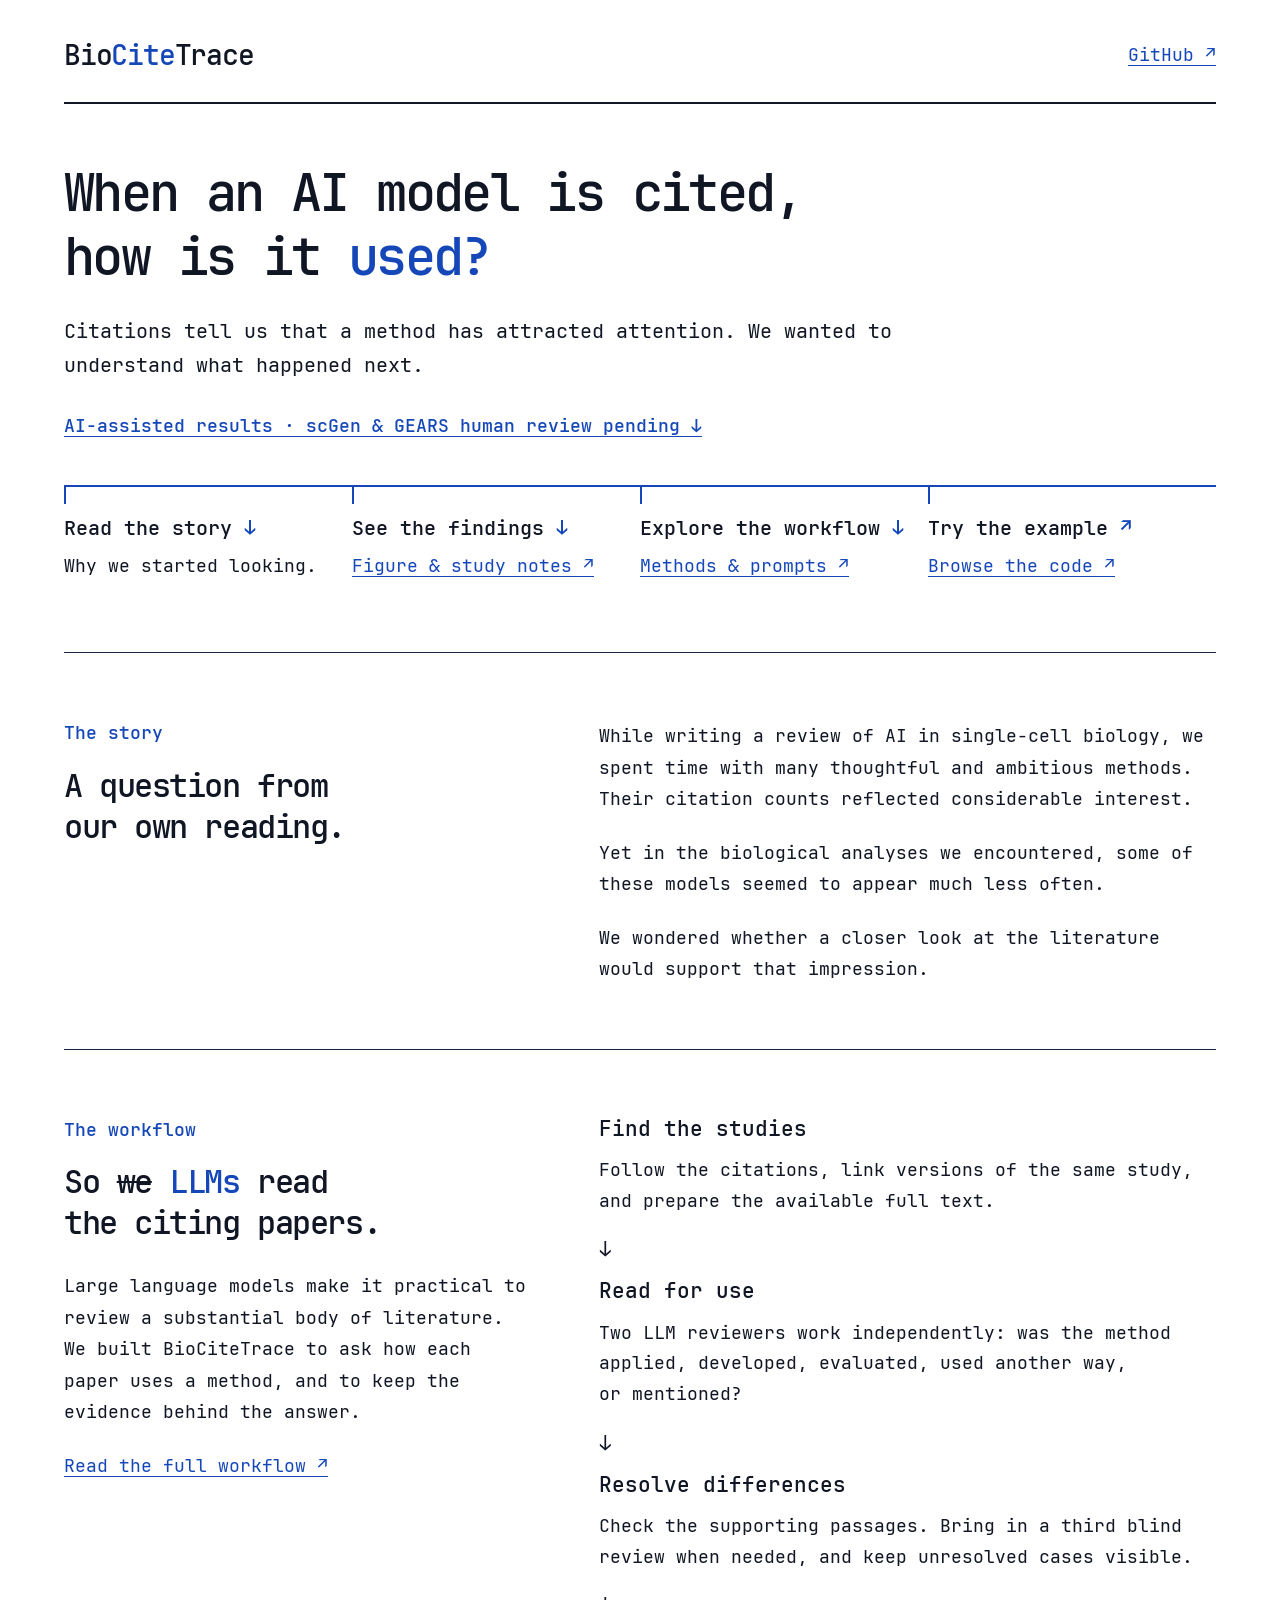
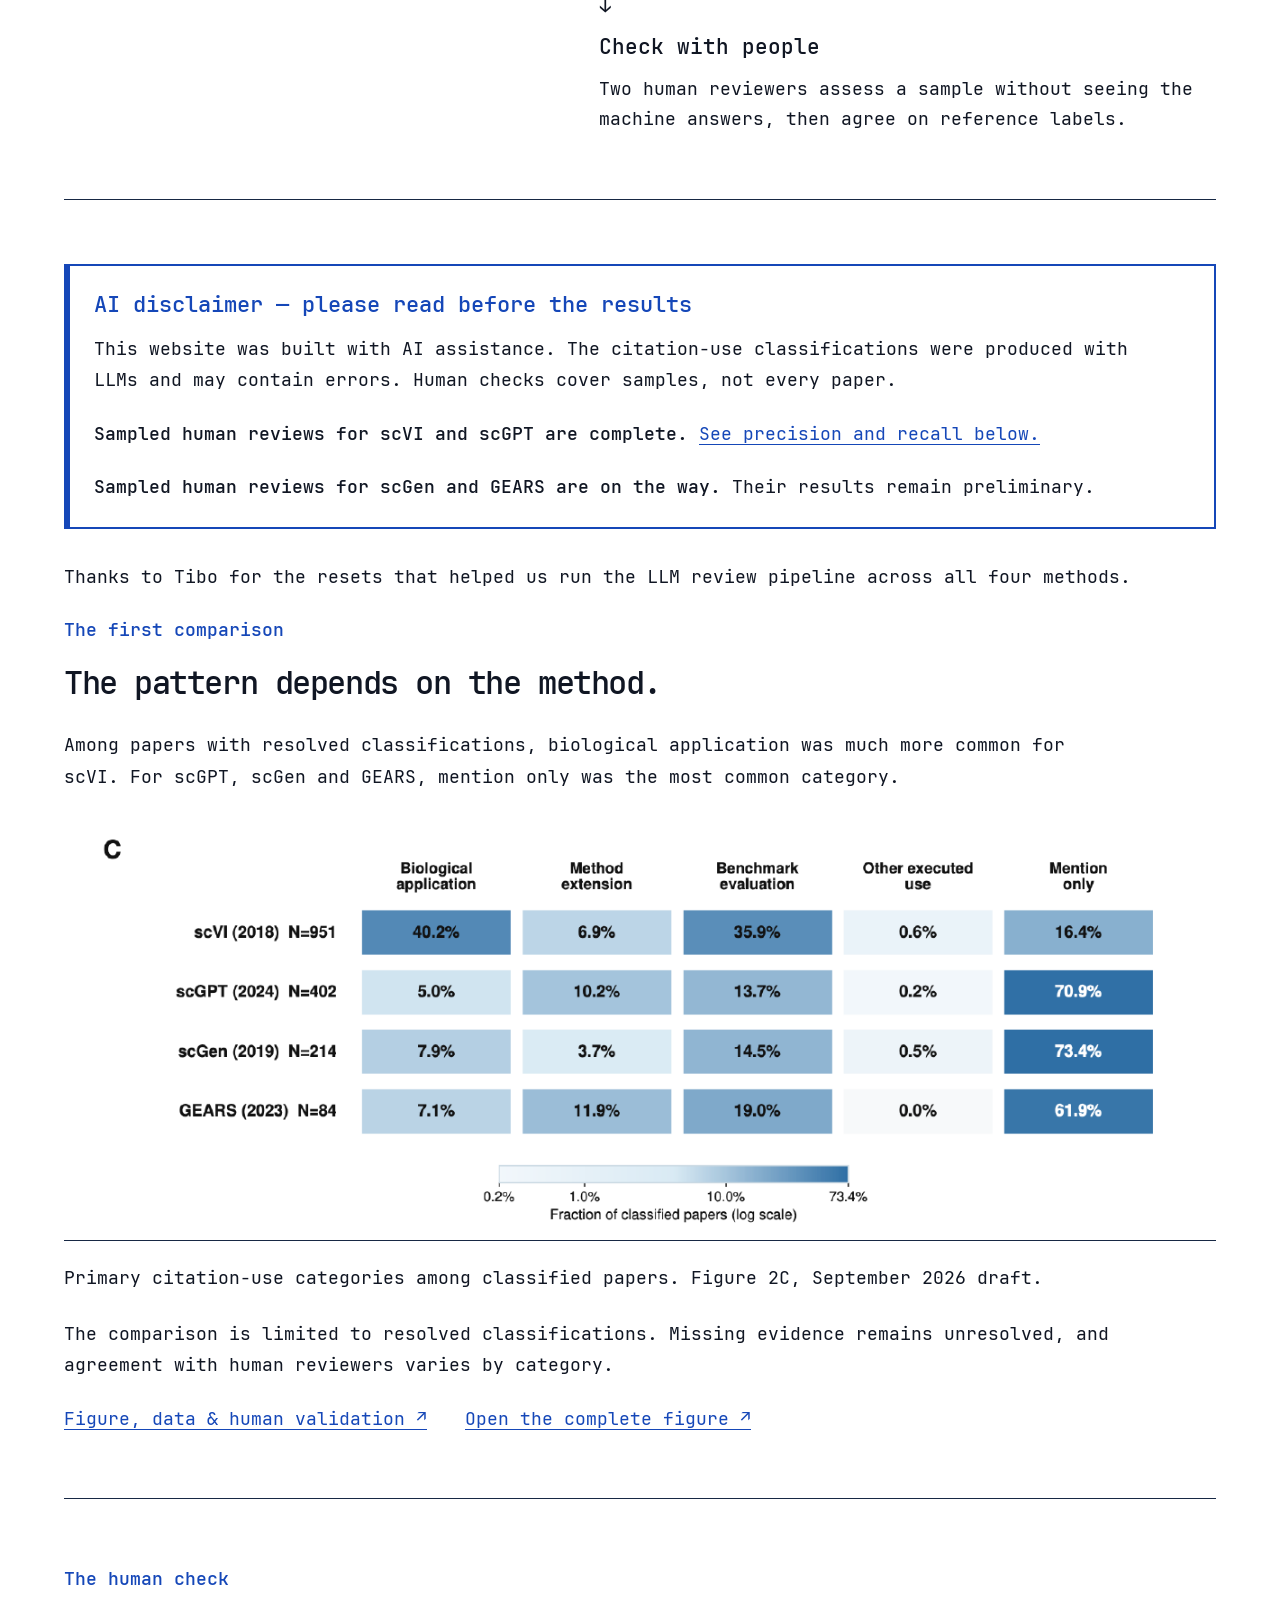
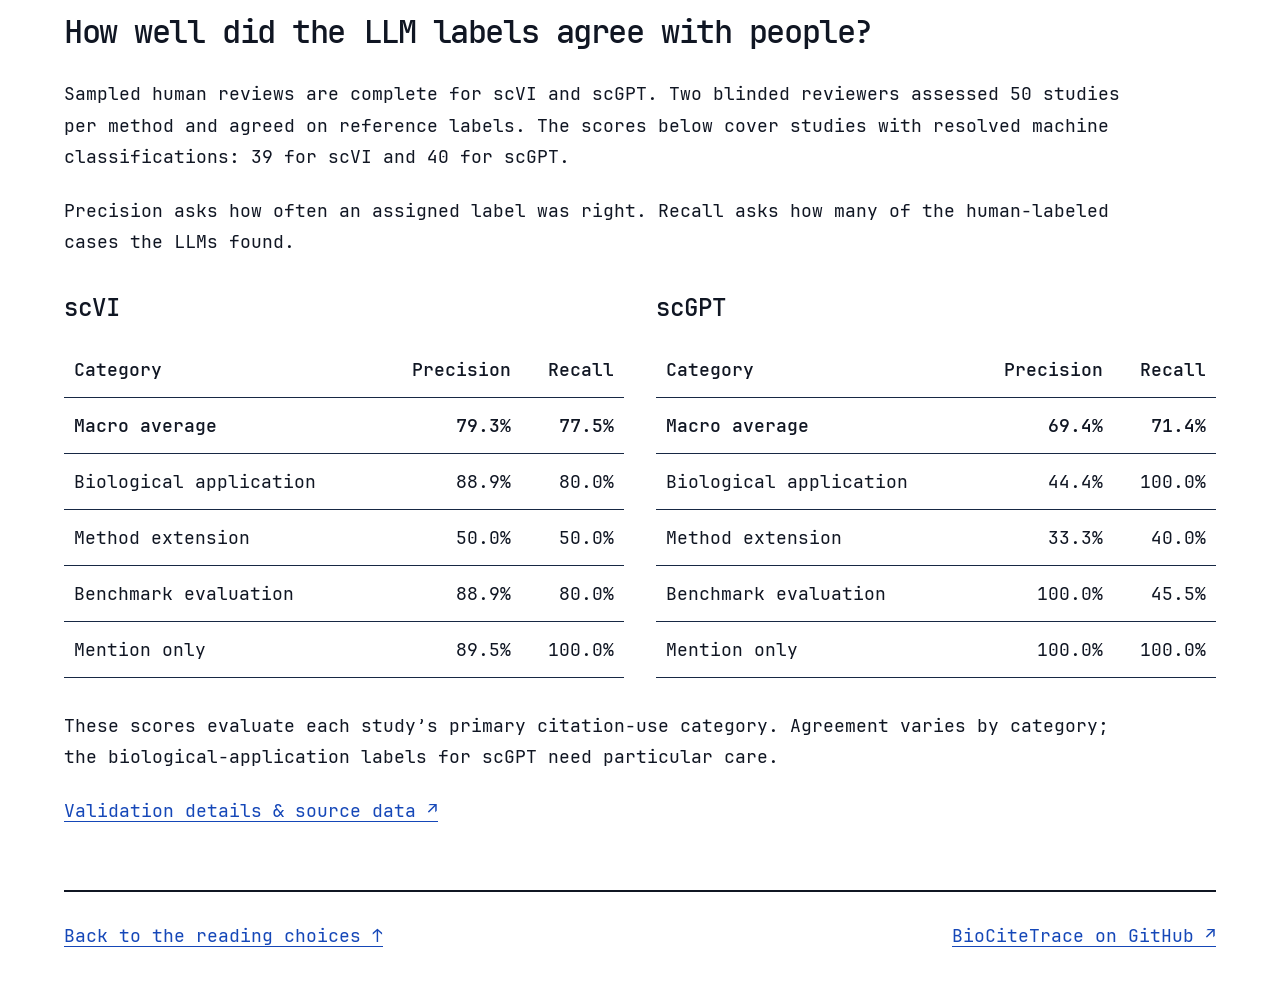
==== site/index.html @ bd48fda2 "Show completed sample reviews and precision recall results" ====
<!doctype html>
<html lang="en">
<head>
  <meta charset="utf-8">
  <meta name="viewport" content="width=device-width, initial-scale=1">
  <title>BioCiteTrace — How are cited AI models used?</title>
  <meta name="description" content="Read the story, explore the workflow, inspect the findings or try BioCiteTrace: a closer look at how papers use AI methods in single-cell biology.">
  <link rel="preload" href="assets/fonts/JetBrainsMono-Regular.woff2" as="font" type="font/woff2" crossorigin>
  <link rel="preload" href="assets/fonts/JetBrainsMono-SemiBold.woff2" as="font" type="font/woff2" crossorigin>
  <link rel="stylesheet" href="assets/story.css">
</head>
<body>
<a class="skip-link" href="#main">Skip to content</a>
<div class="page">
  <header id="top" class="masthead">
    <a class="brand" href="#top">Bio<span>Cite</span>Trace</a>
    <a href="https://github.com/JiaxinLi-LiGaZn/BioCiteTrace" class="repo-link">GitHub <span aria-hidden="true">↗</span></a>
  </header>
  <main id="main">
    <section class="opening" aria-labelledby="question">
      <h1 id="question">When an AI model is cited,<br>how is it <span>used?</span></h1>
      <p class="lede">Citations tell us that a method has attracted attention. We wanted to understand what happened next.</p>
      <p class="review-status"><a href="#ai-disclaimer">AI-assisted results · scGen &amp; GEARS human review pending ↓</a></p>
      <nav id="explore" class="entry-points" aria-label="Choose what to explore">
        <ul>
          <li>
            <a class="entry-title" href="#story">Read the story <span aria-hidden="true">↓</span></a>
            <p>Why we started looking.</p>
          </li>
          <li>
            <a class="entry-title" href="#findings">See the findings <span aria-hidden="true">↓</span></a>
            <a class="entry-detail" href="https://github.com/JiaxinLi-LiGaZn/BioCiteTrace/blob/main/results/README.md">Figure &amp; study notes ↗</a>
          </li>
          <li>
            <a class="entry-title" href="#workflow">Explore the workflow <span aria-hidden="true">↓</span></a>
            <a class="entry-detail" href="https://github.com/JiaxinLi-LiGaZn/BioCiteTrace/blob/main/docs/README.md">Methods &amp; prompts ↗</a>
          </li>
          <li>
            <a class="entry-title" href="https://github.com/JiaxinLi-LiGaZn/BioCiteTrace/blob/main/scripts/README.md">Try the example <span aria-hidden="true">↗</span></a>
            <a class="entry-detail" href="https://github.com/JiaxinLi-LiGaZn/BioCiteTrace/tree/main/src/citation_use_review">Browse the code ↗</a>
          </li>
        </ul>
      </nav>
    </section>

    <section id="story" class="section" aria-labelledby="story-heading">
      <div class="section-heading">
        <p class="section-label">The story</p>
        <h2 id="story-heading">A question from our own reading.</h2>
      </div>
      <div class="prose">
        <p>While writing a review of AI in single-cell biology, we spent time with many thoughtful and ambitious methods. Their citation counts reflected considerable interest.</p>
        <p>Yet in the biological analyses we encountered, some of these models seemed to appear much less often.</p>
        <p>We wondered whether a closer look at the literature would support that impression.</p>
      </div>
    </section>

    <section id="workflow" class="section" aria-labelledby="workflow-heading">
      <div class="section-heading">
        <p class="section-label">The workflow</p>
        <h2 id="workflow-heading">So <del>we</del> <span class="reviewer-name">LLMs</span> read the citing papers.</h2>
        <p>Large language models make it practical to review a substantial body of literature. We built BioCiteTrace to ask how each paper uses a method, and to keep the evidence behind the answer.</p>
        <a href="https://github.com/JiaxinLi-LiGaZn/BioCiteTrace/blob/main/docs/README.md">Read the full workflow ↗</a>
      </div>
      <ol class="steps" role="list">
        <li><h3>Find the studies</h3><p>Follow the citations, link versions of the same study, and prepare the available full text.</p></li>
        <li><h3>Read for use</h3><p>Two LLM reviewers work independently: was the method applied, developed, evaluated, used another way, or mentioned?</p></li>
        <li><h3>Resolve differences</h3><p>Check the supporting passages. Bring in a third blind review when needed, and keep unresolved cases visible.</p></li>
        <li><h3>Check with people</h3><p>Two human reviewers assess a sample without seeing the machine answers, then agree on reference labels.</p></li>
      </ol>
    </section>

    <section id="findings" class="section findings" aria-labelledby="findings-heading">
      <aside id="ai-disclaimer" class="ai-disclaimer" aria-labelledby="ai-disclaimer-heading">
        <h3 id="ai-disclaimer-heading">AI disclaimer — please read before the results</h3>
        <p>This website was built with AI assistance. The citation-use classifications were produced with LLMs and may contain errors. Human checks cover samples, not every paper.</p>
        <p><strong>Sampled human reviews for scVI and scGPT are complete.</strong> <a href="#human-validation">See precision and recall below.</a></p>
        <p><strong>Sampled human reviews for scGen and GEARS are on the way.</strong> Their results remain preliminary.</p>
      </aside>
      <p class="acknowledgment">Thanks to Tibo for the resets that helped us run the LLM review pipeline across all four methods.</p>
      <div class="results-intro">
        <p class="section-label">The first comparison</p>
        <h2 id="findings-heading">The pattern depends on the method.</h2>
        <p>Among papers with resolved classifications, biological application was much more common for scVI. For scGPT, scGen and GEARS, mention only was the most common category.</p>
      </div>
      <figure aria-labelledby="figure-caption">
        <div class="figure-scroll" tabindex="0" role="region" aria-label="Citation-use figure; scroll horizontally to see all categories on smaller screens">
          <img src="assets/citation-use-panel.png" width="1279" height="459" loading="lazy" alt="Primary citation-use categories among classified papers. scVI: 40.2% biological application and 16.4% mention only, n=951. scGPT: 5.0% and 70.9%, n=402. scGen: 7.9% and 73.4%, n=214. GEARS: 7.1% and 61.9%, n=84. All five categories and exact values are available in the study notes.">
        </div>
        <figcaption id="figure-caption">Primary citation-use categories among classified papers. Figure 2C, September 2026 draft.</figcaption>
      </figure>
      <p class="scope-note">The comparison is limited to resolved classifications. Missing evidence remains unresolved, and agreement with human reviewers varies by category.</p>
      <div class="result-links">
        <a href="https://github.com/JiaxinLi-LiGaZn/BioCiteTrace/blob/main/results/README.md">Figure, data &amp; human validation ↗</a>
        <a href="assets/figure-2.png">Open the complete figure ↗</a>
      </div>
    </section>
    <section id="human-validation" class="section human-validation" aria-labelledby="validation-heading">
      <p class="section-label">The human check</p>
      <h2 id="validation-heading">How well did the LLM labels agree with people?</h2>
      <p>Sampled human reviews are complete for scVI and scGPT. Two blinded reviewers assessed 50 studies per method and agreed on reference labels. The scores below cover studies with resolved machine classifications: 39 for scVI and 40 for scGPT.</p>
      <p>Precision asks how often an assigned label was right. Recall asks how many of the human-labeled cases the LLMs found.</p>
      <div class="validation-tables">
        <div class="validation-table-scroll" tabindex="0" role="region" aria-label="scVI precision and recall; scroll horizontally on smaller screens">
          <table class="validation-table">
            <caption>scVI</caption>
            <thead><tr><th scope="col">Category</th><th scope="col">Precision</th><th scope="col">Recall</th></tr></thead>
            <tbody><tr><th scope="row">Macro average</th><td>79.3%</td><td>77.5%</td></tr>
<tr><th scope="row">Biological application</th><td>88.9%</td><td>80.0%</td></tr>
<tr><th scope="row">Method extension</th><td>50.0%</td><td>50.0%</td></tr>
<tr><th scope="row">Benchmark evaluation</th><td>88.9%</td><td>80.0%</td></tr>
<tr><th scope="row">Mention only</th><td>89.5%</td><td>100.0%</td></tr></tbody>
          </table>
        </div>
        <div class="validation-table-scroll" tabindex="0" role="region" aria-label="scGPT precision and recall; scroll horizontally on smaller screens">
          <table class="validation-table">
            <caption>scGPT</caption>
            <thead><tr><th scope="col">Category</th><th scope="col">Precision</th><th scope="col">Recall</th></tr></thead>
            <tbody><tr><th scope="row">Macro average</th><td>69.4%</td><td>71.4%</td></tr>
<tr><th scope="row">Biological application</th><td>44.4%</td><td>100.0%</td></tr>
<tr><th scope="row">Method extension</th><td>33.3%</td><td>40.0%</td></tr>
<tr><th scope="row">Benchmark evaluation</th><td>100.0%</td><td>45.5%</td></tr>
<tr><th scope="row">Mention only</th><td>100.0%</td><td>100.0%</td></tr></tbody>
          </table>
        </div>
      </div>
      <p>These scores evaluate each study’s primary citation-use category. Agreement varies by category; the biological-application labels for scGPT need particular care.</p>
      <p><a href="https://github.com/JiaxinLi-LiGaZn/BioCiteTrace/blob/main/results/README.md">Validation details &amp; source data ↗</a></p>
    </section>
  </main>
  <footer><a href="#explore">Back to the reading choices ↑</a><a href="https://github.com/JiaxinLi-LiGaZn/BioCiteTrace">BioCiteTrace on GitHub ↗</a></footer>
</div>
</body>
</html>
---- site/assets/story.css ----
@font-face {
  font-family: 'JetBrains Mono';
  src: url('fonts/JetBrainsMono-Regular.woff2') format('woff2');
  font-weight: 400;
  font-style: normal;
  font-display: swap;
}
@font-face {
  font-family: 'JetBrains Mono';
  src: url('fonts/JetBrainsMono-SemiBold.woff2') format('woff2');
  font-weight: 600;
  font-style: normal;
  font-display: swap;
}
:root {
  color-scheme: light;
  --paper: #ffffff;
  --ink: #101623;
  --accent: #1547b8;
  --line: #172844;
  --hover: #edf3ff;
  --mono: 'JetBrains Mono', 'SFMono-Regular', Consolas, 'Liberation Mono', monospace;
}
* { box-sizing: border-box; }
html { background: var(--paper); scroll-padding-top: 32px; }
body {
  margin: 0;
  color: var(--ink);
  font-family: var(--mono);
  font-size: 18px;
  font-weight: 400;
  line-height: 1.75;
  -webkit-font-smoothing: antialiased;
}
a { color: var(--accent); text-underline-offset: .22em; text-decoration-thickness: 1px; }
a:hover { text-decoration-thickness: 2px; }
a:focus-visible, [tabindex]:focus-visible { outline: 3px solid var(--accent); outline-offset: 5px; }
::selection { background: #c9ddff; color: var(--ink); }
p { margin: 0 0 22px; text-wrap: pretty; }
p:last-child { margin-bottom: 0; }
.skip-link { position: absolute; top: -120px; left: 24px; padding: 12px; background: white; z-index: 5; }
.skip-link:focus { top: 12px; }
.page { max-width: 1360px; margin: 0 auto; padding: 30px 64px 32px; }
.masthead { display: flex; align-items: center; justify-content: space-between; gap: 24px; padding-bottom: 23px; border-bottom: 2px solid var(--ink); }
.brand { color: var(--ink); font-size: 28px; font-weight: 600; text-decoration: none; letter-spacing: -1.2px; }
.brand span { color: var(--accent); }
.repo-link { font-size: 18px; }
.opening { padding: 56px 0 66px; }
h1 { font-size: clamp(34px, 4.1vw, 54px); font-weight: 600; line-height: 1.22; letter-spacing: -.05em; margin: 0 0 26px; max-width: 1080px; text-wrap: balance; }
h1 span { color: var(--accent); }
.lede { font-size: 20px; line-height: 1.7; max-width: 900px; }
.entry-points { margin-top: 43px; }
.entry-points ul { list-style: none; display: grid; grid-template-columns: repeat(4, minmax(0, 1fr)); padding: 0; margin: 0; border-top: 2px solid var(--accent); }
.entry-points li { position: relative; padding: 27px 20px 6px 0; }
.entry-points li::before { content: ''; position: absolute; top: 0; left: 0; height: 17px; border-left: 2px solid var(--accent); }
.entry-title { display: block; width: fit-content; margin-bottom: 10px; color: var(--ink); font-size: 20px; font-weight: 600; line-height: 1.4; text-decoration: none; }
.entry-title span { color: var(--accent); }
.entry-title:hover { color: var(--accent); text-decoration: underline; }
.entry-detail, .entry-points p { display: block; font-size: 18px; line-height: 1.6; }
.section { display: grid; grid-template-columns: minmax(0, .9fr) minmax(0, 1.2fr); gap: 72px; padding: 64px 0; border-top: 1px solid var(--line); scroll-margin-top: 24px; }
.section-label { font-size: 18px; font-weight: 600; color: var(--accent); margin: 0 0 17px; }
h2 { font-size: clamp(28px, 2.5vw, 36px); font-weight: 600; letter-spacing: -.045em; line-height: 1.28; margin: 0 0 26px; text-wrap: balance; }
.prose { padding-top: 3px; }
.reviewer-name { color: var(--accent); }
h2 del { text-decoration-thickness: .06em; }
.steps { list-style: none; margin: 0; padding: 0; }
.steps li { position: relative; padding: 0 0 24px; }
.steps li + li { padding-top: 36px; }
.steps li:last-child { padding-bottom: 0; }
.steps li + li::before { content: '↓'; position: absolute; top: -6px; left: 0; color: var(--ink); font-size: 21px; line-height: 1.4; }
h3 { font-size: 21px; font-weight: 600; line-height: 1.4; margin: 0 0 12px; }
.steps p { font-size: 18px; line-height: 1.7; }
.findings { display: block; }
.results-intro { max-width: 1060px; }
figure { margin: 34px 0 24px; }
.figure-scroll { max-width: 100%; overflow-x: auto; background: white; border-bottom: 1px solid var(--line); scrollbar-color: var(--accent) white; }
.figure-scroll img { display: block; width: 100%; min-width: 1150px; height: auto; }
figcaption { margin-top: 22px; font-size: 18px; line-height: 1.7; color: var(--ink); max-width: 1000px; }
.scope-note { font-size: 18px; line-height: 1.75; max-width: 1060px; }
.result-links { display: flex; flex-wrap: wrap; gap: 16px 38px; }
footer { display: flex; flex-wrap: wrap; justify-content: space-between; gap: 20px; padding-top: 28px; border-top: 2px solid var(--ink); font-size: 18px; }
.redirect { margin: 70px auto; max-width: 800px; padding: 24px; }
@media (max-width: 1100px) {
  .page { padding-right: 40px; padding-left: 40px; }
  .entry-points ul { grid-template-columns: repeat(2, minmax(0, 1fr)); gap: 22px 28px; border: 0; }
  .entry-points li { border-top: 2px solid var(--accent); }
  .section { gap: 40px; }
}
@media (max-width: 760px) {
  .page { padding: 24px; }
  .opening { padding: 38px 0 44px; }
  h1 { font-size: clamp(32px, 6.5vw, 44px); }
  h1 br { display: none; }
  .lede { font-size: 18px; }
  .section { grid-template-columns: 1fr; gap: 24px; padding: 44px 0; }
  .section-heading h2 { max-width: 600px; }
  .entry-title { font-size: 20px; }
  .entry-points li { padding-right: 0; }
  .brand { font-size: 24px; }
}
@media (max-width: 470px) {
  .page { padding: 20px; }
  .masthead { align-items: flex-start; gap: 14px; }
  .repo-link { padding-top: 3px; }
  .entry-points ul { grid-template-columns: 1fr; gap: 22px; }
  .entry-points li { padding-top: 23px; }
  .entry-title { margin-bottom: 7px; }
  h2 { font-size: 28px; }
}
@media print {
  .page { max-width: none; padding: 0; }
  .skip-link, .entry-points, footer { display: none; }
  .section { display: block; padding: 30px 0; }
  .figure-scroll { overflow: visible; }
  .figure-scroll img { min-width: 0; }
}

.review-status { font-size: 18px; font-weight: 600; margin-top: 28px; }
.ai-disclaimer { border: 2px solid var(--accent); border-left-width: 6px; padding: 24px; margin-bottom: 32px; scroll-margin-top: 24px; }
.ai-disclaimer h3 { color: var(--accent); font-size: 22px; }
.ai-disclaimer p { font-size: 18px; max-width: 1080px; }

.human-validation { display: block; }
.human-validation > p { max-width: 1080px; }
.validation-tables { display: grid; grid-template-columns: repeat(2, minmax(0, 1fr)); gap: 32px; margin: 32px 0; }
.validation-table-scroll { overflow-x: auto; }
.validation-table { width: 100%; min-width: 440px; border-collapse: collapse; font-size: 18px; line-height: 1.5; }
.validation-table caption { text-align: left; font-size: 24px; font-weight: 600; margin-bottom: 16px; }
.validation-table th, .validation-table td { padding: 14px 10px; border-bottom: 1px solid var(--line); text-align: right; }
.validation-table th:first-child { text-align: left; }
.validation-table tbody th { font-weight: 400; }
.validation-table tbody tr:first-child th, .validation-table tbody tr:first-child td { font-weight: 600; }
@media (max-width: 1100px) { .validation-tables { grid-template-columns: 1fr; } }
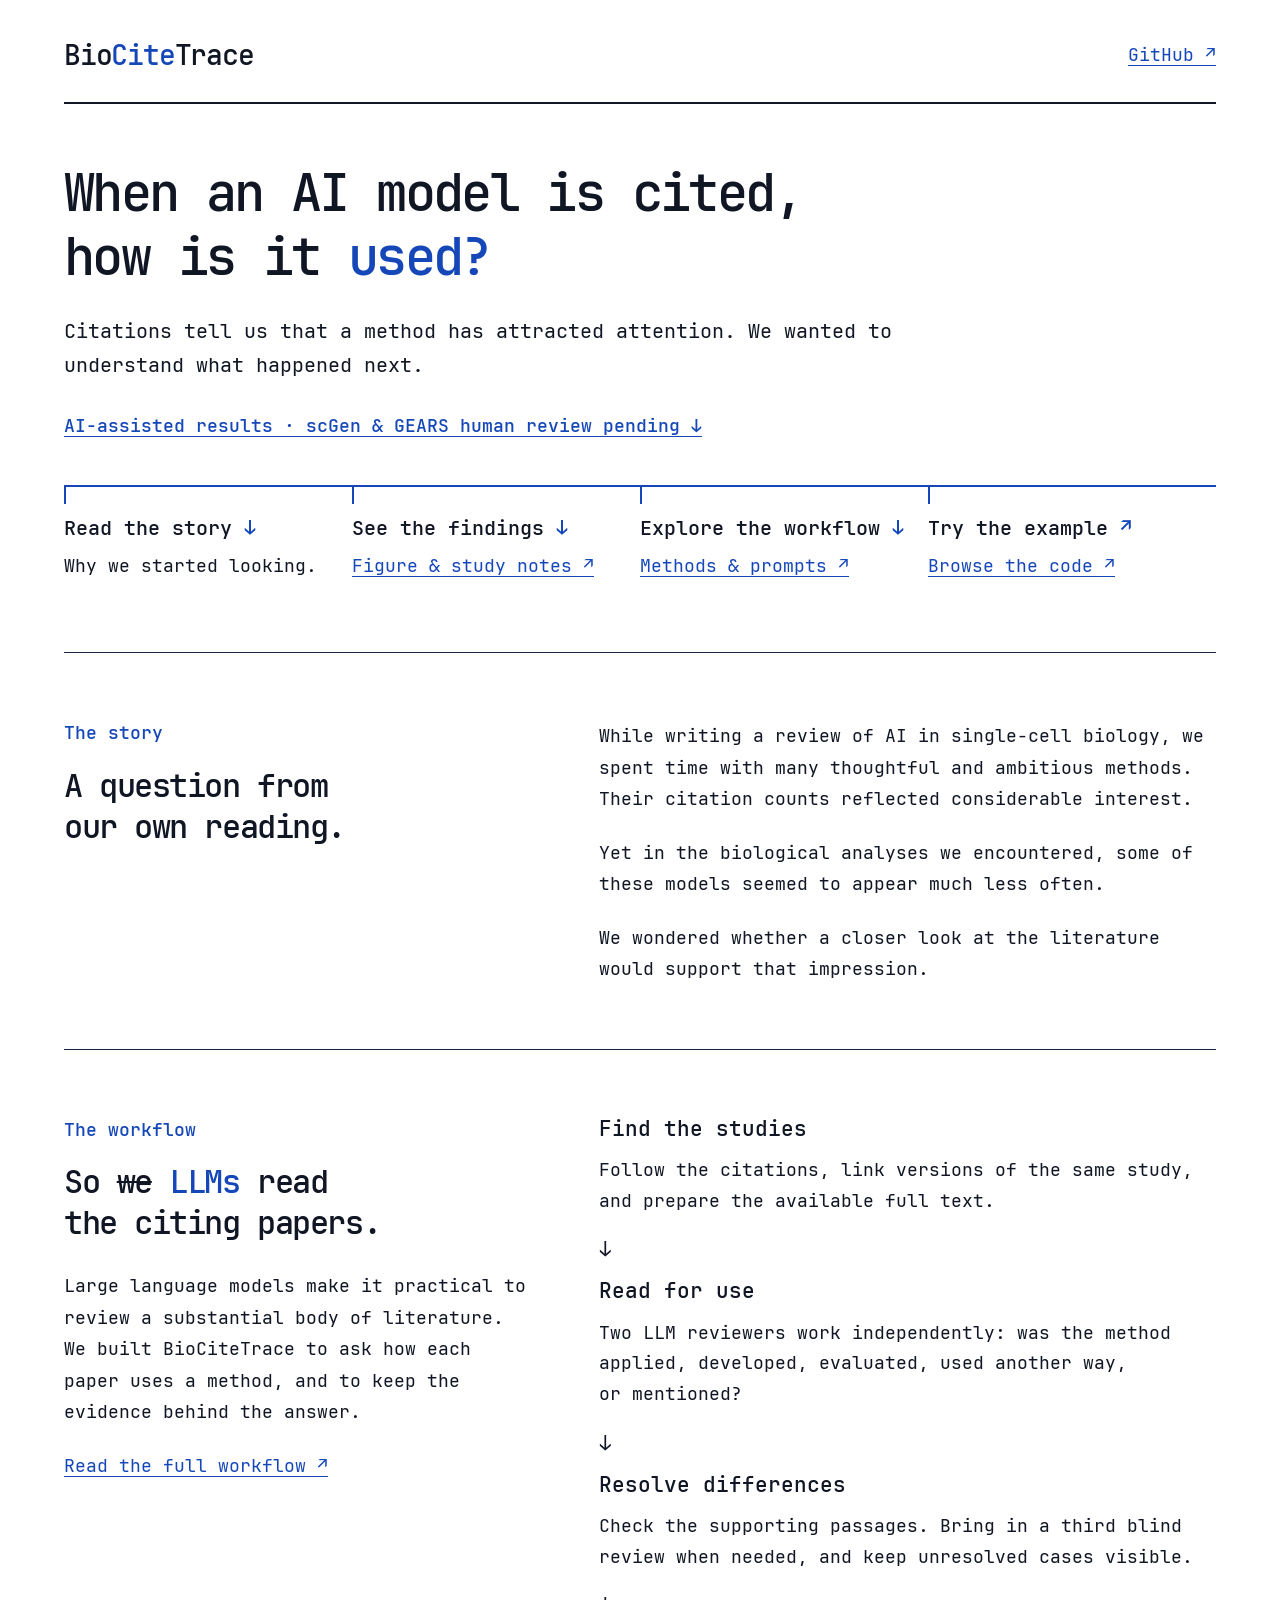
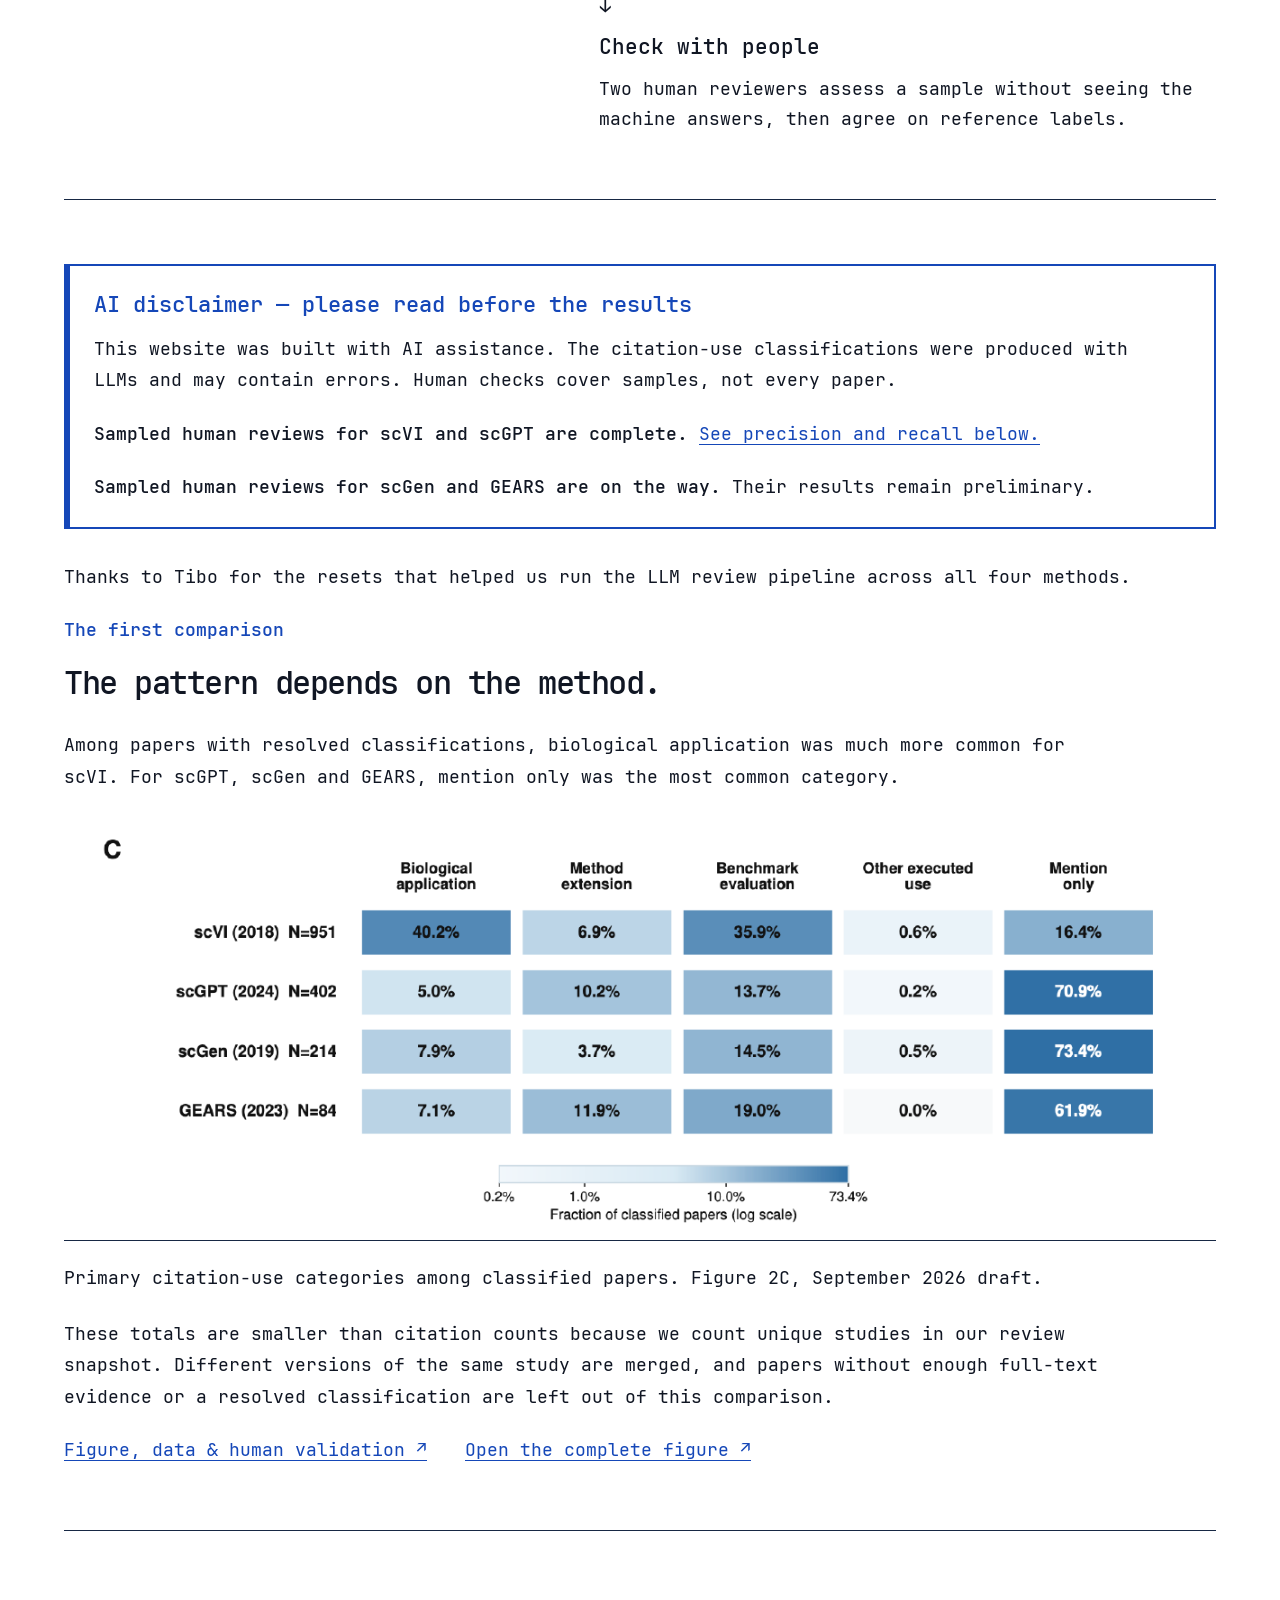
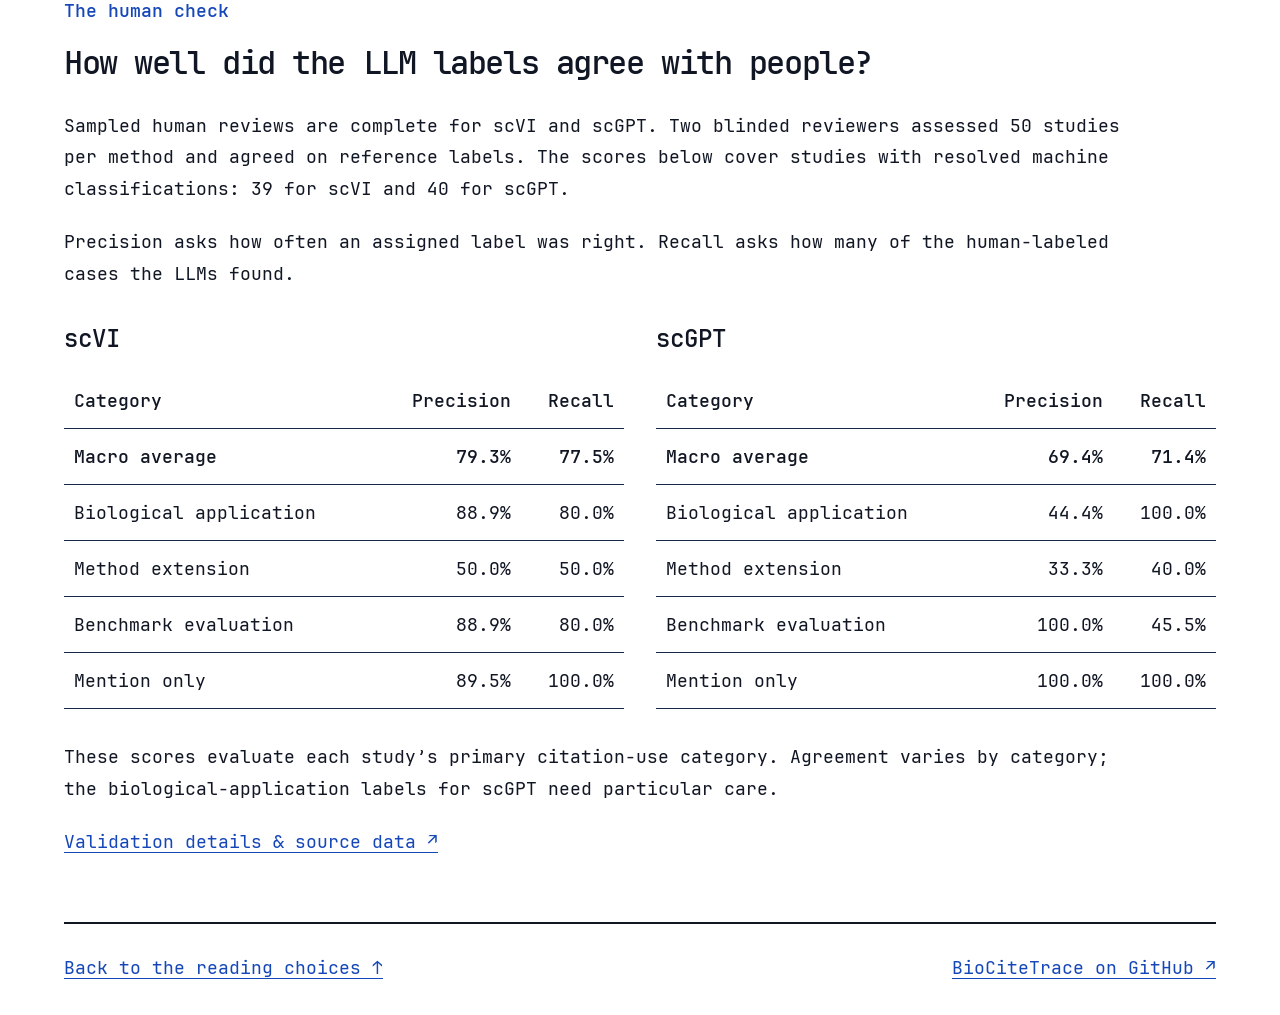
==== commit d4084041: "Explain why reviewed study counts are below citation totals" ====
--- a/site/index.html
+++ b/site/index.html
@@ -89,7 +89,7 @@
         </div>
         <figcaption id="figure-caption">Primary citation-use categories among classified papers. Figure 2C, September 2026 draft.</figcaption>
       </figure>
-      <p class="scope-note">The comparison is limited to resolved classifications. Missing evidence remains unresolved, and agreement with human reviewers varies by category.</p>
+      <p class="scope-note">These totals are smaller than citation counts because we count unique studies in our review snapshot. Different versions of the same study are merged, and papers without enough full-text evidence or a resolved classification are left out of this comparison.</p>
       <div class="result-links">
         <a href="https://github.com/JiaxinLi-LiGaZn/BioCiteTrace/blob/main/results/README.md">Figure, data &amp; human validation ↗</a>
         <a href="assets/figure-2.png">Open the complete figure ↗</a>
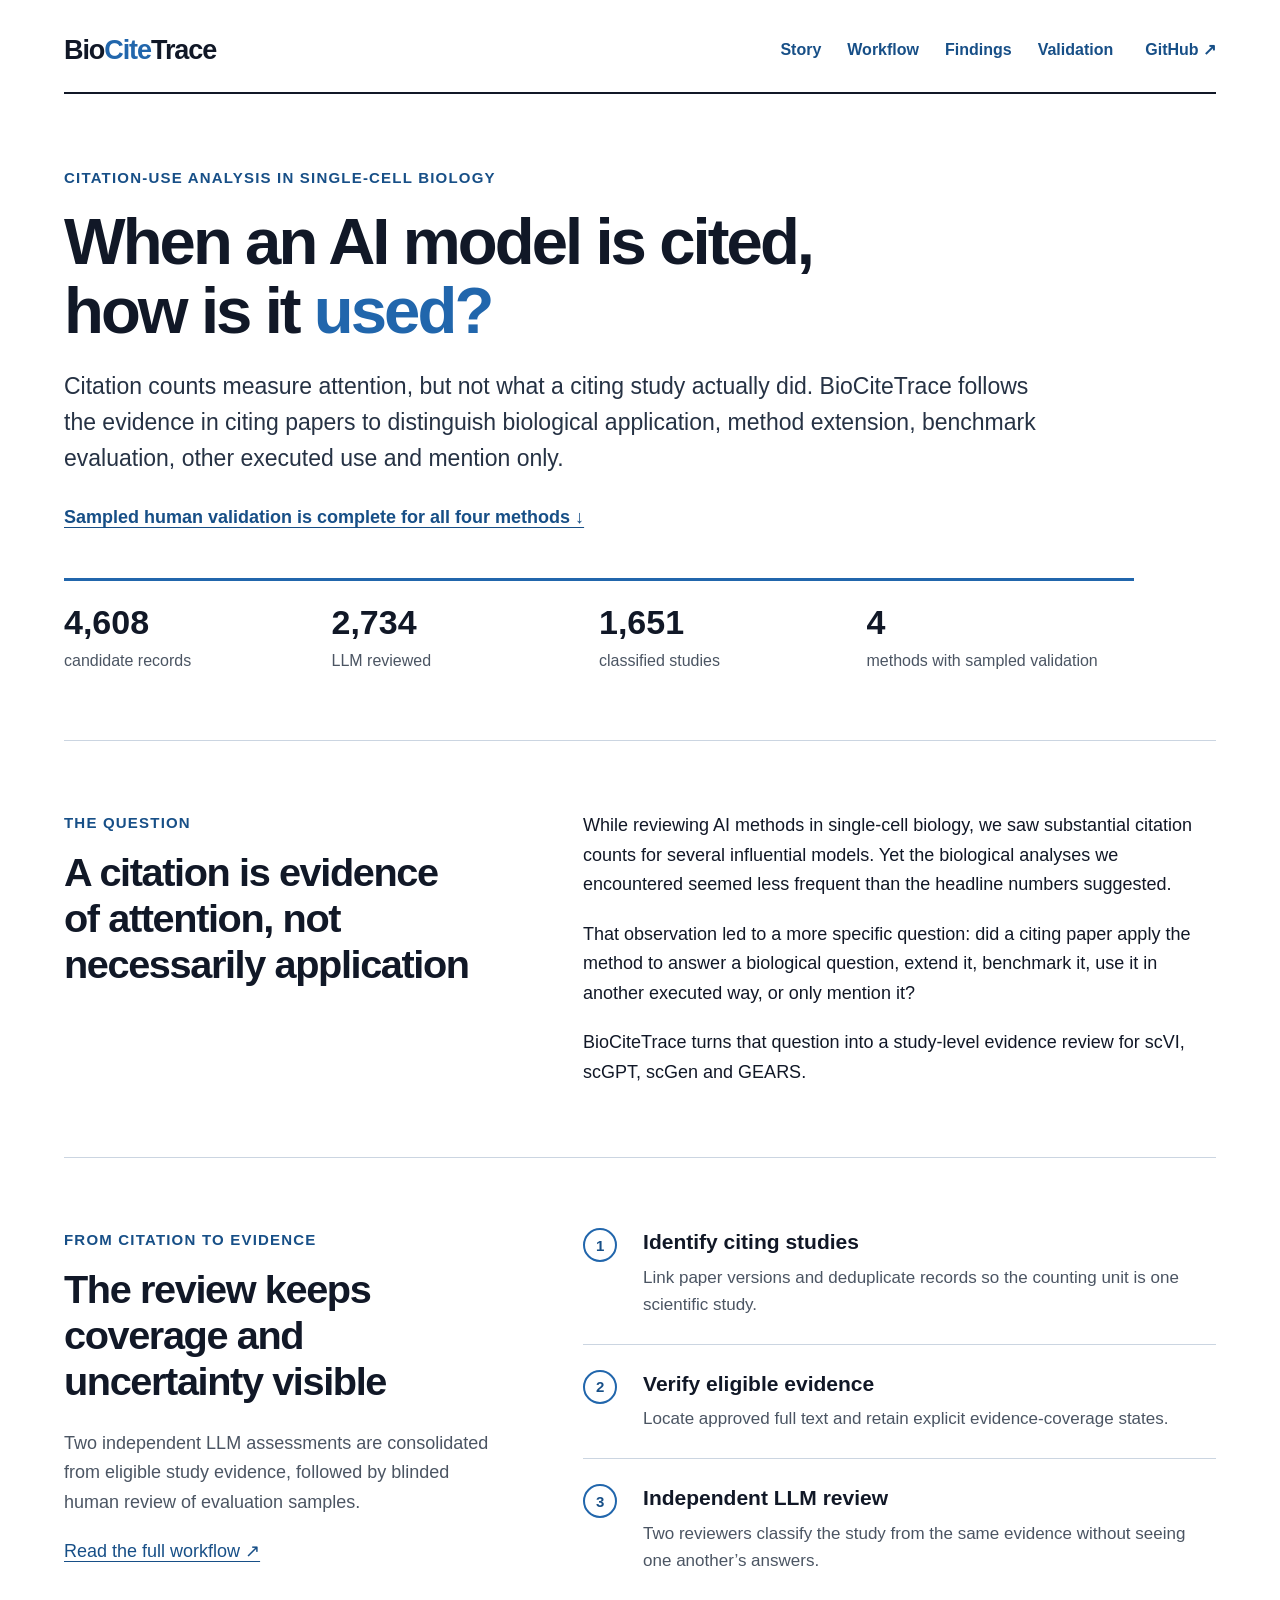
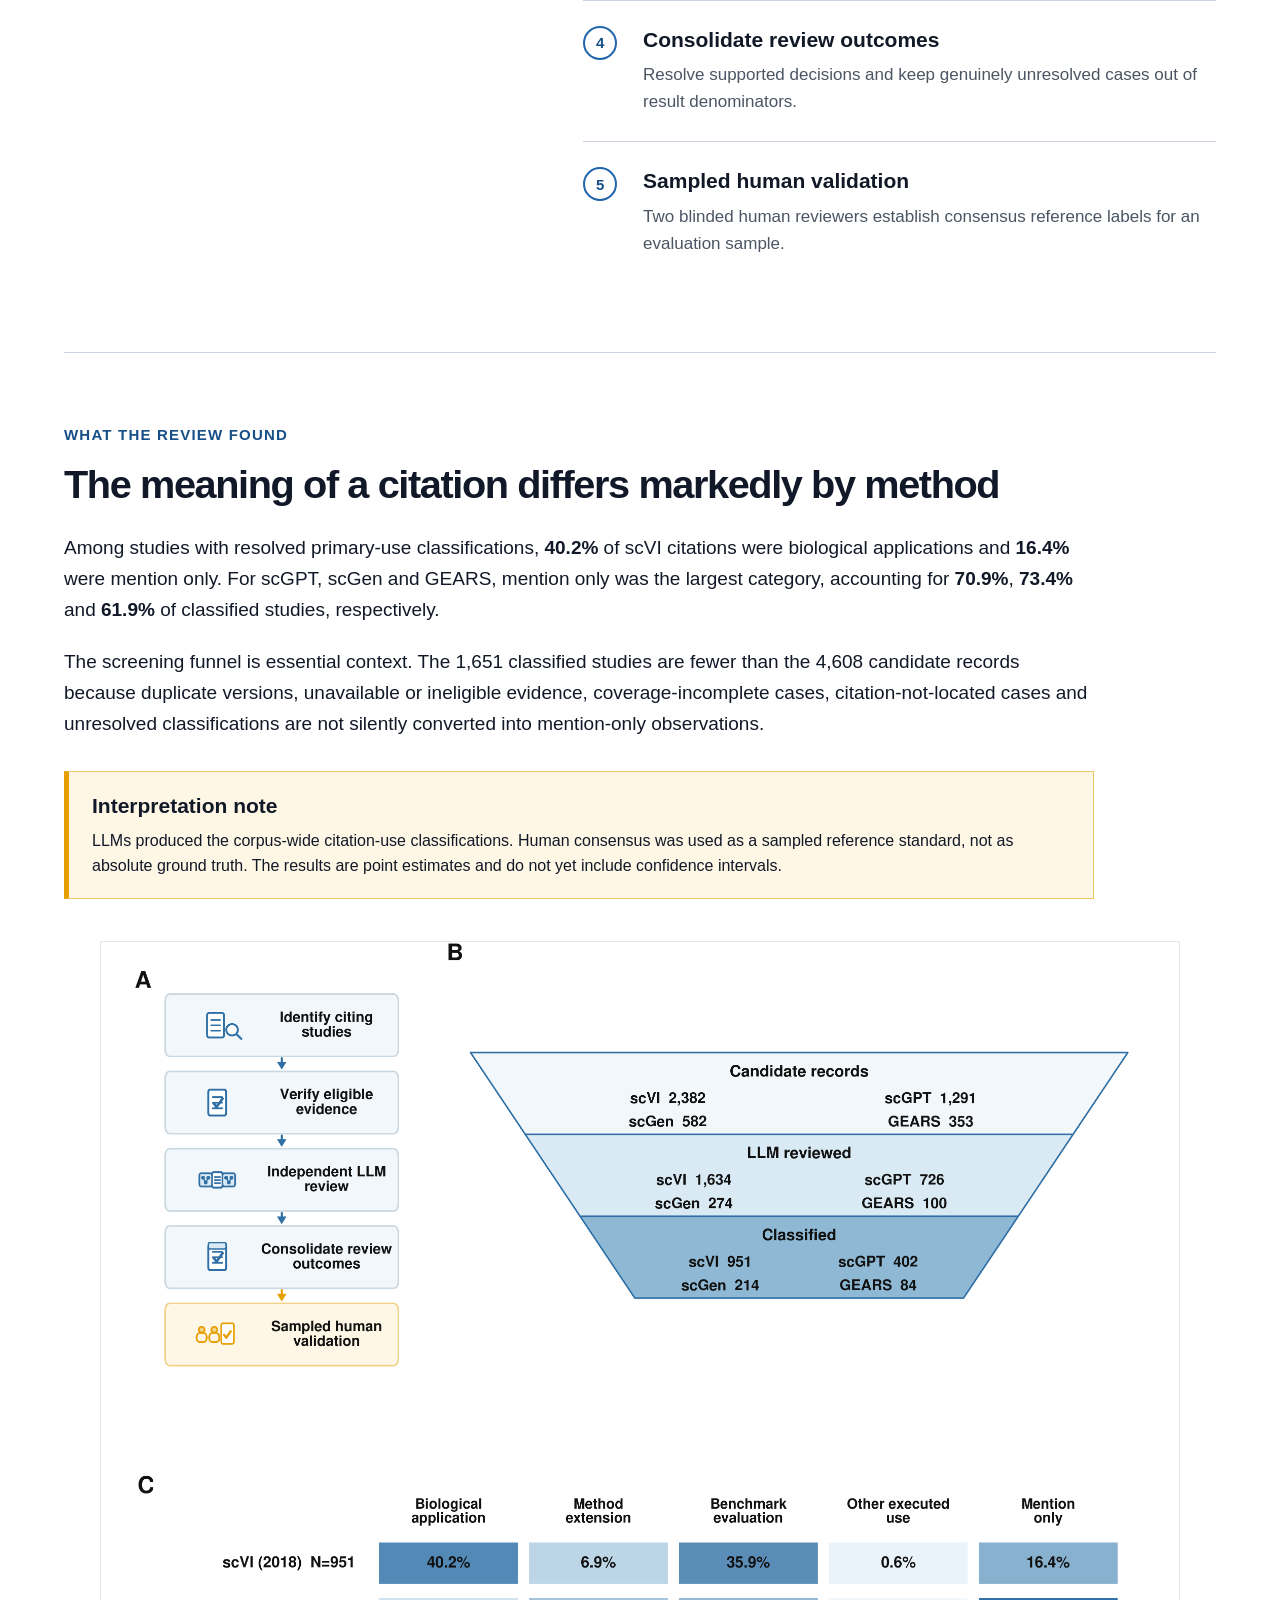
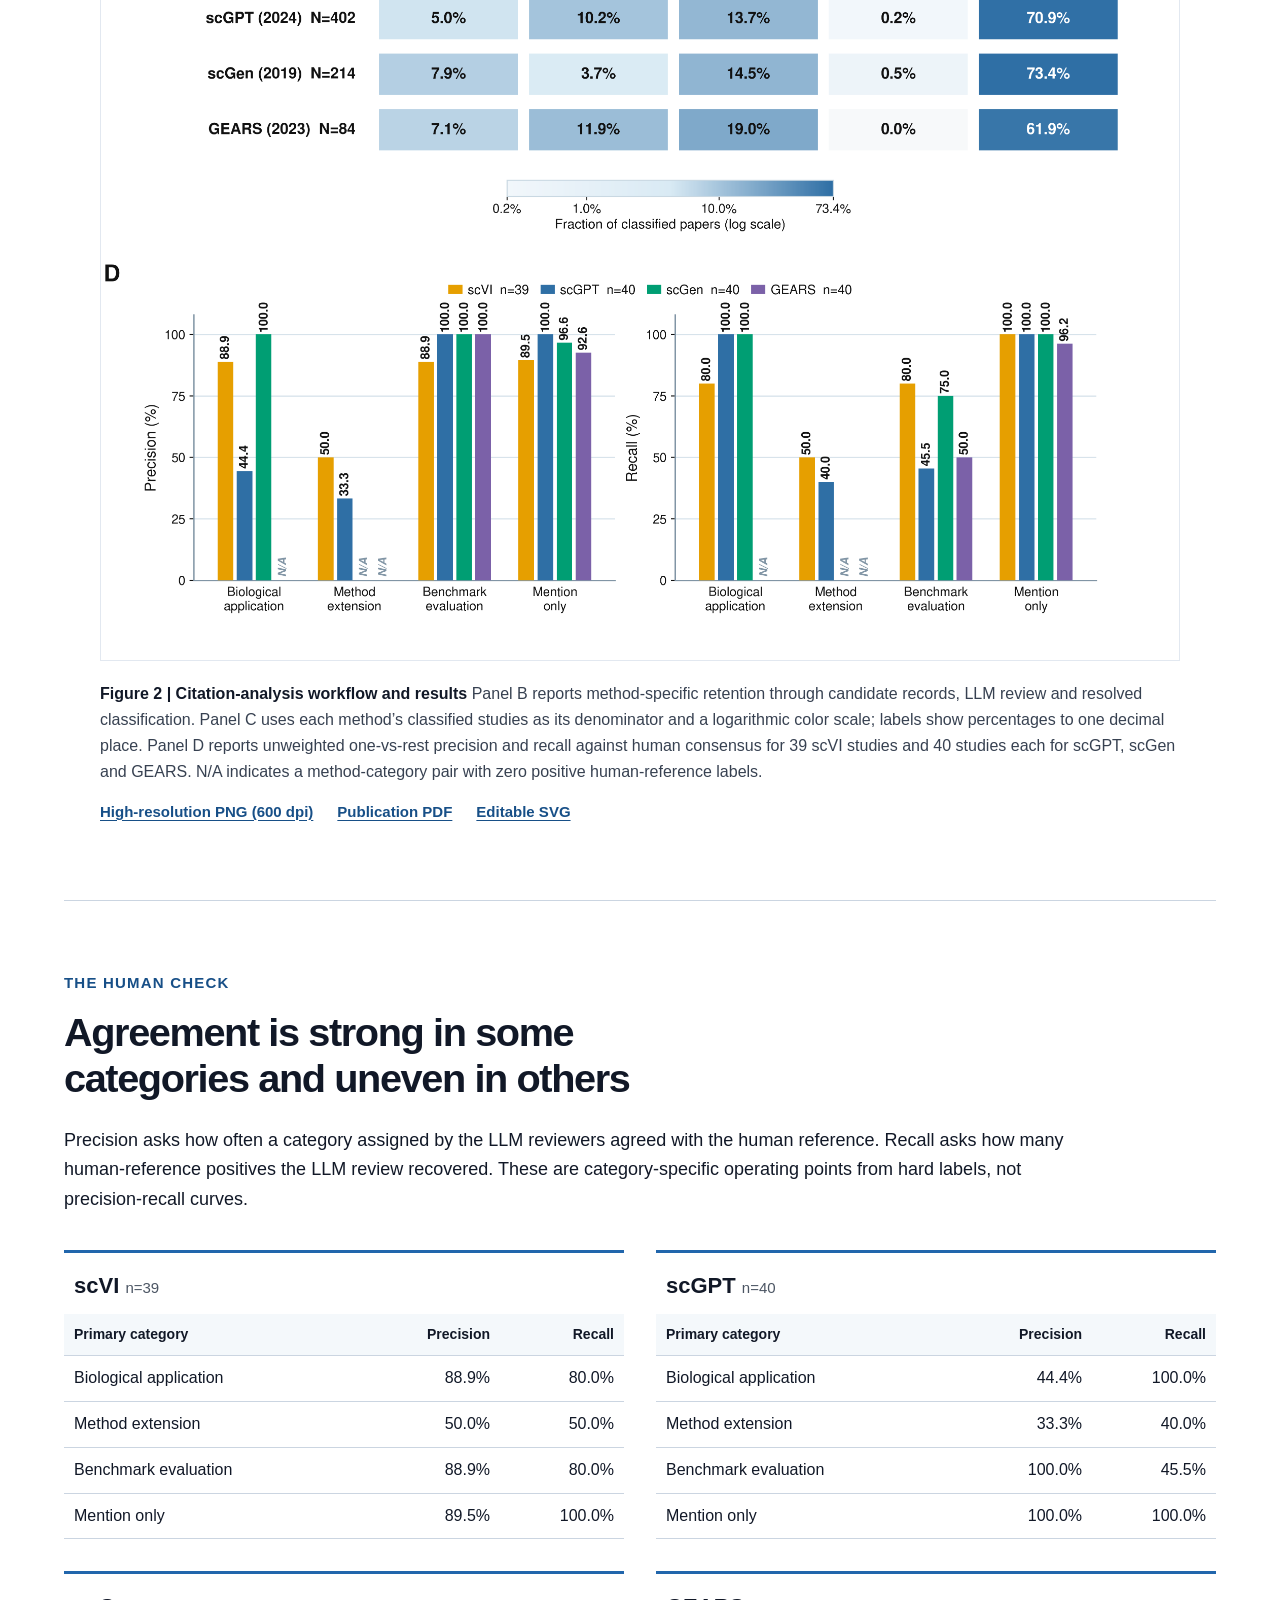
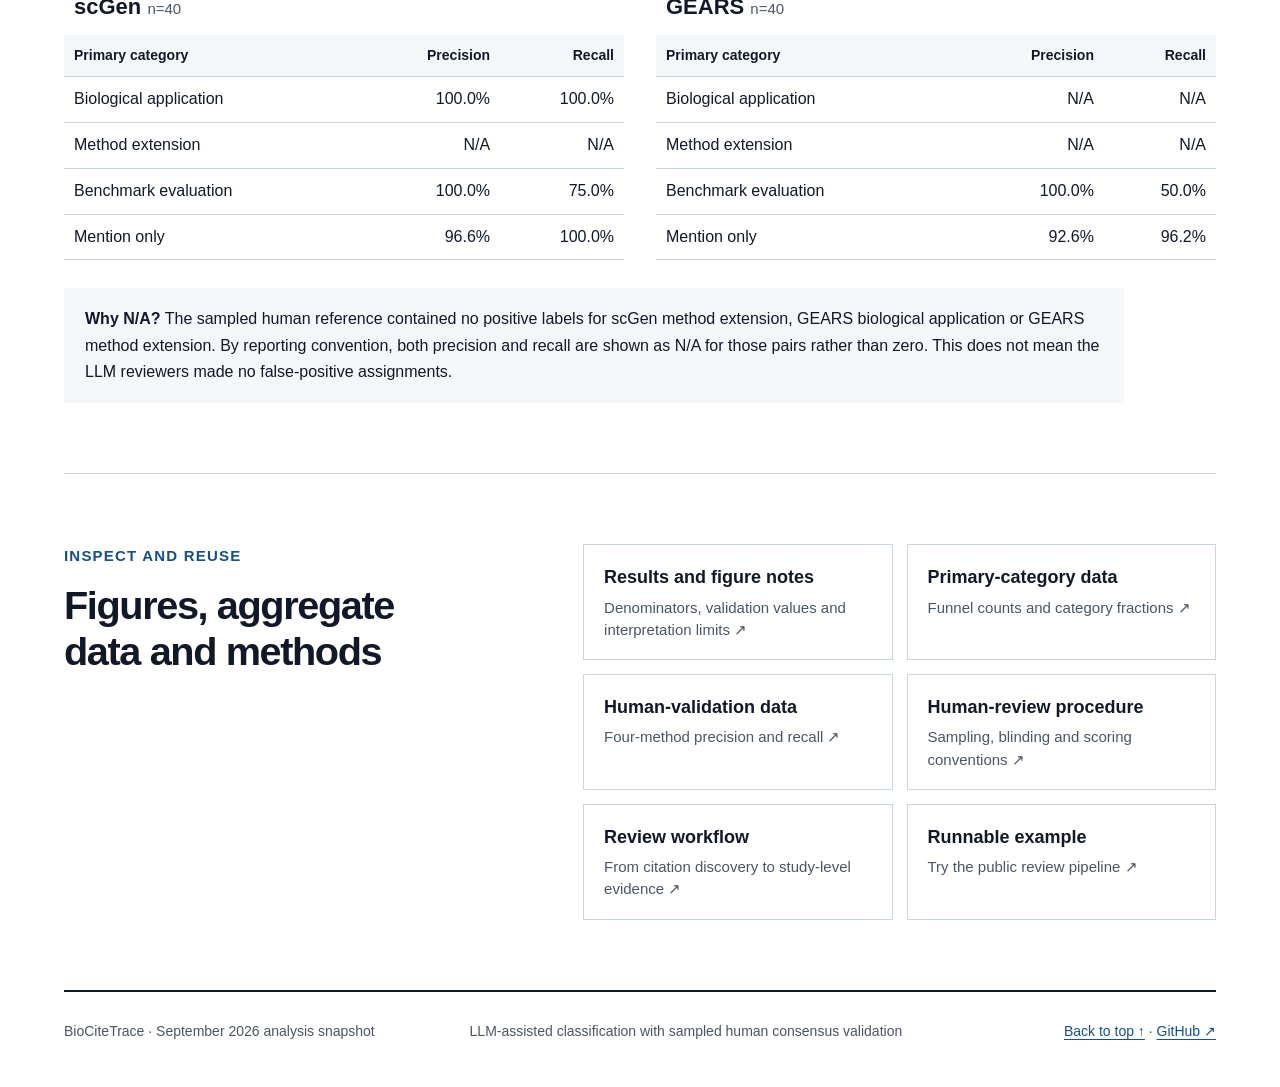
==== commit 944caa0b: "Complete citation analysis story and final Figure 2" ====
--- a/site/index.html
+++ b/site/index.html
@@ -3,10 +3,8 @@
 <head>
   <meta charset="utf-8">
   <meta name="viewport" content="width=device-width, initial-scale=1">
-  <title>BioCiteTrace — How are cited AI models used?</title>
-  <meta name="description" content="Read the story, explore the workflow, inspect the findings or try BioCiteTrace: a closer look at how papers use AI methods in single-cell biology.">
-  <link rel="preload" href="assets/fonts/JetBrainsMono-Regular.woff2" as="font" type="font/woff2" crossorigin>
-  <link rel="preload" href="assets/fonts/JetBrainsMono-SemiBold.woff2" as="font" type="font/woff2" crossorigin>
+  <title>BioCiteTrace — How are cited single-cell AI models used?</title>
+  <meta name="description" content="BioCiteTrace follows citations to four single-cell AI methods and distinguishes biological application, method extension, benchmarking and mention-only use.">
   <link rel="stylesheet" href="assets/story.css">
 </head>
 <body>
@@ -14,121 +12,164 @@
 <div class="page">
   <header id="top" class="masthead">
     <a class="brand" href="#top">Bio<span>Cite</span>Trace</a>
+    <nav class="top-nav" aria-label="Main navigation">
+      <a href="#story">Story</a>
+      <a href="#workflow">Workflow</a>
+      <a href="#findings">Findings</a>
+      <a href="#validation">Validation</a>
+    </nav>
     <a href="https://github.com/JiaxinLi-LiGaZn/BioCiteTrace" class="repo-link">GitHub <span aria-hidden="true">↗</span></a>
   </header>
+
   <main id="main">
-    <section class="opening" aria-labelledby="question">
+    <section id="explore" class="opening" aria-labelledby="question">
+      <p class="eyebrow">Citation-use analysis in single-cell biology</p>
       <h1 id="question">When an AI model is cited,<br>how is it <span>used?</span></h1>
-      <p class="lede">Citations tell us that a method has attracted attention. We wanted to understand what happened next.</p>
-      <p class="review-status"><a href="#ai-disclaimer">AI-assisted results · scGen &amp; GEARS human review pending ↓</a></p>
-      <nav id="explore" class="entry-points" aria-label="Choose what to explore">
-        <ul>
-          <li>
-            <a class="entry-title" href="#story">Read the story <span aria-hidden="true">↓</span></a>
-            <p>Why we started looking.</p>
-          </li>
-          <li>
-            <a class="entry-title" href="#findings">See the findings <span aria-hidden="true">↓</span></a>
-            <a class="entry-detail" href="https://github.com/JiaxinLi-LiGaZn/BioCiteTrace/blob/main/results/README.md">Figure &amp; study notes ↗</a>
-          </li>
-          <li>
-            <a class="entry-title" href="#workflow">Explore the workflow <span aria-hidden="true">↓</span></a>
-            <a class="entry-detail" href="https://github.com/JiaxinLi-LiGaZn/BioCiteTrace/blob/main/docs/README.md">Methods &amp; prompts ↗</a>
-          </li>
-          <li>
-            <a class="entry-title" href="https://github.com/JiaxinLi-LiGaZn/BioCiteTrace/blob/main/scripts/README.md">Try the example <span aria-hidden="true">↗</span></a>
-            <a class="entry-detail" href="https://github.com/JiaxinLi-LiGaZn/BioCiteTrace/tree/main/src/citation_use_review">Browse the code ↗</a>
-          </li>
-        </ul>
-      </nav>
+      <p class="lede">Citation counts measure attention, but not what a citing study actually did. BioCiteTrace follows the evidence in citing papers to distinguish biological application, method extension, benchmark evaluation, other executed use and mention only.</p>
+      <p class="review-status"><a href="#validation">Sampled human validation is complete for all four methods ↓</a></p>
+      <dl class="snapshot" aria-label="Analysis snapshot">
+        <div><dt>4,608</dt><dd>candidate records</dd></div>
+        <div><dt>2,734</dt><dd>LLM reviewed</dd></div>
+        <div><dt>1,651</dt><dd>classified studies</dd></div>
+        <div><dt>4</dt><dd>methods with sampled validation</dd></div>
+      </dl>
     </section>
 
     <section id="story" class="section" aria-labelledby="story-heading">
       <div class="section-heading">
-        <p class="section-label">The story</p>
-        <h2 id="story-heading">A question from our own reading.</h2>
+        <p class="section-label">The question</p>
+        <h2 id="story-heading">A citation is evidence of attention, not necessarily application</h2>
       </div>
       <div class="prose">
-        <p>While writing a review of AI in single-cell biology, we spent time with many thoughtful and ambitious methods. Their citation counts reflected considerable interest.</p>
-        <p>Yet in the biological analyses we encountered, some of these models seemed to appear much less often.</p>
-        <p>We wondered whether a closer look at the literature would support that impression.</p>
+        <p>While reviewing AI methods in single-cell biology, we saw substantial citation counts for several influential models. Yet the biological analyses we encountered seemed less frequent than the headline numbers suggested.</p>
+        <p>That observation led to a more specific question: did a citing paper apply the method to answer a biological question, extend it, benchmark it, use it in another executed way, or only mention it?</p>
+        <p>BioCiteTrace turns that question into a study-level evidence review for scVI, scGPT, scGen and GEARS.</p>
       </div>
     </section>
 
     <section id="workflow" class="section" aria-labelledby="workflow-heading">
       <div class="section-heading">
-        <p class="section-label">The workflow</p>
-        <h2 id="workflow-heading">So <del>we</del> <span class="reviewer-name">LLMs</span> read the citing papers.</h2>
-        <p>Large language models make it practical to review a substantial body of literature. We built BioCiteTrace to ask how each paper uses a method, and to keep the evidence behind the answer.</p>
+        <p class="section-label">From citation to evidence</p>
+        <h2 id="workflow-heading">The review keeps coverage and uncertainty visible</h2>
+        <p>Two independent LLM assessments are consolidated from eligible study evidence, followed by blinded human review of evaluation samples.</p>
         <a href="https://github.com/JiaxinLi-LiGaZn/BioCiteTrace/blob/main/docs/README.md">Read the full workflow ↗</a>
       </div>
       <ol class="steps" role="list">
-        <li><h3>Find the studies</h3><p>Follow the citations, link versions of the same study, and prepare the available full text.</p></li>
-        <li><h3>Read for use</h3><p>Two LLM reviewers work independently: was the method applied, developed, evaluated, used another way, or mentioned?</p></li>
-        <li><h3>Resolve differences</h3><p>Check the supporting passages. Bring in a third blind review when needed, and keep unresolved cases visible.</p></li>
-        <li><h3>Check with people</h3><p>Two human reviewers assess a sample without seeing the machine answers, then agree on reference labels.</p></li>
+        <li><span>1</span><div><h3>Identify citing studies</h3><p>Link paper versions and deduplicate records so the counting unit is one scientific study.</p></div></li>
+        <li><span>2</span><div><h3>Verify eligible evidence</h3><p>Locate approved full text and retain explicit evidence-coverage states.</p></div></li>
+        <li><span>3</span><div><h3>Independent LLM review</h3><p>Two reviewers classify the study from the same evidence without seeing one another’s answers.</p></div></li>
+        <li><span>4</span><div><h3>Consolidate review outcomes</h3><p>Resolve supported decisions and keep genuinely unresolved cases out of result denominators.</p></div></li>
+        <li><span>5</span><div><h3>Sampled human validation</h3><p>Two blinded human reviewers establish consensus reference labels for an evaluation sample.</p></div></li>
       </ol>
     </section>
 
-    <section id="findings" class="section findings" aria-labelledby="findings-heading">
+    <section id="findings" class="section section-wide findings" aria-labelledby="findings-heading">
+      <div class="results-intro">
+        <p class="section-label">What the review found</p>
+        <h2 id="findings-heading">The meaning of a citation differs markedly by method</h2>
+        <p>Among studies with resolved primary-use classifications, <strong>40.2%</strong> of scVI citations were biological applications and <strong>16.4%</strong> were mention only. For scGPT, scGen and GEARS, mention only was the largest category, accounting for <strong>70.9%</strong>, <strong>73.4%</strong> and <strong>61.9%</strong> of classified studies, respectively.</p>
+        <p>The screening funnel is essential context. The 1,651 classified studies are fewer than the 4,608 candidate records because duplicate versions, unavailable or ineligible evidence, coverage-incomplete cases, citation-not-located cases and unresolved classifications are not silently converted into mention-only observations.</p>
+      </div>
+
       <aside id="ai-disclaimer" class="ai-disclaimer" aria-labelledby="ai-disclaimer-heading">
-        <h3 id="ai-disclaimer-heading">AI disclaimer — please read before the results</h3>
-        <p>This website was built with AI assistance. The citation-use classifications were produced with LLMs and may contain errors. Human checks cover samples, not every paper.</p>
-        <p><strong>Sampled human reviews for scVI and scGPT are complete.</strong> <a href="#human-validation">See precision and recall below.</a></p>
-        <p><strong>Sampled human reviews for scGen and GEARS are on the way.</strong> Their results remain preliminary.</p>
+        <h3 id="ai-disclaimer-heading">Interpretation note</h3>
+        <p>LLMs produced the corpus-wide citation-use classifications. Human consensus was used as a sampled reference standard, not as absolute ground truth. The results are point estimates and do not yet include confidence intervals.</p>
       </aside>
-      <p class="acknowledgment">Thanks to Tibo for the resets that helped us run the LLM review pipeline across all four methods.</p>
-      <div class="results-intro">
-        <p class="section-label">The first comparison</p>
-        <h2 id="findings-heading">The pattern depends on the method.</h2>
-        <p>Among papers with resolved classifications, biological application was much more common for scVI. For scGPT, scGen and GEARS, mention only was the most common category.</p>
+
+      <figure class="figure-card figure-portrait" aria-labelledby="figure-2-caption">
+        <div class="figure-scroll" tabindex="0" role="region" aria-label="High-resolution Figure 2; scroll horizontally on smaller screens">
+          <img src="assets/figures/figure-2-high-resolution.png" width="4251" height="5196" decoding="sync" alt="Figure 2. Panel A shows the citation-analysis workflow. Panel B is a three-stage funnel with candidate, LLM-reviewed and classified counts for scVI, scGPT, scGen and GEARS. Panel C is a blue logarithmic heatmap of five primary citation-use categories. Biological-application and mention-only fractions are 40.2% and 16.4% for scVI, 5.0% and 70.9% for scGPT, 7.9% and 73.4% for scGen, and 7.1% and 61.9% for GEARS. Panel D gives category-level precision and recall for all four methods, with N/A where the human reference contained no positive labels.">
+        </div>
+        <figcaption id="figure-2-caption"><strong>Figure 2 | Citation-analysis workflow and results</strong> Panel B reports method-specific retention through candidate records, LLM review and resolved classification. Panel C uses each method’s classified studies as its denominator and a logarithmic color scale; labels show percentages to one decimal place. Panel D reports unweighted one-vs-rest precision and recall against human consensus for 39 scVI studies and 40 studies each for scGPT, scGen and GEARS. N/A indicates a method-category pair with zero positive human-reference labels.</figcaption>
+        <div class="download-links" aria-label="Figure 2 downloads">
+          <a href="assets/figures/figure-2-high-resolution.png" download>High-resolution PNG (600 dpi)</a>
+          <a href="assets/figures/figure-2.pdf" download>Publication PDF</a>
+          <a href="assets/figures/figure-2-editable.svg" download>Editable SVG</a>
+        </div>
+      </figure>
+    </section>
+
+    <section id="validation" class="section section-wide human-validation" aria-labelledby="validation-heading">
+      <div class="section-intro">
+        <p class="section-label">The human check</p>
+        <h2 id="validation-heading">Agreement is strong in some categories and uneven in others</h2>
+        <p>Precision asks how often a category assigned by the LLM reviewers agreed with the human reference. Recall asks how many human-reference positives the LLM review recovered. These are category-specific operating points from hard labels, not precision-recall curves.</p>
       </div>
-      <figure aria-labelledby="figure-caption">
-        <div class="figure-scroll" tabindex="0" role="region" aria-label="Citation-use figure; scroll horizontally to see all categories on smaller screens">
-          <img src="assets/citation-use-panel.png" width="1279" height="459" loading="lazy" alt="Primary citation-use categories among classified papers. scVI: 40.2% biological application and 16.4% mention only, n=951. scGPT: 5.0% and 70.9%, n=402. scGen: 7.9% and 73.4%, n=214. GEARS: 7.1% and 61.9%, n=84. All five categories and exact values are available in the study notes.">
-        </div>
-        <figcaption id="figure-caption">Primary citation-use categories among classified papers. Figure 2C, September 2026 draft.</figcaption>
-      </figure>
-      <p class="scope-note">These totals are smaller than citation counts because we count unique studies in our review snapshot. Different versions of the same study are merged, and papers without enough full-text evidence or a resolved classification are left out of this comparison.</p>
-      <div class="result-links">
-        <a href="https://github.com/JiaxinLi-LiGaZn/BioCiteTrace/blob/main/results/README.md">Figure, data &amp; human validation ↗</a>
-        <a href="assets/figure-2.png">Open the complete figure ↗</a>
-      </div>
-    </section>
-    <section id="human-validation" class="section human-validation" aria-labelledby="validation-heading">
-      <p class="section-label">The human check</p>
-      <h2 id="validation-heading">How well did the LLM labels agree with people?</h2>
-      <p>Sampled human reviews are complete for scVI and scGPT. Two blinded reviewers assessed 50 studies per method and agreed on reference labels. The scores below cover studies with resolved machine classifications: 39 for scVI and 40 for scGPT.</p>
-      <p>Precision asks how often an assigned label was right. Recall asks how many of the human-labeled cases the LLMs found.</p>
+
       <div class="validation-tables">
-        <div class="validation-table-scroll" tabindex="0" role="region" aria-label="scVI precision and recall; scroll horizontally on smaller screens">
+        <div class="validation-table-scroll" tabindex="0" role="region" aria-label="scVI precision and recall">
           <table class="validation-table">
-            <caption>scVI</caption>
-            <thead><tr><th scope="col">Category</th><th scope="col">Precision</th><th scope="col">Recall</th></tr></thead>
-            <tbody><tr><th scope="row">Macro average</th><td>79.3%</td><td>77.5%</td></tr>
-<tr><th scope="row">Biological application</th><td>88.9%</td><td>80.0%</td></tr>
-<tr><th scope="row">Method extension</th><td>50.0%</td><td>50.0%</td></tr>
-<tr><th scope="row">Benchmark evaluation</th><td>88.9%</td><td>80.0%</td></tr>
-<tr><th scope="row">Mention only</th><td>89.5%</td><td>100.0%</td></tr></tbody>
+            <caption>scVI <span>n=39</span></caption>
+            <thead><tr><th scope="col">Primary category</th><th scope="col">Precision</th><th scope="col">Recall</th></tr></thead>
+            <tbody>
+              <tr><th scope="row">Biological application</th><td>88.9%</td><td>80.0%</td></tr>
+              <tr><th scope="row">Method extension</th><td>50.0%</td><td>50.0%</td></tr>
+              <tr><th scope="row">Benchmark evaluation</th><td>88.9%</td><td>80.0%</td></tr>
+              <tr><th scope="row">Mention only</th><td>89.5%</td><td>100.0%</td></tr>
+            </tbody>
           </table>
         </div>
-        <div class="validation-table-scroll" tabindex="0" role="region" aria-label="scGPT precision and recall; scroll horizontally on smaller screens">
+        <div class="validation-table-scroll" tabindex="0" role="region" aria-label="scGPT precision and recall">
           <table class="validation-table">
-            <caption>scGPT</caption>
-            <thead><tr><th scope="col">Category</th><th scope="col">Precision</th><th scope="col">Recall</th></tr></thead>
-            <tbody><tr><th scope="row">Macro average</th><td>69.4%</td><td>71.4%</td></tr>
-<tr><th scope="row">Biological application</th><td>44.4%</td><td>100.0%</td></tr>
-<tr><th scope="row">Method extension</th><td>33.3%</td><td>40.0%</td></tr>
-<tr><th scope="row">Benchmark evaluation</th><td>100.0%</td><td>45.5%</td></tr>
-<tr><th scope="row">Mention only</th><td>100.0%</td><td>100.0%</td></tr></tbody>
+            <caption>scGPT <span>n=40</span></caption>
+            <thead><tr><th scope="col">Primary category</th><th scope="col">Precision</th><th scope="col">Recall</th></tr></thead>
+            <tbody>
+              <tr><th scope="row">Biological application</th><td>44.4%</td><td>100.0%</td></tr>
+              <tr><th scope="row">Method extension</th><td>33.3%</td><td>40.0%</td></tr>
+              <tr><th scope="row">Benchmark evaluation</th><td>100.0%</td><td>45.5%</td></tr>
+              <tr><th scope="row">Mention only</th><td>100.0%</td><td>100.0%</td></tr>
+            </tbody>
+          </table>
+        </div>
+        <div class="validation-table-scroll" tabindex="0" role="region" aria-label="scGen precision and recall">
+          <table class="validation-table">
+            <caption>scGen <span>n=40</span></caption>
+            <thead><tr><th scope="col">Primary category</th><th scope="col">Precision</th><th scope="col">Recall</th></tr></thead>
+            <tbody>
+              <tr><th scope="row">Biological application</th><td>100.0%</td><td>100.0%</td></tr>
+              <tr><th scope="row">Method extension</th><td>N/A</td><td>N/A</td></tr>
+              <tr><th scope="row">Benchmark evaluation</th><td>100.0%</td><td>75.0%</td></tr>
+              <tr><th scope="row">Mention only</th><td>96.6%</td><td>100.0%</td></tr>
+            </tbody>
+          </table>
+        </div>
+        <div class="validation-table-scroll" tabindex="0" role="region" aria-label="GEARS precision and recall">
+          <table class="validation-table">
+            <caption>GEARS <span>n=40</span></caption>
+            <thead><tr><th scope="col">Primary category</th><th scope="col">Precision</th><th scope="col">Recall</th></tr></thead>
+            <tbody>
+              <tr><th scope="row">Biological application</th><td>N/A</td><td>N/A</td></tr>
+              <tr><th scope="row">Method extension</th><td>N/A</td><td>N/A</td></tr>
+              <tr><th scope="row">Benchmark evaluation</th><td>100.0%</td><td>50.0%</td></tr>
+              <tr><th scope="row">Mention only</th><td>92.6%</td><td>96.2%</td></tr>
+            </tbody>
           </table>
         </div>
       </div>
-      <p>These scores evaluate each study’s primary citation-use category. Agreement varies by category; the biological-application labels for scGPT need particular care.</p>
-      <p><a href="https://github.com/JiaxinLi-LiGaZn/BioCiteTrace/blob/main/results/README.md">Validation details &amp; source data ↗</a></p>
+      <p class="validation-note"><strong>Why N/A?</strong> The sampled human reference contained no positive labels for scGen method extension, GEARS biological application or GEARS method extension. By reporting convention, both precision and recall are shown as N/A for those pairs rather than zero. This does not mean the LLM reviewers made no false-positive assignments.</p>
+    </section>
+
+    <section id="downloads" class="section resources" aria-labelledby="resources-heading">
+      <div class="section-heading">
+        <p class="section-label">Inspect and reuse</p>
+        <h2 id="resources-heading">Figures, aggregate data and methods</h2>
+      </div>
+      <div class="resource-grid">
+        <a href="https://github.com/JiaxinLi-LiGaZn/BioCiteTrace/blob/main/results/README.md"><strong>Results and figure notes</strong><span>Denominators, validation values and interpretation limits ↗</span></a>
+        <a href="https://github.com/JiaxinLi-LiGaZn/BioCiteTrace/blob/main/results/figure_2_primary_categories.csv"><strong>Primary-category data</strong><span>Funnel counts and category fractions ↗</span></a>
+        <a href="https://github.com/JiaxinLi-LiGaZn/BioCiteTrace/blob/main/results/figure_2_human_validation.csv"><strong>Human-validation data</strong><span>Four-method precision and recall ↗</span></a>
+        <a href="https://github.com/JiaxinLi-LiGaZn/BioCiteTrace/blob/main/human_reviewers/README.md"><strong>Human-review procedure</strong><span>Sampling, blinding and scoring conventions ↗</span></a>
+        <a href="https://github.com/JiaxinLi-LiGaZn/BioCiteTrace/blob/main/docs/README.md"><strong>Review workflow</strong><span>From citation discovery to study-level evidence ↗</span></a>
+        <a href="https://github.com/JiaxinLi-LiGaZn/BioCiteTrace/blob/main/scripts/README.md"><strong>Runnable example</strong><span>Try the public review pipeline ↗</span></a>
+      </div>
     </section>
   </main>
-  <footer><a href="#explore">Back to the reading choices ↑</a><a href="https://github.com/JiaxinLi-LiGaZn/BioCiteTrace">BioCiteTrace on GitHub ↗</a></footer>
+
+  <footer>
+    <p>BioCiteTrace · September 2026 analysis snapshot</p>
+    <p>LLM-assisted classification with sampled human consensus validation</p>
+    <p><a href="#top">Back to top ↑</a> · <a href="https://github.com/JiaxinLi-LiGaZn/BioCiteTrace">GitHub ↗</a></p>
+  </footer>
 </div>
 </body>
 </html>
--- a/site/assets/story.css
+++ b/site/assets/story.css
@@ -1,133 +1,145 @@
-@font-face {
-  font-family: 'JetBrains Mono';
-  src: url('fonts/JetBrainsMono-Regular.woff2') format('woff2');
-  font-weight: 400;
-  font-style: normal;
-  font-display: swap;
-}
-@font-face {
-  font-family: 'JetBrains Mono';
-  src: url('fonts/JetBrainsMono-SemiBold.woff2') format('woff2');
-  font-weight: 600;
-  font-style: normal;
-  font-display: swap;
-}
 :root {
   color-scheme: light;
   --paper: #ffffff;
-  --ink: #101623;
-  --accent: #1547b8;
-  --line: #172844;
-  --hover: #edf3ff;
-  --mono: 'JetBrains Mono', 'SFMono-Regular', Consolas, 'Liberation Mono', monospace;
+  --ink: #111827;
+  --muted: #4b5563;
+  --accent: #2166ac;
+  --accent-dark: #174f87;
+  --line: #cbd5e1;
+  --soft: #f4f8fb;
+  --warm: #fff7e5;
+  --sans: Arial, Helvetica, 'Nimbus Sans', 'Liberation Sans', sans-serif;
 }
+
 * { box-sizing: border-box; }
-html { background: var(--paper); scroll-padding-top: 32px; }
+html { background: var(--paper); scroll-padding-top: 30px; }
 body {
   margin: 0;
   color: var(--ink);
-  font-family: var(--mono);
+  background: var(--paper);
+  font-family: var(--sans);
   font-size: 18px;
   font-weight: 400;
-  line-height: 1.75;
+  line-height: 1.64;
   -webkit-font-smoothing: antialiased;
 }
-a { color: var(--accent); text-underline-offset: .22em; text-decoration-thickness: 1px; }
-a:hover { text-decoration-thickness: 2px; }
-a:focus-visible, [tabindex]:focus-visible { outline: 3px solid var(--accent); outline-offset: 5px; }
-::selection { background: #c9ddff; color: var(--ink); }
-p { margin: 0 0 22px; text-wrap: pretty; }
+a { color: var(--accent-dark); text-underline-offset: .2em; text-decoration-thickness: 1px; }
+a:hover { color: var(--accent); text-decoration-thickness: 2px; }
+a:focus-visible, [tabindex]:focus-visible { outline: 3px solid var(--accent); outline-offset: 4px; }
+::selection { background: #d8e9f7; color: var(--ink); }
+p { margin: 0 0 20px; text-wrap: pretty; }
 p:last-child { margin-bottom: 0; }
-.skip-link { position: absolute; top: -120px; left: 24px; padding: 12px; background: white; z-index: 5; }
+
+.skip-link { position: absolute; top: -120px; left: 24px; padding: 12px 16px; background: white; z-index: 10; }
 .skip-link:focus { top: 12px; }
-.page { max-width: 1360px; margin: 0 auto; padding: 30px 64px 32px; }
-.masthead { display: flex; align-items: center; justify-content: space-between; gap: 24px; padding-bottom: 23px; border-bottom: 2px solid var(--ink); }
-.brand { color: var(--ink); font-size: 28px; font-weight: 600; text-decoration: none; letter-spacing: -1.2px; }
+.page { max-width: 1440px; margin: 0 auto; padding: 28px 64px 36px; }
+.masthead { display: flex; align-items: center; gap: 32px; padding-bottom: 20px; border-bottom: 2px solid var(--ink); }
+.brand { color: var(--ink); font-size: 27px; font-weight: 700; text-decoration: none; letter-spacing: -.04em; white-space: nowrap; }
 .brand span { color: var(--accent); }
-.repo-link { font-size: 18px; }
-.opening { padding: 56px 0 66px; }
-h1 { font-size: clamp(34px, 4.1vw, 54px); font-weight: 600; line-height: 1.22; letter-spacing: -.05em; margin: 0 0 26px; max-width: 1080px; text-wrap: balance; }
+.top-nav { display: flex; flex-wrap: wrap; gap: 10px 26px; margin-left: auto; }
+.top-nav a, .repo-link { font-size: 16px; font-weight: 600; text-decoration: none; }
+.top-nav a:hover, .repo-link:hover { text-decoration: underline; }
+
+.opening { padding: 72px 0 66px; }
+.eyebrow, .section-label { color: var(--accent-dark); font-size: 15px; font-weight: 700; letter-spacing: .08em; text-transform: uppercase; }
+.eyebrow { margin-bottom: 16px; }
+h1 { max-width: 1110px; margin: 0 0 24px; font-size: clamp(42px, 5.1vw, 72px); font-weight: 700; line-height: 1.06; letter-spacing: -.045em; text-wrap: balance; }
 h1 span { color: var(--accent); }
-.lede { font-size: 20px; line-height: 1.7; max-width: 900px; }
-.entry-points { margin-top: 43px; }
-.entry-points ul { list-style: none; display: grid; grid-template-columns: repeat(4, minmax(0, 1fr)); padding: 0; margin: 0; border-top: 2px solid var(--accent); }
-.entry-points li { position: relative; padding: 27px 20px 6px 0; }
-.entry-points li::before { content: ''; position: absolute; top: 0; left: 0; height: 17px; border-left: 2px solid var(--accent); }
-.entry-title { display: block; width: fit-content; margin-bottom: 10px; color: var(--ink); font-size: 20px; font-weight: 600; line-height: 1.4; text-decoration: none; }
-.entry-title span { color: var(--accent); }
-.entry-title:hover { color: var(--accent); text-decoration: underline; }
-.entry-detail, .entry-points p { display: block; font-size: 18px; line-height: 1.6; }
-.section { display: grid; grid-template-columns: minmax(0, .9fr) minmax(0, 1.2fr); gap: 72px; padding: 64px 0; border-top: 1px solid var(--line); scroll-margin-top: 24px; }
-.section-label { font-size: 18px; font-weight: 600; color: var(--accent); margin: 0 0 17px; }
-h2 { font-size: clamp(28px, 2.5vw, 36px); font-weight: 600; letter-spacing: -.045em; line-height: 1.28; margin: 0 0 26px; text-wrap: balance; }
-.prose { padding-top: 3px; }
-.reviewer-name { color: var(--accent); }
-h2 del { text-decoration-thickness: .06em; }
+.lede { max-width: 980px; color: #263244; font-size: 23px; line-height: 1.55; }
+.review-status { margin-top: 27px; font-weight: 700; }
+
+.snapshot { display: grid; grid-template-columns: repeat(4, minmax(0, 1fr)); max-width: 1070px; margin: 45px 0 0; border-top: 3px solid var(--accent); }
+.snapshot div { padding: 22px 24px 0 0; }
+.snapshot dt { color: var(--ink); font-size: 34px; font-weight: 700; line-height: 1.15; }
+.snapshot dd { margin: 6px 0 0; color: var(--muted); font-size: 16px; }
+
+.section { display: grid; grid-template-columns: minmax(0, .84fr) minmax(0, 1.2fr); gap: 76px; padding: 70px 0; border-top: 1px solid var(--line); scroll-margin-top: 24px; }
+.section-wide { display: block; }
+.section-intro, .results-intro { max-width: 1030px; }
+.section-label { margin: 0 0 13px; }
+h2 { max-width: 940px; margin: 0 0 25px; font-size: clamp(31px, 3.1vw, 45px); font-weight: 700; letter-spacing: -.035em; line-height: 1.16; text-wrap: balance; }
+h3 { margin: 0 0 9px; font-size: 21px; line-height: 1.32; }
+.section-heading > p:not(.section-label) { color: var(--muted); }
+
 .steps { list-style: none; margin: 0; padding: 0; }
-.steps li { position: relative; padding: 0 0 24px; }
-.steps li + li { padding-top: 36px; }
-.steps li:last-child { padding-bottom: 0; }
-.steps li + li::before { content: '↓'; position: absolute; top: -6px; left: 0; color: var(--ink); font-size: 21px; line-height: 1.4; }
-h3 { font-size: 21px; font-weight: 600; line-height: 1.4; margin: 0 0 12px; }
-.steps p { font-size: 18px; line-height: 1.7; }
-.findings { display: block; }
-.results-intro { max-width: 1060px; }
-figure { margin: 34px 0 24px; }
-.figure-scroll { max-width: 100%; overflow-x: auto; background: white; border-bottom: 1px solid var(--line); scrollbar-color: var(--accent) white; }
-.figure-scroll img { display: block; width: 100%; min-width: 1150px; height: auto; }
-figcaption { margin-top: 22px; font-size: 18px; line-height: 1.7; color: var(--ink); max-width: 1000px; }
-.scope-note { font-size: 18px; line-height: 1.75; max-width: 1060px; }
-.result-links { display: flex; flex-wrap: wrap; gap: 16px 38px; }
-footer { display: flex; flex-wrap: wrap; justify-content: space-between; gap: 20px; padding-top: 28px; border-top: 2px solid var(--ink); font-size: 18px; }
+.steps li { position: relative; display: grid; grid-template-columns: 42px minmax(0, 1fr); gap: 18px; padding: 0 0 25px; }
+.steps li + li { padding-top: 25px; border-top: 1px solid var(--line); }
+.steps li > span { display: grid; width: 34px; height: 34px; place-items: center; border: 2px solid var(--accent); border-radius: 50%; color: var(--accent-dark); font-size: 15px; font-weight: 700; line-height: 1; }
+.steps p { color: var(--muted); font-size: 17px; line-height: 1.58; }
+
+.figure-card { margin: 42px 0 6px; }
+.figure-scroll { max-width: 100%; overflow-x: auto; background: white; border: 1px solid #e2e8f0; scrollbar-color: var(--accent) white; }
+.figure-scroll img { display: block; width: 100%; height: auto; }
+.figure-portrait { max-width: 1080px; margin-right: auto; margin-left: auto; }
+.figure-portrait .figure-scroll img { min-width: 720px; }
+figcaption { max-width: 1090px; margin-top: 20px; color: #374151; font-size: 16px; line-height: 1.62; }
+figcaption strong { color: var(--ink); }
+.download-links { display: flex; flex-wrap: wrap; gap: 12px 24px; margin-top: 15px; font-size: 15px; font-weight: 700; }
+
+.findings .results-intro > p:not(.section-label) { font-size: 19px; }
+.ai-disclaimer { max-width: 1030px; margin: 32px 0 0; padding: 20px 23px; border: 1px solid #efc46b; border-left: 5px solid #e69f00; background: var(--warm); }
+.ai-disclaimer h3 { margin-bottom: 8px; }
+.ai-disclaimer p { font-size: 16px; line-height: 1.58; }
+
+.validation-tables { display: grid; grid-template-columns: repeat(2, minmax(0, 1fr)); gap: 32px; margin: 36px 0 28px; }
+.validation-table-scroll { overflow-x: auto; border-top: 3px solid var(--accent); }
+.validation-table { width: 100%; min-width: 430px; border-collapse: collapse; font-size: 16px; line-height: 1.42; }
+.validation-table caption { padding: 17px 10px 12px; text-align: left; font-size: 22px; font-weight: 700; }
+.validation-table caption span { color: var(--muted); font-size: 15px; font-weight: 400; }
+.validation-table th, .validation-table td { padding: 11px 10px; border-bottom: 1px solid var(--line); text-align: right; }
+.validation-table th:first-child { text-align: left; }
+.validation-table thead th { background: var(--soft); font-size: 14px; }
+.validation-table tbody th { font-weight: 400; }
+.validation-note { max-width: 1060px; padding: 18px 21px; background: var(--soft); font-size: 16px; }
+
+.resource-grid { display: grid; grid-template-columns: repeat(2, minmax(0, 1fr)); gap: 14px; }
+.resource-grid a { display: block; min-height: 105px; padding: 18px 20px; border: 1px solid var(--line); color: var(--ink); text-decoration: none; }
+.resource-grid a:hover { border-color: var(--accent); background: var(--soft); }
+.resource-grid strong, .resource-grid span { display: block; }
+.resource-grid span { margin-top: 4px; color: var(--muted); font-size: 15px; line-height: 1.48; }
+
+footer { display: grid; grid-template-columns: 1fr 1.5fr auto; gap: 28px; padding: 28px 0 8px; border-top: 2px solid var(--ink); color: var(--muted); font-size: 14px; }
+footer p { margin: 0; }
 .redirect { margin: 70px auto; max-width: 800px; padding: 24px; }
+
 @media (max-width: 1100px) {
   .page { padding-right: 40px; padding-left: 40px; }
-  .entry-points ul { grid-template-columns: repeat(2, minmax(0, 1fr)); gap: 22px 28px; border: 0; }
-  .entry-points li { border-top: 2px solid var(--accent); }
-  .section { gap: 40px; }
+  .section { gap: 44px; }
+  .top-nav { display: none; }
+  .repo-link { margin-left: auto; }
+  footer { grid-template-columns: 1fr 1fr; }
+  footer p:last-child { grid-column: 1 / -1; }
 }
-@media (max-width: 760px) {
-  .page { padding: 24px; }
-  .opening { padding: 38px 0 44px; }
-  h1 { font-size: clamp(32px, 6.5vw, 44px); }
+
+@media (max-width: 780px) {
+  body { font-size: 17px; }
+  .page { padding: 22px; }
+  .opening { padding: 49px 0; }
+  h1 { font-size: clamp(39px, 11vw, 57px); }
   h1 br { display: none; }
-  .lede { font-size: 18px; }
-  .section { grid-template-columns: 1fr; gap: 24px; padding: 44px 0; }
-  .section-heading h2 { max-width: 600px; }
-  .entry-title { font-size: 20px; }
-  .entry-points li { padding-right: 0; }
-  .brand { font-size: 24px; }
+  .lede { font-size: 20px; }
+  .snapshot { grid-template-columns: repeat(2, minmax(0, 1fr)); row-gap: 24px; }
+  .section { grid-template-columns: 1fr; gap: 28px; padding: 50px 0; }
+  .figure-card { margin-top: 30px; }
+  .validation-tables, .resource-grid { grid-template-columns: 1fr; }
+  footer { grid-template-columns: 1fr; gap: 10px; }
+  footer p:last-child { grid-column: auto; }
 }
-@media (max-width: 470px) {
-  .page { padding: 20px; }
+
+@media (max-width: 480px) {
+  .page { padding: 18px; }
   .masthead { align-items: flex-start; gap: 14px; }
-  .repo-link { padding-top: 3px; }
-  .entry-points ul { grid-template-columns: 1fr; gap: 22px; }
-  .entry-points li { padding-top: 23px; }
-  .entry-title { margin-bottom: 7px; }
-  h2 { font-size: 28px; }
+  .brand { font-size: 23px; }
+  .repo-link { padding-top: 2px; font-size: 14px; }
+  .snapshot dt { font-size: 29px; }
+  .snapshot dd { font-size: 14px; }
+  h2 { font-size: 31px; }
 }
+
 @media print {
   .page { max-width: none; padding: 0; }
-  .skip-link, .entry-points, footer { display: none; }
+  .skip-link, .top-nav, .download-links, footer { display: none; }
   .section { display: block; padding: 30px 0; }
-  .figure-scroll { overflow: visible; }
+  .figure-scroll { overflow: visible; border: 0; }
   .figure-scroll img { min-width: 0; }
 }
-
-.review-status { font-size: 18px; font-weight: 600; margin-top: 28px; }
-.ai-disclaimer { border: 2px solid var(--accent); border-left-width: 6px; padding: 24px; margin-bottom: 32px; scroll-margin-top: 24px; }
-.ai-disclaimer h3 { color: var(--accent); font-size: 22px; }
-.ai-disclaimer p { font-size: 18px; max-width: 1080px; }
-
-.human-validation { display: block; }
-.human-validation > p { max-width: 1080px; }
-.validation-tables { display: grid; grid-template-columns: repeat(2, minmax(0, 1fr)); gap: 32px; margin: 32px 0; }
-.validation-table-scroll { overflow-x: auto; }
-.validation-table { width: 100%; min-width: 440px; border-collapse: collapse; font-size: 18px; line-height: 1.5; }
-.validation-table caption { text-align: left; font-size: 24px; font-weight: 600; margin-bottom: 16px; }
-.validation-table th, .validation-table td { padding: 14px 10px; border-bottom: 1px solid var(--line); text-align: right; }
-.validation-table th:first-child { text-align: left; }
-.validation-table tbody th { font-weight: 400; }
-.validation-table tbody tr:first-child th, .validation-table tbody tr:first-child td { font-weight: 600; }
-@media (max-width: 1100px) { .validation-tables { grid-template-columns: 1fr; } }
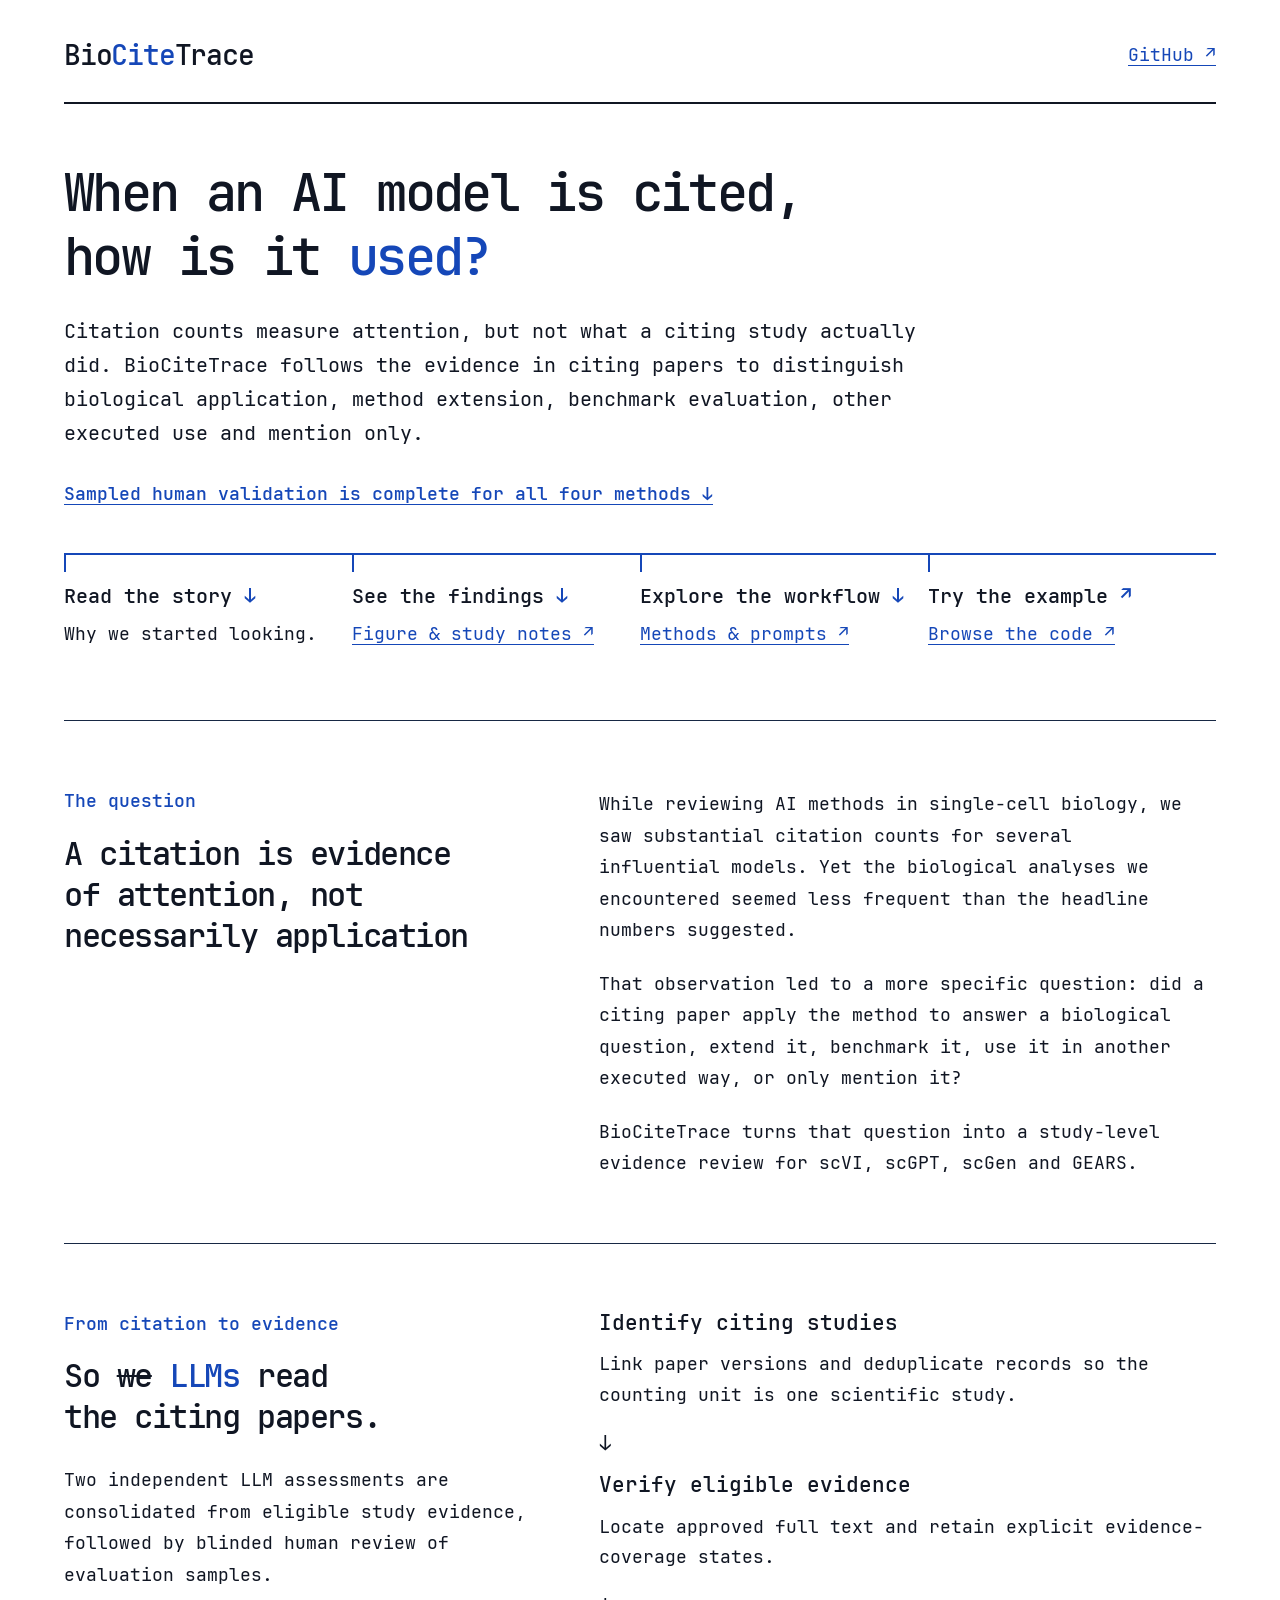
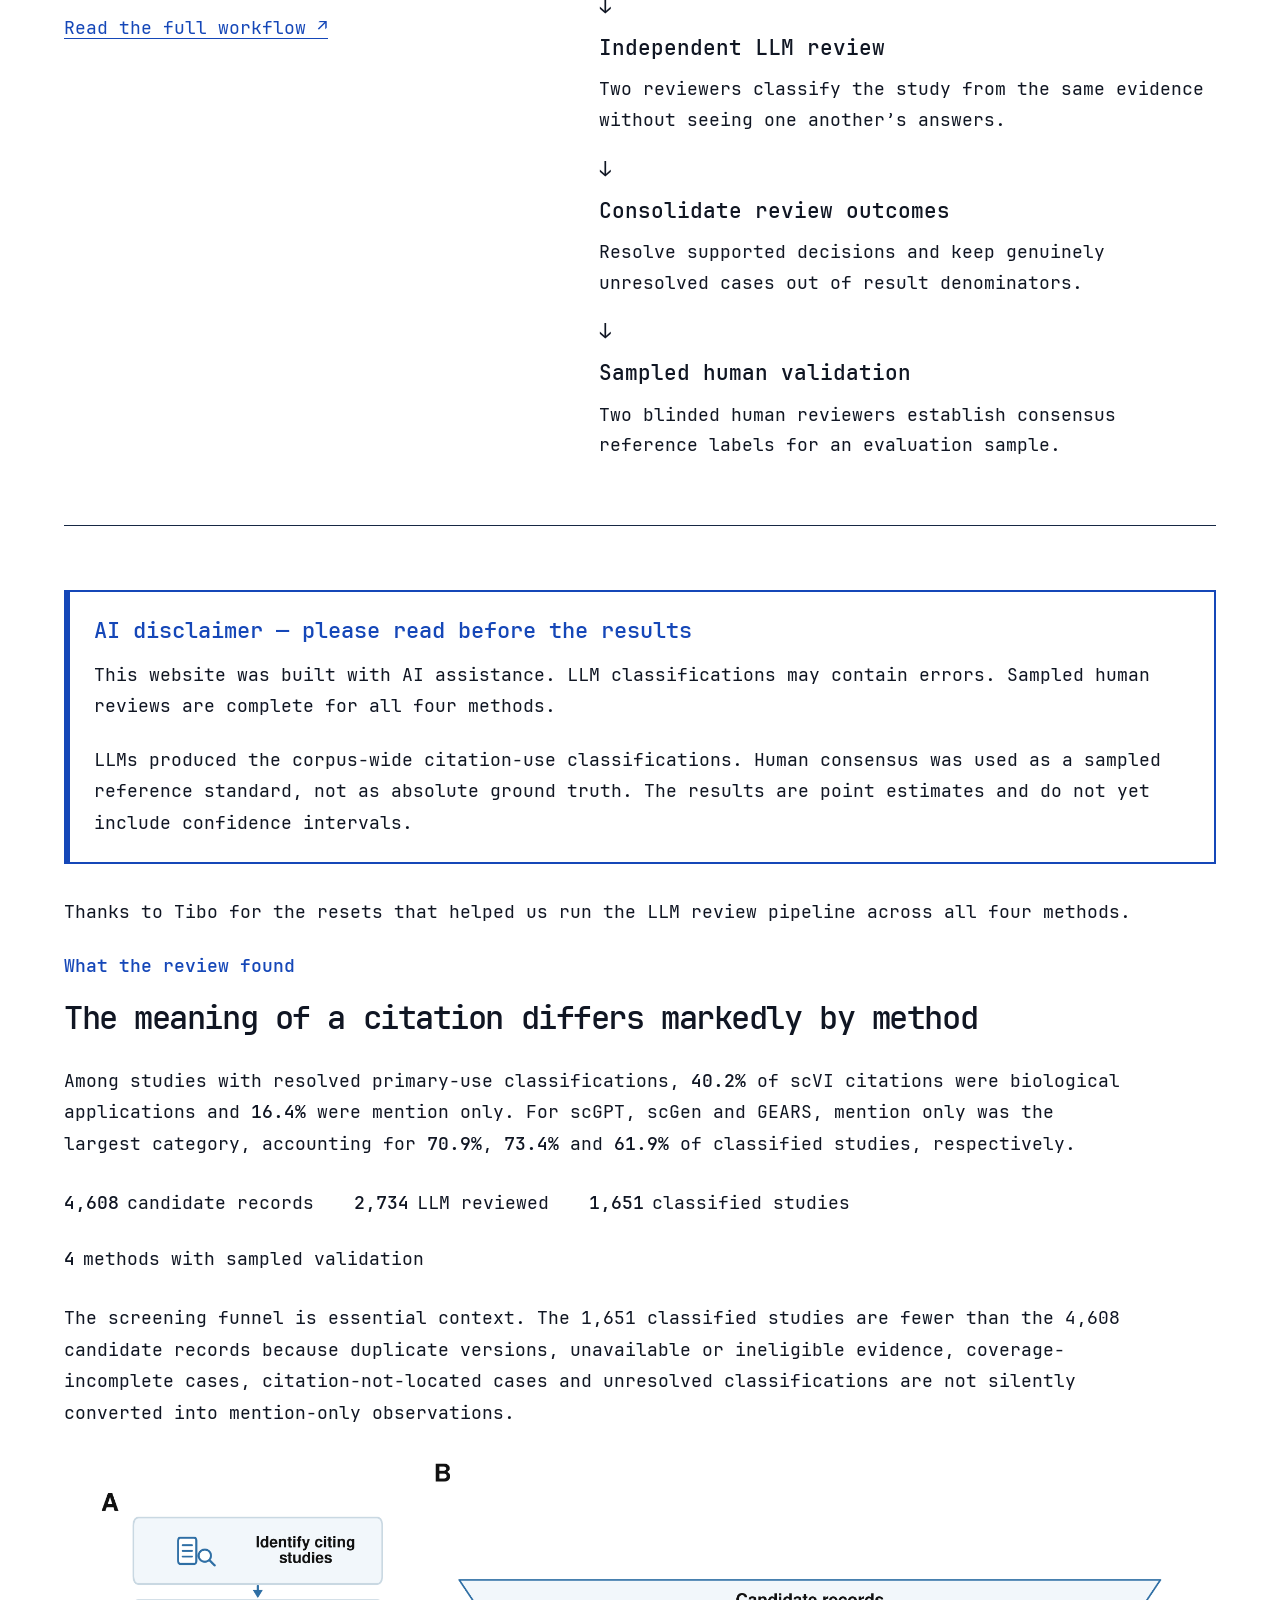
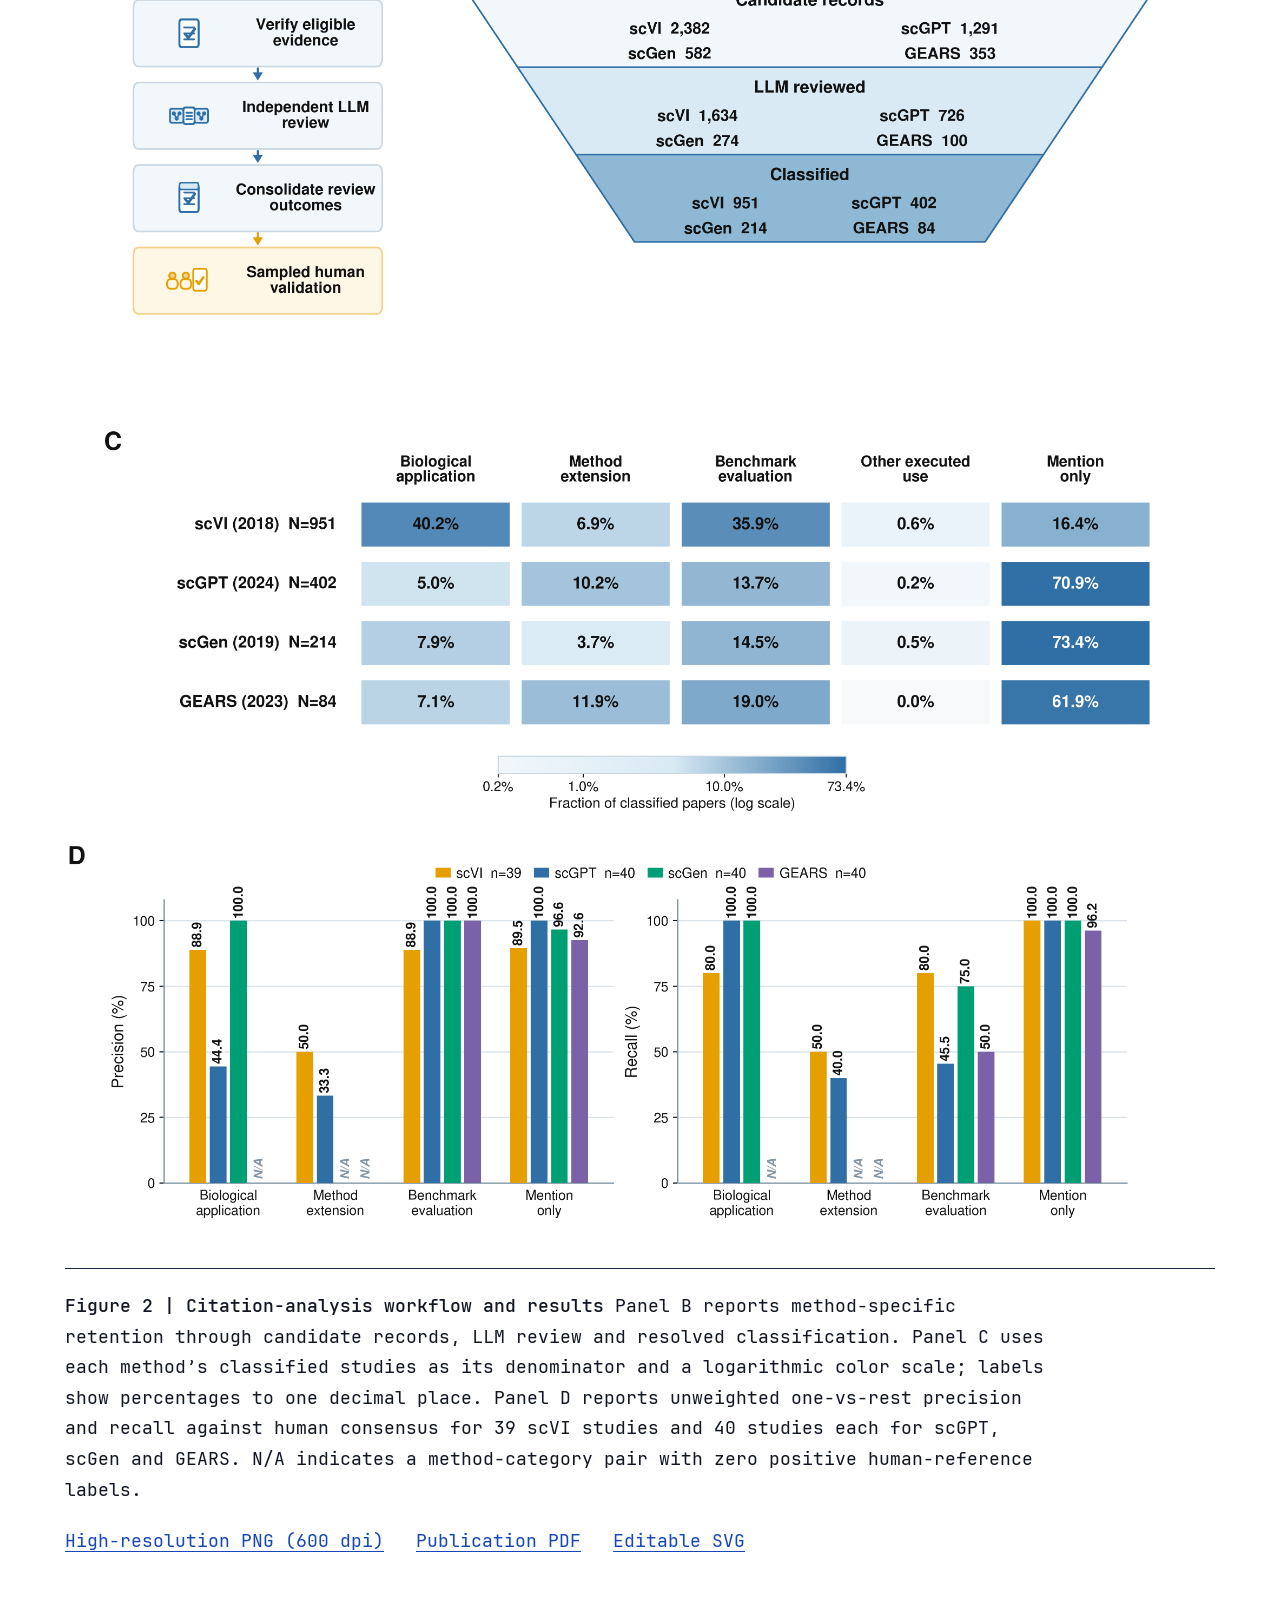
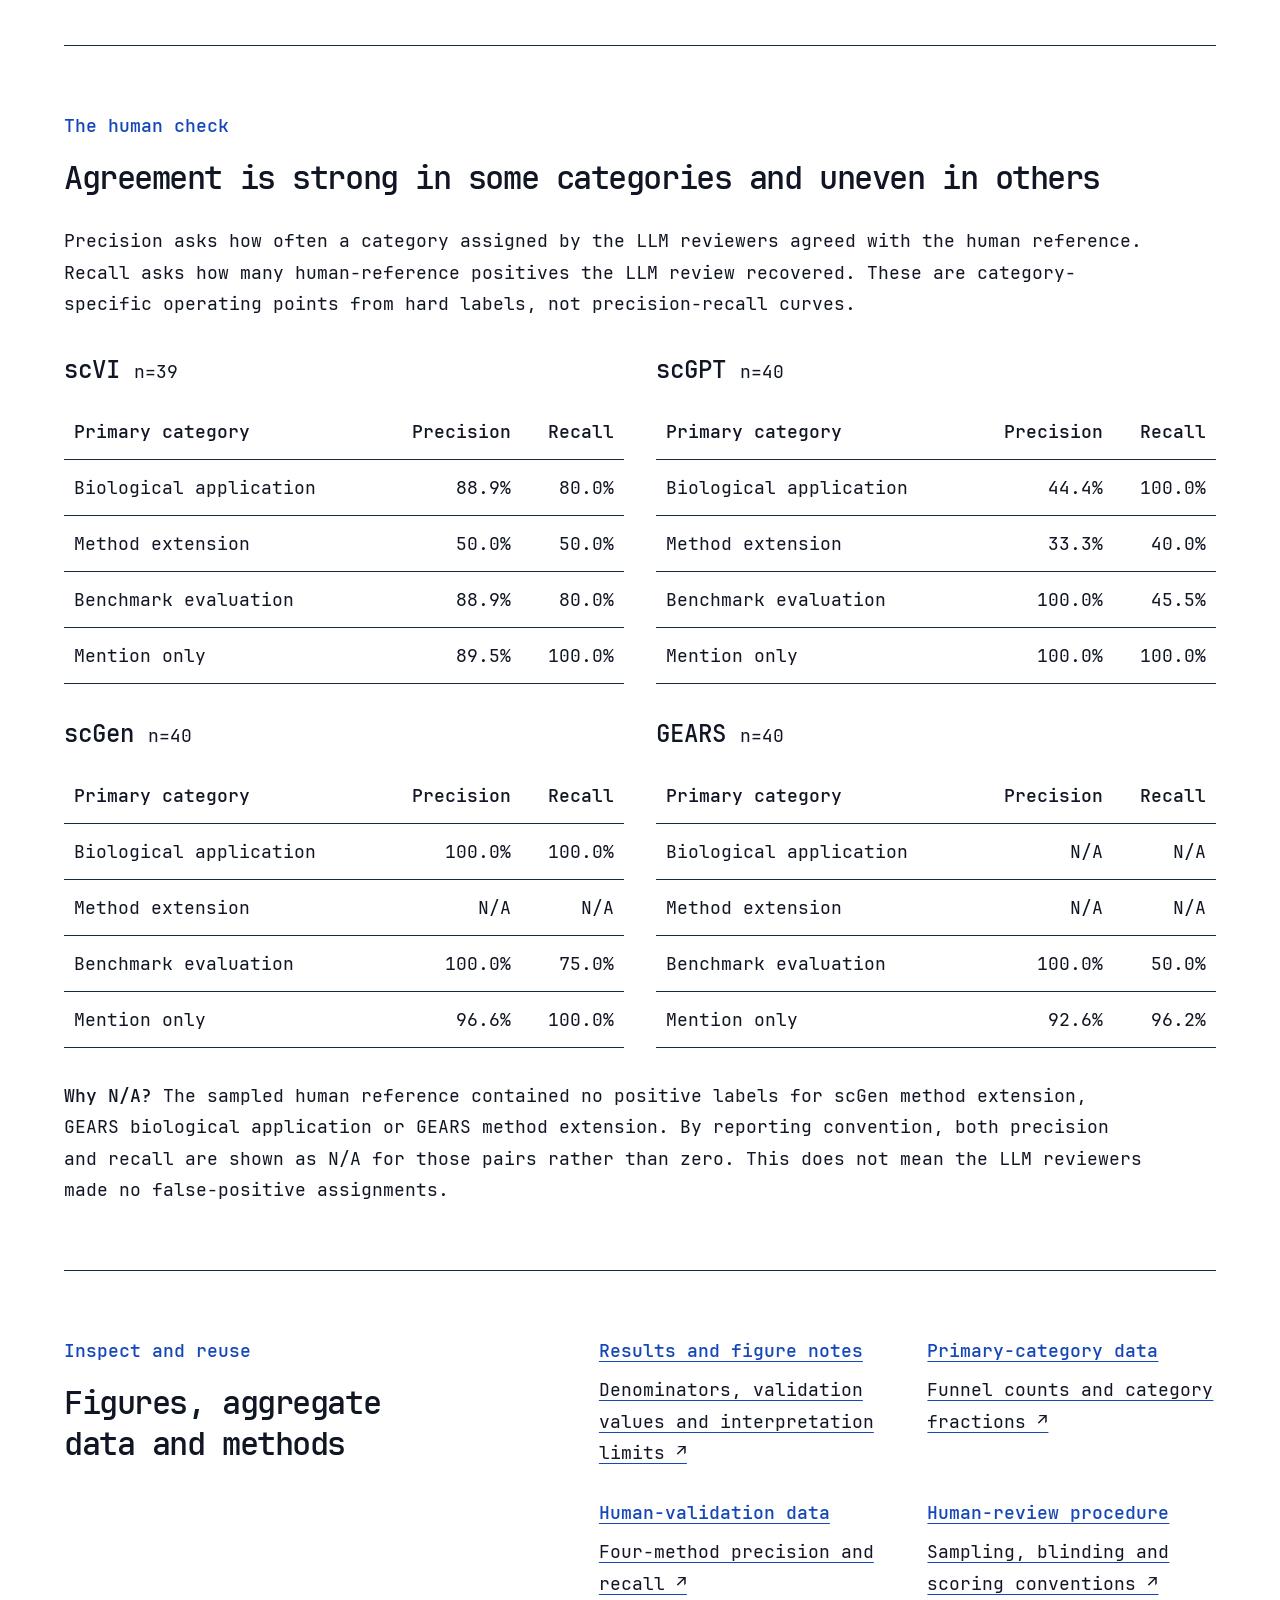
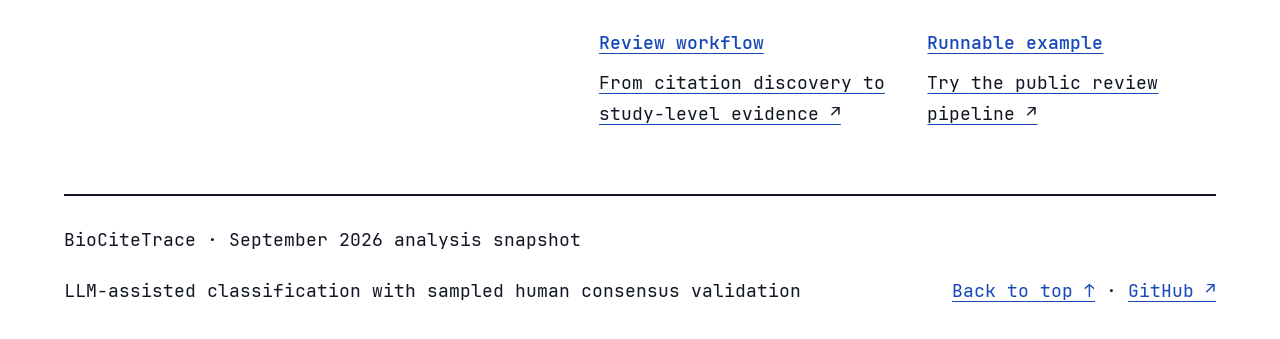
==== commit 34adc8d6: "Restore the approved monospace reading style and branching navigation" ====
--- a/site/index.html
+++ b/site/index.html
@@ -5,6 +5,8 @@
   <meta name="viewport" content="width=device-width, initial-scale=1">
   <title>BioCiteTrace — How are cited single-cell AI models used?</title>
   <meta name="description" content="BioCiteTrace follows citations to four single-cell AI methods and distinguishes biological application, method extension, benchmarking and mention-only use.">
+  <link rel="preload" href="assets/fonts/JetBrainsMono-Regular.woff2" as="font" type="font/woff2" crossorigin>
+  <link rel="preload" href="assets/fonts/JetBrainsMono-SemiBold.woff2" as="font" type="font/woff2" crossorigin>
   <link rel="stylesheet" href="assets/story.css">
 </head>
 <body>
@@ -12,27 +14,34 @@
 <div class="page">
   <header id="top" class="masthead">
     <a class="brand" href="#top">Bio<span>Cite</span>Trace</a>
-    <nav class="top-nav" aria-label="Main navigation">
-      <a href="#story">Story</a>
-      <a href="#workflow">Workflow</a>
-      <a href="#findings">Findings</a>
-      <a href="#validation">Validation</a>
-    </nav>
     <a href="https://github.com/JiaxinLi-LiGaZn/BioCiteTrace" class="repo-link">GitHub <span aria-hidden="true">↗</span></a>
   </header>
 
   <main id="main">
-    <section id="explore" class="opening" aria-labelledby="question">
-      <p class="eyebrow">Citation-use analysis in single-cell biology</p>
+    <section class="opening" aria-labelledby="question">
       <h1 id="question">When an AI model is cited,<br>how is it <span>used?</span></h1>
       <p class="lede">Citation counts measure attention, but not what a citing study actually did. BioCiteTrace follows the evidence in citing papers to distinguish biological application, method extension, benchmark evaluation, other executed use and mention only.</p>
       <p class="review-status"><a href="#validation">Sampled human validation is complete for all four methods ↓</a></p>
-      <dl class="snapshot" aria-label="Analysis snapshot">
-        <div><dt>4,608</dt><dd>candidate records</dd></div>
-        <div><dt>2,734</dt><dd>LLM reviewed</dd></div>
-        <div><dt>1,651</dt><dd>classified studies</dd></div>
-        <div><dt>4</dt><dd>methods with sampled validation</dd></div>
-      </dl>
+      <nav id="explore" class="entry-points" aria-label="Choose what to explore">
+        <ul>
+          <li>
+            <a class="entry-title" href="#story">Read the story <span aria-hidden="true">↓</span></a>
+            <p>Why we started looking.</p>
+          </li>
+          <li>
+            <a class="entry-title" href="#findings">See the findings <span aria-hidden="true">↓</span></a>
+            <a class="entry-detail" href="https://github.com/JiaxinLi-LiGaZn/BioCiteTrace/blob/main/results/README.md">Figure &amp; study notes ↗</a>
+          </li>
+          <li>
+            <a class="entry-title" href="#workflow">Explore the workflow <span aria-hidden="true">↓</span></a>
+            <a class="entry-detail" href="https://github.com/JiaxinLi-LiGaZn/BioCiteTrace/blob/main/docs/README.md">Methods &amp; prompts ↗</a>
+          </li>
+          <li>
+            <a class="entry-title" href="https://github.com/JiaxinLi-LiGaZn/BioCiteTrace/blob/main/scripts/README.md">Try the example <span aria-hidden="true">↗</span></a>
+            <a class="entry-detail" href="https://github.com/JiaxinLi-LiGaZn/BioCiteTrace/tree/main/src/citation_use_review">Browse the code ↗</a>
+          </li>
+        </ul>
+      </nav>
     </section>
 
     <section id="story" class="section" aria-labelledby="story-heading">
@@ -50,31 +59,39 @@
     <section id="workflow" class="section" aria-labelledby="workflow-heading">
       <div class="section-heading">
         <p class="section-label">From citation to evidence</p>
-        <h2 id="workflow-heading">The review keeps coverage and uncertainty visible</h2>
+        <h2 id="workflow-heading">So <del>we</del> <span class="reviewer-name">LLMs</span> read the citing papers.</h2>
         <p>Two independent LLM assessments are consolidated from eligible study evidence, followed by blinded human review of evaluation samples.</p>
         <a href="https://github.com/JiaxinLi-LiGaZn/BioCiteTrace/blob/main/docs/README.md">Read the full workflow ↗</a>
       </div>
       <ol class="steps" role="list">
-        <li><span>1</span><div><h3>Identify citing studies</h3><p>Link paper versions and deduplicate records so the counting unit is one scientific study.</p></div></li>
-        <li><span>2</span><div><h3>Verify eligible evidence</h3><p>Locate approved full text and retain explicit evidence-coverage states.</p></div></li>
-        <li><span>3</span><div><h3>Independent LLM review</h3><p>Two reviewers classify the study from the same evidence without seeing one another’s answers.</p></div></li>
-        <li><span>4</span><div><h3>Consolidate review outcomes</h3><p>Resolve supported decisions and keep genuinely unresolved cases out of result denominators.</p></div></li>
-        <li><span>5</span><div><h3>Sampled human validation</h3><p>Two blinded human reviewers establish consensus reference labels for an evaluation sample.</p></div></li>
+        <li><h3>Identify citing studies</h3><p>Link paper versions and deduplicate records so the counting unit is one scientific study.</p></li>
+        <li><h3>Verify eligible evidence</h3><p>Locate approved full text and retain explicit evidence-coverage states.</p></li>
+        <li><h3>Independent LLM review</h3><p>Two reviewers classify the study from the same evidence without seeing one another’s answers.</p></li>
+        <li><h3>Consolidate review outcomes</h3><p>Resolve supported decisions and keep genuinely unresolved cases out of result denominators.</p></li>
+        <li><h3>Sampled human validation</h3><p>Two blinded human reviewers establish consensus reference labels for an evaluation sample.</p></li>
       </ol>
     </section>
 
     <section id="findings" class="section section-wide findings" aria-labelledby="findings-heading">
+      <aside id="ai-disclaimer" class="ai-disclaimer" aria-labelledby="ai-disclaimer-heading">
+        <h3 id="ai-disclaimer-heading">AI disclaimer — please read before the results</h3>
+        <p>This website was built with AI assistance. LLM classifications may contain errors. Sampled human reviews are complete for all four methods.</p>
+        <p>LLMs produced the corpus-wide citation-use classifications. Human consensus was used as a sampled reference standard, not as absolute ground truth. The results are point estimates and do not yet include confidence intervals.</p>
+      </aside>
+      <p class="acknowledgment">Thanks to Tibo for the resets that helped us run the LLM review pipeline across all four methods.</p>
       <div class="results-intro">
         <p class="section-label">What the review found</p>
         <h2 id="findings-heading">The meaning of a citation differs markedly by method</h2>
         <p>Among studies with resolved primary-use classifications, <strong>40.2%</strong> of scVI citations were biological applications and <strong>16.4%</strong> were mention only. For scGPT, scGen and GEARS, mention only was the largest category, accounting for <strong>70.9%</strong>, <strong>73.4%</strong> and <strong>61.9%</strong> of classified studies, respectively.</p>
+      <dl class="snapshot" aria-label="Analysis snapshot">
+        <div><dt>4,608</dt><dd>candidate records</dd></div>
+        <div><dt>2,734</dt><dd>LLM reviewed</dd></div>
+        <div><dt>1,651</dt><dd>classified studies</dd></div>
+        <div><dt>4</dt><dd>methods with sampled validation</dd></div>
+      </dl>
         <p>The screening funnel is essential context. The 1,651 classified studies are fewer than the 4,608 candidate records because duplicate versions, unavailable or ineligible evidence, coverage-incomplete cases, citation-not-located cases and unresolved classifications are not silently converted into mention-only observations.</p>
       </div>
 
-      <aside id="ai-disclaimer" class="ai-disclaimer" aria-labelledby="ai-disclaimer-heading">
-        <h3 id="ai-disclaimer-heading">Interpretation note</h3>
-        <p>LLMs produced the corpus-wide citation-use classifications. Human consensus was used as a sampled reference standard, not as absolute ground truth. The results are point estimates and do not yet include confidence intervals.</p>
-      </aside>
 
       <figure class="figure-card figure-portrait" aria-labelledby="figure-2-caption">
         <div class="figure-scroll" tabindex="0" role="region" aria-label="High-resolution Figure 2; scroll horizontally on smaller screens">
@@ -89,6 +106,7 @@
       </figure>
     </section>
 
+    <span id="human-validation" aria-hidden="true"></span>
     <section id="validation" class="section section-wide human-validation" aria-labelledby="validation-heading">
       <div class="section-intro">
         <p class="section-label">The human check</p>
--- a/site/assets/story.css
+++ b/site/assets/story.css
@@ -1,145 +1,155 @@
+@font-face {
+  font-family: 'JetBrains Mono';
+  src: url('fonts/JetBrainsMono-Regular.woff2') format('woff2');
+  font-weight: 400;
+  font-style: normal;
+  font-display: swap;
+}
+@font-face {
+  font-family: 'JetBrains Mono';
+  src: url('fonts/JetBrainsMono-SemiBold.woff2') format('woff2');
+  font-weight: 600;
+  font-style: normal;
+  font-display: swap;
+}
 :root {
   color-scheme: light;
   --paper: #ffffff;
-  --ink: #111827;
-  --muted: #4b5563;
-  --accent: #2166ac;
-  --accent-dark: #174f87;
-  --line: #cbd5e1;
-  --soft: #f4f8fb;
-  --warm: #fff7e5;
-  --sans: Arial, Helvetica, 'Nimbus Sans', 'Liberation Sans', sans-serif;
+  --ink: #101623;
+  --accent: #1547b8;
+  --line: #172844;
+  --hover: #edf3ff;
+  --mono: 'JetBrains Mono', 'SFMono-Regular', Consolas, 'Liberation Mono', monospace;
 }
-
 * { box-sizing: border-box; }
-html { background: var(--paper); scroll-padding-top: 30px; }
+html { background: var(--paper); scroll-padding-top: 32px; }
 body {
   margin: 0;
   color: var(--ink);
-  background: var(--paper);
-  font-family: var(--sans);
+  font-family: var(--mono);
   font-size: 18px;
   font-weight: 400;
-  line-height: 1.64;
+  line-height: 1.75;
   -webkit-font-smoothing: antialiased;
 }
-a { color: var(--accent-dark); text-underline-offset: .2em; text-decoration-thickness: 1px; }
-a:hover { color: var(--accent); text-decoration-thickness: 2px; }
-a:focus-visible, [tabindex]:focus-visible { outline: 3px solid var(--accent); outline-offset: 4px; }
-::selection { background: #d8e9f7; color: var(--ink); }
-p { margin: 0 0 20px; text-wrap: pretty; }
+a { color: var(--accent); text-underline-offset: .22em; text-decoration-thickness: 1px; }
+a:hover { text-decoration-thickness: 2px; }
+a:focus-visible, [tabindex]:focus-visible { outline: 3px solid var(--accent); outline-offset: 5px; }
+::selection { background: #c9ddff; color: var(--ink); }
+p { margin: 0 0 22px; text-wrap: pretty; }
 p:last-child { margin-bottom: 0; }
-
-.skip-link { position: absolute; top: -120px; left: 24px; padding: 12px 16px; background: white; z-index: 10; }
+.skip-link { position: absolute; top: -120px; left: 24px; padding: 12px; background: white; z-index: 5; }
 .skip-link:focus { top: 12px; }
-.page { max-width: 1440px; margin: 0 auto; padding: 28px 64px 36px; }
-.masthead { display: flex; align-items: center; gap: 32px; padding-bottom: 20px; border-bottom: 2px solid var(--ink); }
-.brand { color: var(--ink); font-size: 27px; font-weight: 700; text-decoration: none; letter-spacing: -.04em; white-space: nowrap; }
+.page { max-width: 1360px; margin: 0 auto; padding: 30px 64px 32px; }
+.masthead { display: flex; align-items: center; justify-content: space-between; gap: 24px; padding-bottom: 23px; border-bottom: 2px solid var(--ink); }
+.brand { color: var(--ink); font-size: 28px; font-weight: 600; text-decoration: none; letter-spacing: -1.2px; }
 .brand span { color: var(--accent); }
-.top-nav { display: flex; flex-wrap: wrap; gap: 10px 26px; margin-left: auto; }
-.top-nav a, .repo-link { font-size: 16px; font-weight: 600; text-decoration: none; }
-.top-nav a:hover, .repo-link:hover { text-decoration: underline; }
-
-.opening { padding: 72px 0 66px; }
-.eyebrow, .section-label { color: var(--accent-dark); font-size: 15px; font-weight: 700; letter-spacing: .08em; text-transform: uppercase; }
-.eyebrow { margin-bottom: 16px; }
-h1 { max-width: 1110px; margin: 0 0 24px; font-size: clamp(42px, 5.1vw, 72px); font-weight: 700; line-height: 1.06; letter-spacing: -.045em; text-wrap: balance; }
+.repo-link { font-size: 18px; }
+.opening { padding: 56px 0 66px; }
+h1 { font-size: clamp(34px, 4.1vw, 54px); font-weight: 600; line-height: 1.22; letter-spacing: -.05em; margin: 0 0 26px; max-width: 1080px; text-wrap: balance; }
 h1 span { color: var(--accent); }
-.lede { max-width: 980px; color: #263244; font-size: 23px; line-height: 1.55; }
-.review-status { margin-top: 27px; font-weight: 700; }
-
-.snapshot { display: grid; grid-template-columns: repeat(4, minmax(0, 1fr)); max-width: 1070px; margin: 45px 0 0; border-top: 3px solid var(--accent); }
-.snapshot div { padding: 22px 24px 0 0; }
-.snapshot dt { color: var(--ink); font-size: 34px; font-weight: 700; line-height: 1.15; }
-.snapshot dd { margin: 6px 0 0; color: var(--muted); font-size: 16px; }
-
-.section { display: grid; grid-template-columns: minmax(0, .84fr) minmax(0, 1.2fr); gap: 76px; padding: 70px 0; border-top: 1px solid var(--line); scroll-margin-top: 24px; }
-.section-wide { display: block; }
-.section-intro, .results-intro { max-width: 1030px; }
-.section-label { margin: 0 0 13px; }
-h2 { max-width: 940px; margin: 0 0 25px; font-size: clamp(31px, 3.1vw, 45px); font-weight: 700; letter-spacing: -.035em; line-height: 1.16; text-wrap: balance; }
-h3 { margin: 0 0 9px; font-size: 21px; line-height: 1.32; }
-.section-heading > p:not(.section-label) { color: var(--muted); }
-
+.lede { font-size: 20px; line-height: 1.7; max-width: 900px; }
+.entry-points { margin-top: 43px; }
+.entry-points ul { list-style: none; display: grid; grid-template-columns: repeat(4, minmax(0, 1fr)); padding: 0; margin: 0; border-top: 2px solid var(--accent); }
+.entry-points li { position: relative; padding: 27px 20px 6px 0; }
+.entry-points li::before { content: ''; position: absolute; top: 0; left: 0; height: 17px; border-left: 2px solid var(--accent); }
+.entry-title { display: block; width: fit-content; margin-bottom: 10px; color: var(--ink); font-size: 20px; font-weight: 600; line-height: 1.4; text-decoration: none; }
+.entry-title span { color: var(--accent); }
+.entry-title:hover { color: var(--accent); text-decoration: underline; }
+.entry-detail, .entry-points p { display: block; font-size: 18px; line-height: 1.6; }
+.section { display: grid; grid-template-columns: minmax(0, .9fr) minmax(0, 1.2fr); gap: 72px; padding: 64px 0; border-top: 1px solid var(--line); scroll-margin-top: 24px; }
+.section-label { font-size: 18px; font-weight: 600; color: var(--accent); margin: 0 0 17px; }
+h2 { font-size: clamp(28px, 2.5vw, 36px); font-weight: 600; letter-spacing: -.045em; line-height: 1.28; margin: 0 0 26px; text-wrap: balance; }
+.prose { padding-top: 3px; }
+.reviewer-name { color: var(--accent); }
+h2 del { text-decoration-thickness: .06em; }
 .steps { list-style: none; margin: 0; padding: 0; }
-.steps li { position: relative; display: grid; grid-template-columns: 42px minmax(0, 1fr); gap: 18px; padding: 0 0 25px; }
-.steps li + li { padding-top: 25px; border-top: 1px solid var(--line); }
-.steps li > span { display: grid; width: 34px; height: 34px; place-items: center; border: 2px solid var(--accent); border-radius: 50%; color: var(--accent-dark); font-size: 15px; font-weight: 700; line-height: 1; }
-.steps p { color: var(--muted); font-size: 17px; line-height: 1.58; }
-
-.figure-card { margin: 42px 0 6px; }
-.figure-scroll { max-width: 100%; overflow-x: auto; background: white; border: 1px solid #e2e8f0; scrollbar-color: var(--accent) white; }
-.figure-scroll img { display: block; width: 100%; height: auto; }
-.figure-portrait { max-width: 1080px; margin-right: auto; margin-left: auto; }
-.figure-portrait .figure-scroll img { min-width: 720px; }
-figcaption { max-width: 1090px; margin-top: 20px; color: #374151; font-size: 16px; line-height: 1.62; }
-figcaption strong { color: var(--ink); }
-.download-links { display: flex; flex-wrap: wrap; gap: 12px 24px; margin-top: 15px; font-size: 15px; font-weight: 700; }
-
-.findings .results-intro > p:not(.section-label) { font-size: 19px; }
-.ai-disclaimer { max-width: 1030px; margin: 32px 0 0; padding: 20px 23px; border: 1px solid #efc46b; border-left: 5px solid #e69f00; background: var(--warm); }
-.ai-disclaimer h3 { margin-bottom: 8px; }
-.ai-disclaimer p { font-size: 16px; line-height: 1.58; }
-
-.validation-tables { display: grid; grid-template-columns: repeat(2, minmax(0, 1fr)); gap: 32px; margin: 36px 0 28px; }
-.validation-table-scroll { overflow-x: auto; border-top: 3px solid var(--accent); }
-.validation-table { width: 100%; min-width: 430px; border-collapse: collapse; font-size: 16px; line-height: 1.42; }
-.validation-table caption { padding: 17px 10px 12px; text-align: left; font-size: 22px; font-weight: 700; }
-.validation-table caption span { color: var(--muted); font-size: 15px; font-weight: 400; }
-.validation-table th, .validation-table td { padding: 11px 10px; border-bottom: 1px solid var(--line); text-align: right; }
-.validation-table th:first-child { text-align: left; }
-.validation-table thead th { background: var(--soft); font-size: 14px; }
-.validation-table tbody th { font-weight: 400; }
-.validation-note { max-width: 1060px; padding: 18px 21px; background: var(--soft); font-size: 16px; }
-
-.resource-grid { display: grid; grid-template-columns: repeat(2, minmax(0, 1fr)); gap: 14px; }
-.resource-grid a { display: block; min-height: 105px; padding: 18px 20px; border: 1px solid var(--line); color: var(--ink); text-decoration: none; }
-.resource-grid a:hover { border-color: var(--accent); background: var(--soft); }
-.resource-grid strong, .resource-grid span { display: block; }
-.resource-grid span { margin-top: 4px; color: var(--muted); font-size: 15px; line-height: 1.48; }
-
-footer { display: grid; grid-template-columns: 1fr 1.5fr auto; gap: 28px; padding: 28px 0 8px; border-top: 2px solid var(--ink); color: var(--muted); font-size: 14px; }
-footer p { margin: 0; }
+.steps li { position: relative; padding: 0 0 24px; }
+.steps li + li { padding-top: 36px; }
+.steps li:last-child { padding-bottom: 0; }
+.steps li + li::before { content: '↓'; position: absolute; top: -6px; left: 0; color: var(--ink); font-size: 21px; line-height: 1.4; }
+h3 { font-size: 21px; font-weight: 600; line-height: 1.4; margin: 0 0 12px; }
+.steps p { font-size: 18px; line-height: 1.7; }
+.findings { display: block; }
+.results-intro { max-width: 1060px; }
+figure { margin: 34px 0 24px; }
+.figure-scroll { max-width: 100%; overflow-x: auto; background: white; border-bottom: 1px solid var(--line); scrollbar-color: var(--accent) white; }
+.figure-scroll img { display: block; width: 100%; min-width: 1150px; height: auto; }
+figcaption { margin-top: 22px; font-size: 18px; line-height: 1.7; color: var(--ink); max-width: 1000px; }
+.scope-note { font-size: 18px; line-height: 1.75; max-width: 1060px; }
+.result-links { display: flex; flex-wrap: wrap; gap: 16px 38px; }
+footer { display: flex; flex-wrap: wrap; justify-content: space-between; gap: 20px; padding-top: 28px; border-top: 2px solid var(--ink); font-size: 18px; }
 .redirect { margin: 70px auto; max-width: 800px; padding: 24px; }
-
 @media (max-width: 1100px) {
   .page { padding-right: 40px; padding-left: 40px; }
-  .section { gap: 44px; }
-  .top-nav { display: none; }
-  .repo-link { margin-left: auto; }
-  footer { grid-template-columns: 1fr 1fr; }
-  footer p:last-child { grid-column: 1 / -1; }
+  .entry-points ul { grid-template-columns: repeat(2, minmax(0, 1fr)); gap: 22px 28px; border: 0; }
+  .entry-points li { border-top: 2px solid var(--accent); }
+  .section { gap: 40px; }
+}
+@media (max-width: 760px) {
+  .page { padding: 24px; }
+  .opening { padding: 38px 0 44px; }
+  h1 { font-size: clamp(32px, 6.5vw, 44px); }
+  h1 br { display: none; }
+  .lede { font-size: 18px; }
+  .section { grid-template-columns: 1fr; gap: 24px; padding: 44px 0; }
+  .section-heading h2 { max-width: 600px; }
+  .entry-title { font-size: 20px; }
+  .entry-points li { padding-right: 0; }
+  .brand { font-size: 24px; }
+}
+@media (max-width: 470px) {
+  .page { padding: 20px; }
+  .masthead { align-items: flex-start; gap: 14px; }
+  .repo-link { padding-top: 3px; }
+  .entry-points ul { grid-template-columns: 1fr; gap: 22px; }
+  .entry-points li { padding-top: 23px; }
+  .entry-title { margin-bottom: 7px; }
+  h2 { font-size: 28px; }
+}
+@media print {
+  .page { max-width: none; padding: 0; }
+  .skip-link, .entry-points, footer { display: none; }
+  .section { display: block; padding: 30px 0; }
+  .figure-scroll { overflow: visible; }
+  .figure-scroll img { min-width: 0; }
 }
 
-@media (max-width: 780px) {
-  body { font-size: 17px; }
-  .page { padding: 22px; }
-  .opening { padding: 49px 0; }
-  h1 { font-size: clamp(39px, 11vw, 57px); }
-  h1 br { display: none; }
-  .lede { font-size: 20px; }
-  .snapshot { grid-template-columns: repeat(2, minmax(0, 1fr)); row-gap: 24px; }
-  .section { grid-template-columns: 1fr; gap: 28px; padding: 50px 0; }
-  .figure-card { margin-top: 30px; }
-  .validation-tables, .resource-grid { grid-template-columns: 1fr; }
-  footer { grid-template-columns: 1fr; gap: 10px; }
-  footer p:last-child { grid-column: auto; }
-}
+.review-status { font-size: 18px; font-weight: 600; margin-top: 28px; }
+.ai-disclaimer { border: 2px solid var(--accent); border-left-width: 6px; padding: 24px; margin-bottom: 32px; scroll-margin-top: 24px; }
+.ai-disclaimer h3 { color: var(--accent); font-size: 22px; }
+.ai-disclaimer p { font-size: 18px; max-width: 1080px; }
 
-@media (max-width: 480px) {
-  .page { padding: 18px; }
-  .masthead { align-items: flex-start; gap: 14px; }
-  .brand { font-size: 23px; }
-  .repo-link { padding-top: 2px; font-size: 14px; }
-  .snapshot dt { font-size: 29px; }
-  .snapshot dd { font-size: 14px; }
-  h2 { font-size: 31px; }
-}
+.human-validation { display: block; }
+.human-validation > p { max-width: 1080px; }
+.validation-tables { display: grid; grid-template-columns: repeat(2, minmax(0, 1fr)); gap: 32px; margin: 32px 0; }
+.validation-table-scroll { overflow-x: auto; }
+.validation-table { width: 100%; min-width: 440px; border-collapse: collapse; font-size: 18px; line-height: 1.5; }
+.validation-table caption { text-align: left; font-size: 24px; font-weight: 600; margin-bottom: 16px; }
+.validation-table th, .validation-table td { padding: 14px 10px; border-bottom: 1px solid var(--line); text-align: right; }
+.validation-table th:first-child { text-align: left; }
+.validation-table tbody th { font-weight: 400; }
+.validation-table tbody tr:first-child th, .validation-table tbody tr:first-child td { font-weight: 600; }
+@media (max-width: 1100px) { .validation-tables { grid-template-columns: 1fr; } }
 
-@media print {
-  .page { max-width: none; padding: 0; }
-  .skip-link, .top-nav, .download-links, footer { display: none; }
-  .section { display: block; padding: 30px 0; }
-  .figure-scroll { overflow: visible; border: 0; }
-  .figure-scroll img { min-width: 0; }
-}
+/* New result content follows the established reading style. */
+.section-wide { display: block; }
+.section-intro { max-width: 1080px; }
+.figure-card { margin: 34px 0 24px; }
+.figure-portrait { max-width: 1150px; margin-inline: auto; }
+.figure-portrait .figure-scroll img { min-width: 1150px; }
+.download-links { display: flex; flex-wrap: wrap; gap: 16px 32px; margin-top: 20px; font-size: 18px; }
+.validation-table caption span { font-size: 18px; font-weight: 400; color: var(--ink); }
+.validation-table tbody tr:first-child th { font-weight: 400; }
+.validation-table tbody tr:first-child td { font-weight: 400; }
+.validation-note { max-width: 1080px; font-size: 18px; }
+.resource-grid { display: grid; grid-template-columns: repeat(2, minmax(0, 1fr)); gap: 28px 40px; }
+.resource-grid a { display: block; }
+.resource-grid strong, .resource-grid span { display: block; }
+.resource-grid span { margin-top: 8px; color: var(--ink); font-size: 18px; }
+.snapshot { display: flex; flex-wrap: wrap; gap: 24px 40px; margin: 28px 0; }
+.snapshot dt, .snapshot dd { display: inline; font-size: 18px; color: var(--ink); }
+.snapshot dt { font-weight: 600; }
+.snapshot dd { margin-left: 8px; }
+footer p { margin: 0; }
+@media (max-width: 760px) { .resource-grid { grid-template-columns: 1fr; } }
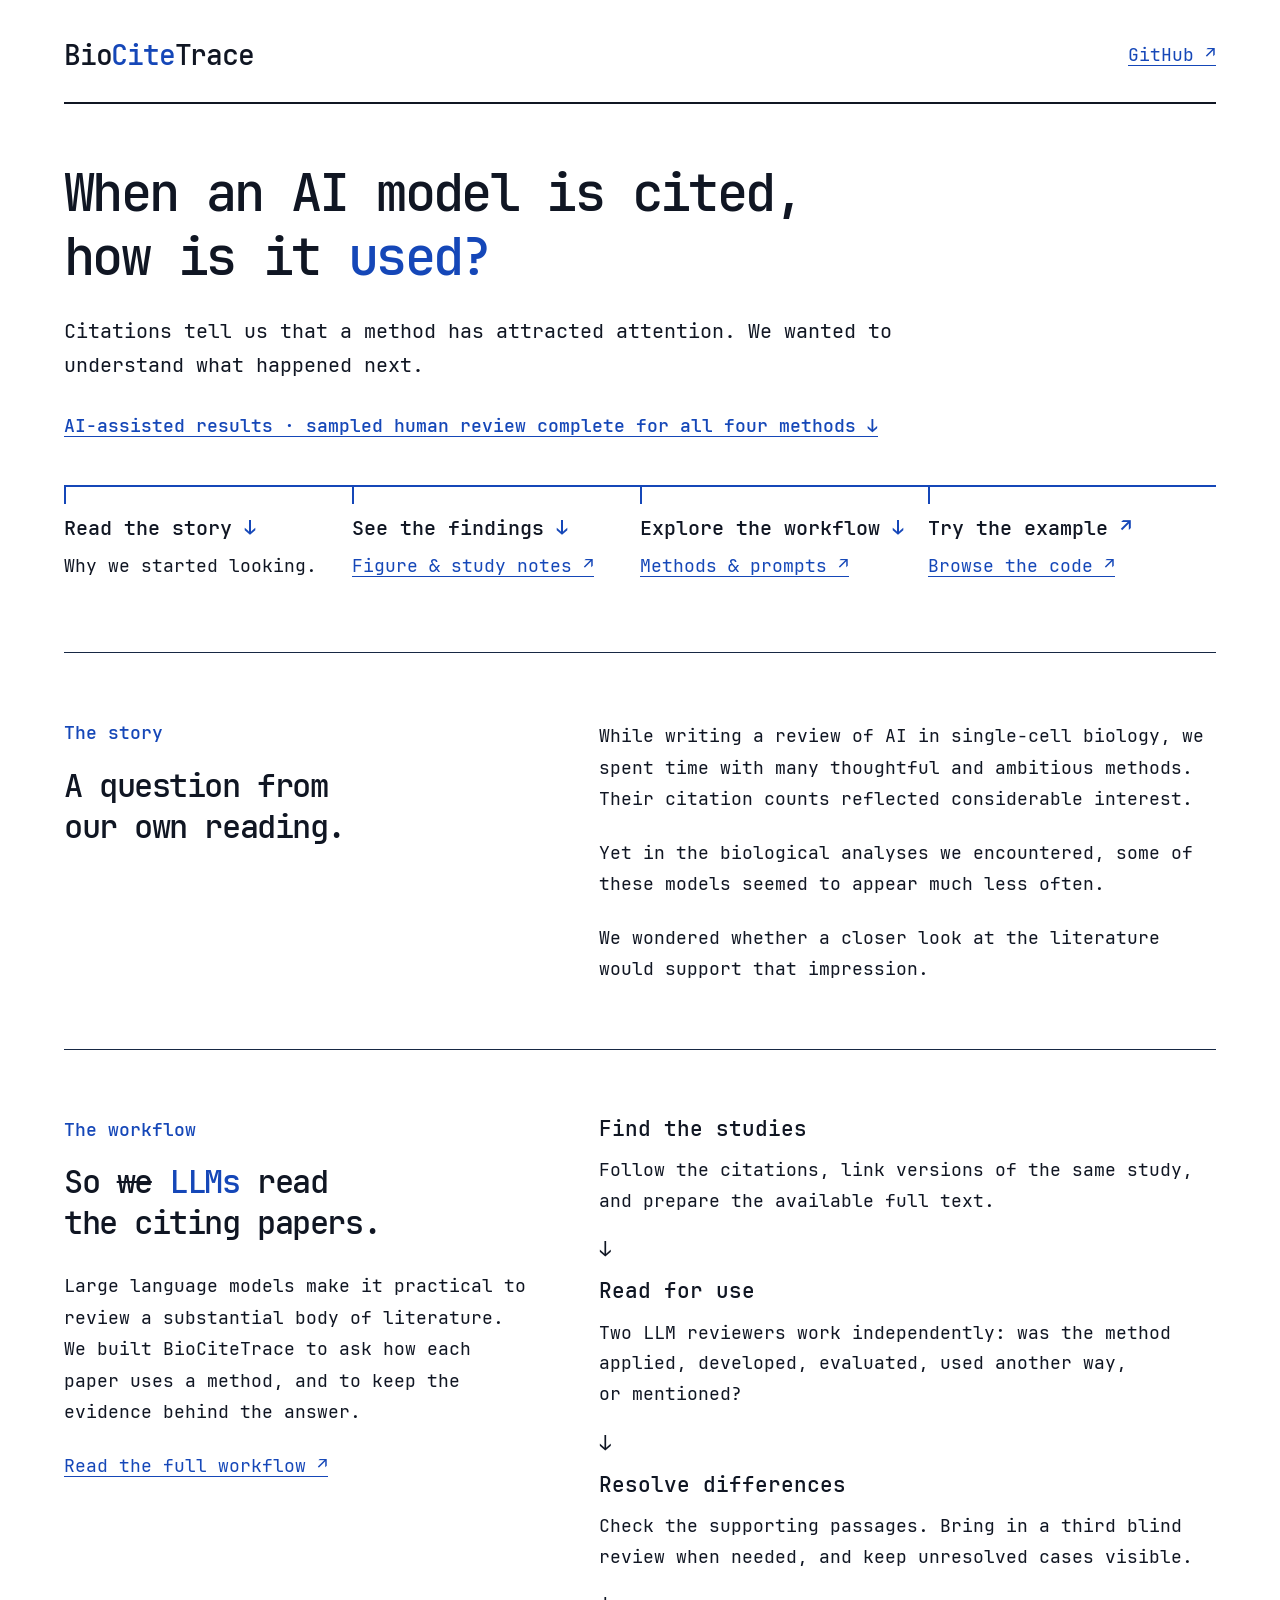
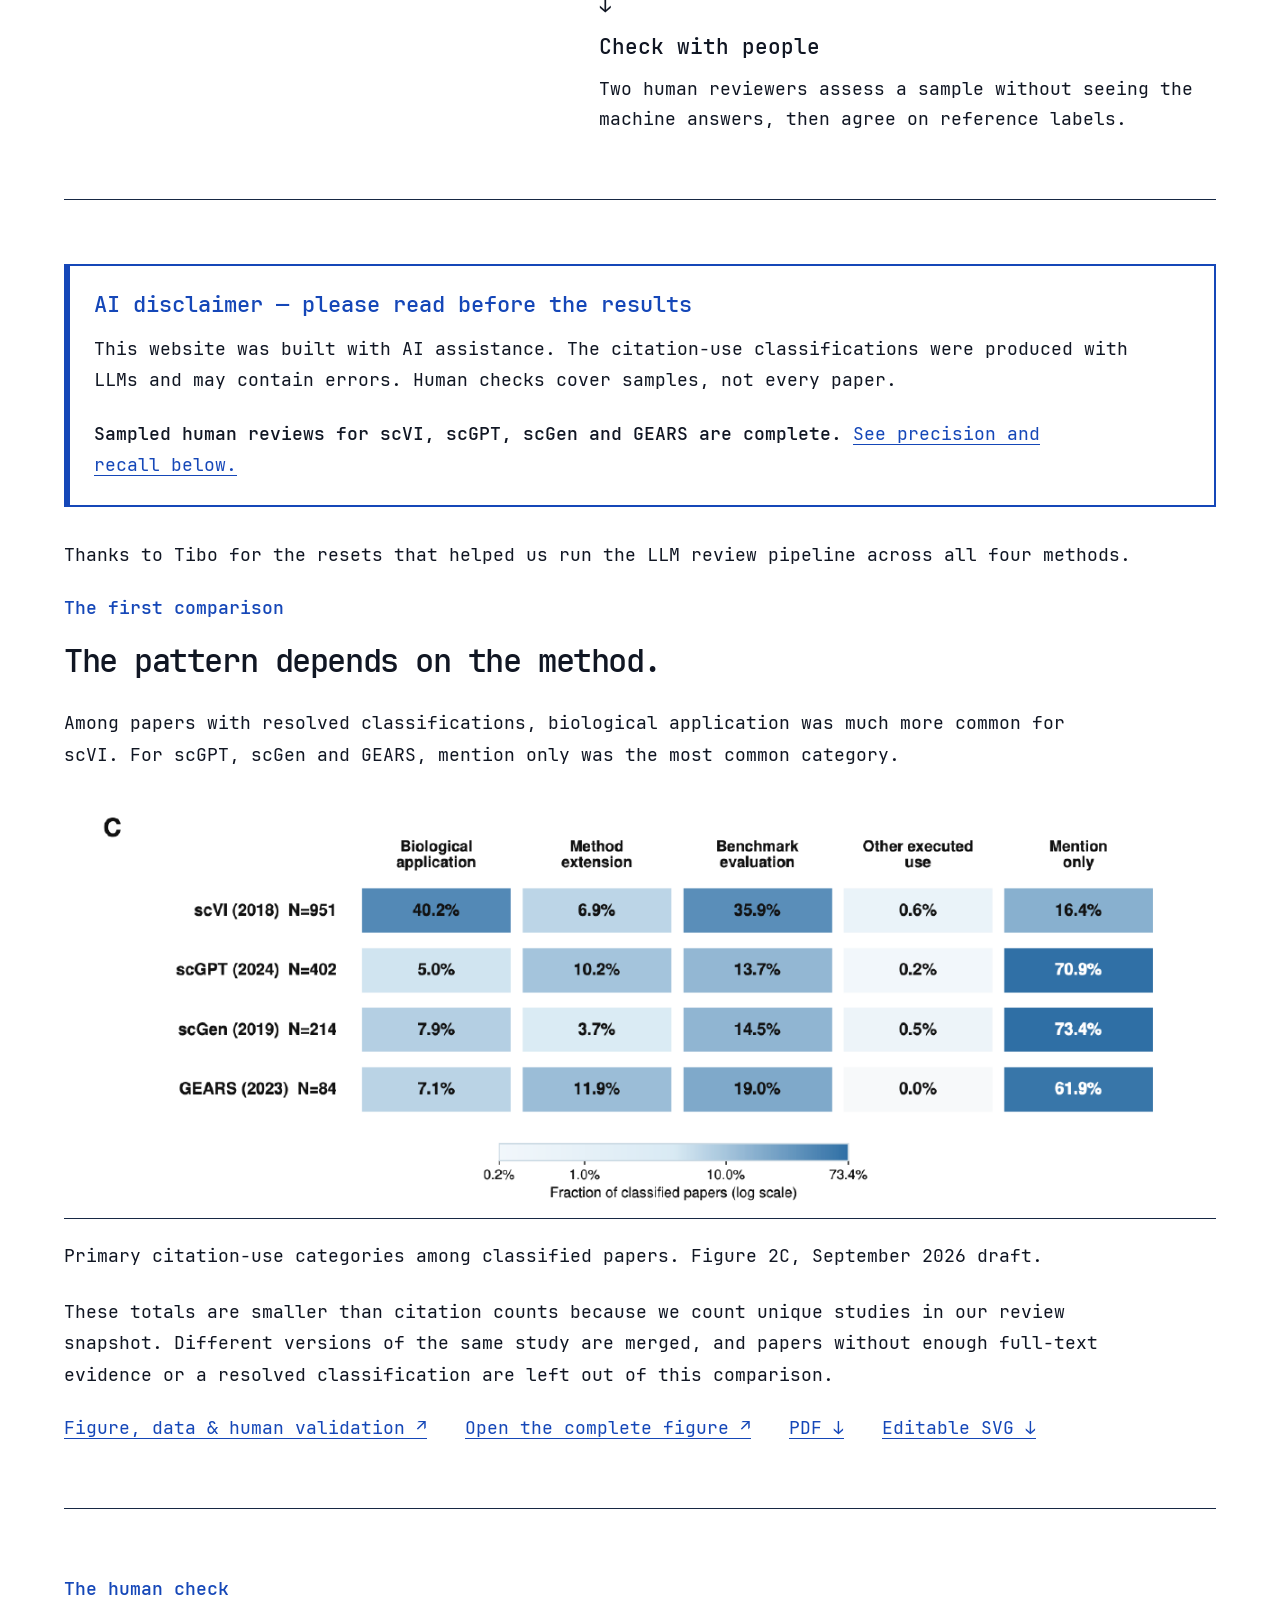
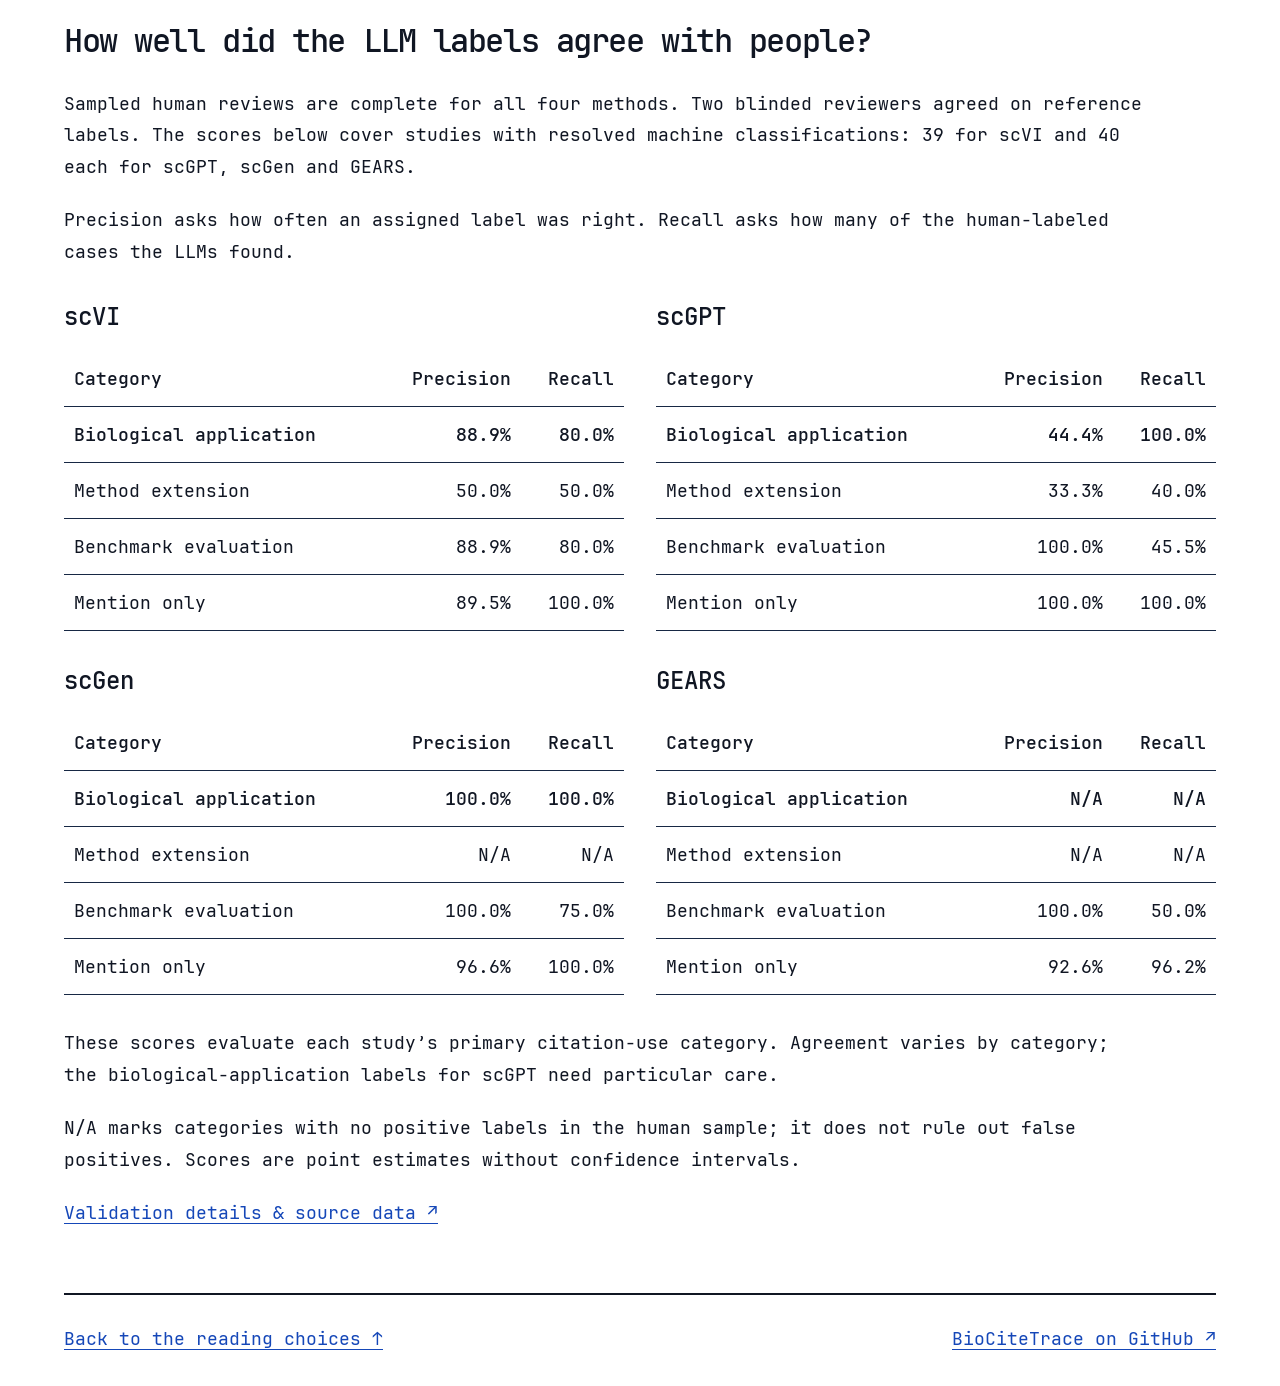
==== commit aa8a2bac: "Restore the exact approved page template while retaining final review results" ====
--- a/site/index.html
+++ b/site/index.html
@@ -3,8 +3,8 @@
 <head>
   <meta charset="utf-8">
   <meta name="viewport" content="width=device-width, initial-scale=1">
-  <title>BioCiteTrace — How are cited single-cell AI models used?</title>
-  <meta name="description" content="BioCiteTrace follows citations to four single-cell AI methods and distinguishes biological application, method extension, benchmarking and mention-only use.">
+  <title>BioCiteTrace — How are cited AI models used?</title>
+  <meta name="description" content="Read the story, explore the workflow, inspect the findings or try BioCiteTrace: a closer look at how papers use AI methods in single-cell biology.">
   <link rel="preload" href="assets/fonts/JetBrainsMono-Regular.woff2" as="font" type="font/woff2" crossorigin>
   <link rel="preload" href="assets/fonts/JetBrainsMono-SemiBold.woff2" as="font" type="font/woff2" crossorigin>
   <link rel="stylesheet" href="assets/story.css">
@@ -16,12 +16,11 @@
     <a class="brand" href="#top">Bio<span>Cite</span>Trace</a>
     <a href="https://github.com/JiaxinLi-LiGaZn/BioCiteTrace" class="repo-link">GitHub <span aria-hidden="true">↗</span></a>
   </header>
-
   <main id="main">
     <section class="opening" aria-labelledby="question">
       <h1 id="question">When an AI model is cited,<br>how is it <span>used?</span></h1>
-      <p class="lede">Citation counts measure attention, but not what a citing study actually did. BioCiteTrace follows the evidence in citing papers to distinguish biological application, method extension, benchmark evaluation, other executed use and mention only.</p>
-      <p class="review-status"><a href="#validation">Sampled human validation is complete for all four methods ↓</a></p>
+      <p class="lede">Citations tell us that a method has attracted attention. We wanted to understand what happened next.</p>
+      <p class="review-status"><a href="#ai-disclaimer">AI-assisted results · sampled human review complete for all four methods ↓</a></p>
       <nav id="explore" class="entry-points" aria-label="Choose what to explore">
         <ul>
           <li>
@@ -46,148 +45,111 @@
 
     <section id="story" class="section" aria-labelledby="story-heading">
       <div class="section-heading">
-        <p class="section-label">The question</p>
-        <h2 id="story-heading">A citation is evidence of attention, not necessarily application</h2>
+        <p class="section-label">The story</p>
+        <h2 id="story-heading">A question from our own reading.</h2>
       </div>
       <div class="prose">
-        <p>While reviewing AI methods in single-cell biology, we saw substantial citation counts for several influential models. Yet the biological analyses we encountered seemed less frequent than the headline numbers suggested.</p>
-        <p>That observation led to a more specific question: did a citing paper apply the method to answer a biological question, extend it, benchmark it, use it in another executed way, or only mention it?</p>
-        <p>BioCiteTrace turns that question into a study-level evidence review for scVI, scGPT, scGen and GEARS.</p>
+        <p>While writing a review of AI in single-cell biology, we spent time with many thoughtful and ambitious methods. Their citation counts reflected considerable interest.</p>
+        <p>Yet in the biological analyses we encountered, some of these models seemed to appear much less often.</p>
+        <p>We wondered whether a closer look at the literature would support that impression.</p>
       </div>
     </section>
 
     <section id="workflow" class="section" aria-labelledby="workflow-heading">
       <div class="section-heading">
-        <p class="section-label">From citation to evidence</p>
+        <p class="section-label">The workflow</p>
         <h2 id="workflow-heading">So <del>we</del> <span class="reviewer-name">LLMs</span> read the citing papers.</h2>
-        <p>Two independent LLM assessments are consolidated from eligible study evidence, followed by blinded human review of evaluation samples.</p>
+        <p>Large language models make it practical to review a substantial body of literature. We built BioCiteTrace to ask how each paper uses a method, and to keep the evidence behind the answer.</p>
         <a href="https://github.com/JiaxinLi-LiGaZn/BioCiteTrace/blob/main/docs/README.md">Read the full workflow ↗</a>
       </div>
       <ol class="steps" role="list">
-        <li><h3>Identify citing studies</h3><p>Link paper versions and deduplicate records so the counting unit is one scientific study.</p></li>
-        <li><h3>Verify eligible evidence</h3><p>Locate approved full text and retain explicit evidence-coverage states.</p></li>
-        <li><h3>Independent LLM review</h3><p>Two reviewers classify the study from the same evidence without seeing one another’s answers.</p></li>
-        <li><h3>Consolidate review outcomes</h3><p>Resolve supported decisions and keep genuinely unresolved cases out of result denominators.</p></li>
-        <li><h3>Sampled human validation</h3><p>Two blinded human reviewers establish consensus reference labels for an evaluation sample.</p></li>
+        <li><h3>Find the studies</h3><p>Follow the citations, link versions of the same study, and prepare the available full text.</p></li>
+        <li><h3>Read for use</h3><p>Two LLM reviewers work independently: was the method applied, developed, evaluated, used another way, or mentioned?</p></li>
+        <li><h3>Resolve differences</h3><p>Check the supporting passages. Bring in a third blind review when needed, and keep unresolved cases visible.</p></li>
+        <li><h3>Check with people</h3><p>Two human reviewers assess a sample without seeing the machine answers, then agree on reference labels.</p></li>
       </ol>
     </section>
 
-    <section id="findings" class="section section-wide findings" aria-labelledby="findings-heading">
+    <section id="findings" class="section findings" aria-labelledby="findings-heading">
       <aside id="ai-disclaimer" class="ai-disclaimer" aria-labelledby="ai-disclaimer-heading">
         <h3 id="ai-disclaimer-heading">AI disclaimer — please read before the results</h3>
-        <p>This website was built with AI assistance. LLM classifications may contain errors. Sampled human reviews are complete for all four methods.</p>
-        <p>LLMs produced the corpus-wide citation-use classifications. Human consensus was used as a sampled reference standard, not as absolute ground truth. The results are point estimates and do not yet include confidence intervals.</p>
+        <p>This website was built with AI assistance. The citation-use classifications were produced with LLMs and may contain errors. Human checks cover samples, not every paper.</p>
+        <p><strong>Sampled human reviews for scVI, scGPT, scGen and GEARS are complete.</strong> <a href="#human-validation">See precision and recall below.</a></p>
       </aside>
       <p class="acknowledgment">Thanks to Tibo for the resets that helped us run the LLM review pipeline across all four methods.</p>
       <div class="results-intro">
-        <p class="section-label">What the review found</p>
-        <h2 id="findings-heading">The meaning of a citation differs markedly by method</h2>
-        <p>Among studies with resolved primary-use classifications, <strong>40.2%</strong> of scVI citations were biological applications and <strong>16.4%</strong> were mention only. For scGPT, scGen and GEARS, mention only was the largest category, accounting for <strong>70.9%</strong>, <strong>73.4%</strong> and <strong>61.9%</strong> of classified studies, respectively.</p>
-      <dl class="snapshot" aria-label="Analysis snapshot">
-        <div><dt>4,608</dt><dd>candidate records</dd></div>
-        <div><dt>2,734</dt><dd>LLM reviewed</dd></div>
-        <div><dt>1,651</dt><dd>classified studies</dd></div>
-        <div><dt>4</dt><dd>methods with sampled validation</dd></div>
-      </dl>
-        <p>The screening funnel is essential context. The 1,651 classified studies are fewer than the 4,608 candidate records because duplicate versions, unavailable or ineligible evidence, coverage-incomplete cases, citation-not-located cases and unresolved classifications are not silently converted into mention-only observations.</p>
+        <p class="section-label">The first comparison</p>
+        <h2 id="findings-heading">The pattern depends on the method.</h2>
+        <p>Among papers with resolved classifications, biological application was much more common for scVI. For scGPT, scGen and GEARS, mention only was the most common category.</p>
       </div>
-
-
-      <figure class="figure-card figure-portrait" aria-labelledby="figure-2-caption">
-        <div class="figure-scroll" tabindex="0" role="region" aria-label="High-resolution Figure 2; scroll horizontally on smaller screens">
-          <img src="assets/figures/figure-2-high-resolution.png" width="4251" height="5196" decoding="sync" alt="Figure 2. Panel A shows the citation-analysis workflow. Panel B is a three-stage funnel with candidate, LLM-reviewed and classified counts for scVI, scGPT, scGen and GEARS. Panel C is a blue logarithmic heatmap of five primary citation-use categories. Biological-application and mention-only fractions are 40.2% and 16.4% for scVI, 5.0% and 70.9% for scGPT, 7.9% and 73.4% for scGen, and 7.1% and 61.9% for GEARS. Panel D gives category-level precision and recall for all four methods, with N/A where the human reference contained no positive labels.">
+      <figure aria-labelledby="figure-caption">
+        <div class="figure-scroll" tabindex="0" role="region" aria-label="Citation-use figure; scroll horizontally to see all categories on smaller screens">
+          <img src="assets/citation-use-panel.png" width="1279" height="459" loading="lazy" alt="Primary citation-use categories among classified papers. scVI: 40.2% biological application and 16.4% mention only, n=951. scGPT: 5.0% and 70.9%, n=402. scGen: 7.9% and 73.4%, n=214. GEARS: 7.1% and 61.9%, n=84. All five categories and exact values are available in the study notes.">
         </div>
-        <figcaption id="figure-2-caption"><strong>Figure 2 | Citation-analysis workflow and results</strong> Panel B reports method-specific retention through candidate records, LLM review and resolved classification. Panel C uses each method’s classified studies as its denominator and a logarithmic color scale; labels show percentages to one decimal place. Panel D reports unweighted one-vs-rest precision and recall against human consensus for 39 scVI studies and 40 studies each for scGPT, scGen and GEARS. N/A indicates a method-category pair with zero positive human-reference labels.</figcaption>
-        <div class="download-links" aria-label="Figure 2 downloads">
-          <a href="assets/figures/figure-2-high-resolution.png" download>High-resolution PNG (600 dpi)</a>
-          <a href="assets/figures/figure-2.pdf" download>Publication PDF</a>
-          <a href="assets/figures/figure-2-editable.svg" download>Editable SVG</a>
-        </div>
+        <figcaption id="figure-caption">Primary citation-use categories among classified papers. Figure 2C, September 2026 draft.</figcaption>
       </figure>
+      <p class="scope-note">These totals are smaller than citation counts because we count unique studies in our review snapshot. Different versions of the same study are merged, and papers without enough full-text evidence or a resolved classification are left out of this comparison.</p>
+      <div class="result-links">
+        <a href="https://github.com/JiaxinLi-LiGaZn/BioCiteTrace/blob/main/results/README.md">Figure, data &amp; human validation ↗</a>
+        <a href="assets/figures/figure-2-high-resolution.png">Open the complete figure ↗</a>
+        <a href="assets/figures/figure-2.pdf" download>PDF ↓</a>
+        <a href="assets/figures/figure-2-editable.svg" download>Editable SVG ↓</a>
+      </div>
     </section>
-
-    <span id="human-validation" aria-hidden="true"></span>
-    <section id="validation" class="section section-wide human-validation" aria-labelledby="validation-heading">
-      <div class="section-intro">
-        <p class="section-label">The human check</p>
-        <h2 id="validation-heading">Agreement is strong in some categories and uneven in others</h2>
-        <p>Precision asks how often a category assigned by the LLM reviewers agreed with the human reference. Recall asks how many human-reference positives the LLM review recovered. These are category-specific operating points from hard labels, not precision-recall curves.</p>
-      </div>
-
+    <span id="validation" aria-hidden="true"></span>
+    <section id="human-validation" class="section human-validation" aria-labelledby="validation-heading">
+      <p class="section-label">The human check</p>
+      <h2 id="validation-heading">How well did the LLM labels agree with people?</h2>
+      <p>Sampled human reviews are complete for all four methods. Two blinded reviewers agreed on reference labels. The scores below cover studies with resolved machine classifications: 39 for scVI and 40 each for scGPT, scGen and GEARS.</p>
+      <p>Precision asks how often an assigned label was right. Recall asks how many of the human-labeled cases the LLMs found.</p>
       <div class="validation-tables">
-        <div class="validation-table-scroll" tabindex="0" role="region" aria-label="scVI precision and recall">
+        <div class="validation-table-scroll" tabindex="0" role="region" aria-label="scVI precision and recall; scroll horizontally on smaller screens">
           <table class="validation-table">
-            <caption>scVI <span>n=39</span></caption>
-            <thead><tr><th scope="col">Primary category</th><th scope="col">Precision</th><th scope="col">Recall</th></tr></thead>
-            <tbody>
-              <tr><th scope="row">Biological application</th><td>88.9%</td><td>80.0%</td></tr>
-              <tr><th scope="row">Method extension</th><td>50.0%</td><td>50.0%</td></tr>
-              <tr><th scope="row">Benchmark evaluation</th><td>88.9%</td><td>80.0%</td></tr>
-              <tr><th scope="row">Mention only</th><td>89.5%</td><td>100.0%</td></tr>
-            </tbody>
+            <caption>scVI</caption>
+            <thead><tr><th scope="col">Category</th><th scope="col">Precision</th><th scope="col">Recall</th></tr></thead>
+            <tbody><tr><th scope="row">Biological application</th><td>88.9%</td><td>80.0%</td></tr>
+<tr><th scope="row">Method extension</th><td>50.0%</td><td>50.0%</td></tr>
+<tr><th scope="row">Benchmark evaluation</th><td>88.9%</td><td>80.0%</td></tr>
+<tr><th scope="row">Mention only</th><td>89.5%</td><td>100.0%</td></tr></tbody>
           </table>
         </div>
-        <div class="validation-table-scroll" tabindex="0" role="region" aria-label="scGPT precision and recall">
+        <div class="validation-table-scroll" tabindex="0" role="region" aria-label="scGPT precision and recall; scroll horizontally on smaller screens">
           <table class="validation-table">
-            <caption>scGPT <span>n=40</span></caption>
-            <thead><tr><th scope="col">Primary category</th><th scope="col">Precision</th><th scope="col">Recall</th></tr></thead>
-            <tbody>
-              <tr><th scope="row">Biological application</th><td>44.4%</td><td>100.0%</td></tr>
-              <tr><th scope="row">Method extension</th><td>33.3%</td><td>40.0%</td></tr>
-              <tr><th scope="row">Benchmark evaluation</th><td>100.0%</td><td>45.5%</td></tr>
-              <tr><th scope="row">Mention only</th><td>100.0%</td><td>100.0%</td></tr>
-            </tbody>
+            <caption>scGPT</caption>
+            <thead><tr><th scope="col">Category</th><th scope="col">Precision</th><th scope="col">Recall</th></tr></thead>
+            <tbody><tr><th scope="row">Biological application</th><td>44.4%</td><td>100.0%</td></tr>
+<tr><th scope="row">Method extension</th><td>33.3%</td><td>40.0%</td></tr>
+<tr><th scope="row">Benchmark evaluation</th><td>100.0%</td><td>45.5%</td></tr>
+<tr><th scope="row">Mention only</th><td>100.0%</td><td>100.0%</td></tr></tbody>
           </table>
         </div>
-        <div class="validation-table-scroll" tabindex="0" role="region" aria-label="scGen precision and recall">
+        <div class="validation-table-scroll" tabindex="0" role="region" aria-label="scGen precision and recall; scroll horizontally on smaller screens">
           <table class="validation-table">
-            <caption>scGen <span>n=40</span></caption>
-            <thead><tr><th scope="col">Primary category</th><th scope="col">Precision</th><th scope="col">Recall</th></tr></thead>
-            <tbody>
-              <tr><th scope="row">Biological application</th><td>100.0%</td><td>100.0%</td></tr>
-              <tr><th scope="row">Method extension</th><td>N/A</td><td>N/A</td></tr>
-              <tr><th scope="row">Benchmark evaluation</th><td>100.0%</td><td>75.0%</td></tr>
-              <tr><th scope="row">Mention only</th><td>96.6%</td><td>100.0%</td></tr>
-            </tbody>
+            <caption>scGen</caption>
+            <thead><tr><th scope="col">Category</th><th scope="col">Precision</th><th scope="col">Recall</th></tr></thead>
+            <tbody><tr><th scope="row">Biological application</th><td>100.0%</td><td>100.0%</td></tr>
+<tr><th scope="row">Method extension</th><td>N/A</td><td>N/A</td></tr>
+<tr><th scope="row">Benchmark evaluation</th><td>100.0%</td><td>75.0%</td></tr>
+<tr><th scope="row">Mention only</th><td>96.6%</td><td>100.0%</td></tr></tbody>
           </table>
         </div>
-        <div class="validation-table-scroll" tabindex="0" role="region" aria-label="GEARS precision and recall">
+        <div class="validation-table-scroll" tabindex="0" role="region" aria-label="GEARS precision and recall; scroll horizontally on smaller screens">
           <table class="validation-table">
-            <caption>GEARS <span>n=40</span></caption>
-            <thead><tr><th scope="col">Primary category</th><th scope="col">Precision</th><th scope="col">Recall</th></tr></thead>
-            <tbody>
-              <tr><th scope="row">Biological application</th><td>N/A</td><td>N/A</td></tr>
-              <tr><th scope="row">Method extension</th><td>N/A</td><td>N/A</td></tr>
-              <tr><th scope="row">Benchmark evaluation</th><td>100.0%</td><td>50.0%</td></tr>
-              <tr><th scope="row">Mention only</th><td>92.6%</td><td>96.2%</td></tr>
-            </tbody>
+            <caption>GEARS</caption>
+            <thead><tr><th scope="col">Category</th><th scope="col">Precision</th><th scope="col">Recall</th></tr></thead>
+            <tbody><tr><th scope="row">Biological application</th><td>N/A</td><td>N/A</td></tr>
+<tr><th scope="row">Method extension</th><td>N/A</td><td>N/A</td></tr>
+<tr><th scope="row">Benchmark evaluation</th><td>100.0%</td><td>50.0%</td></tr>
+<tr><th scope="row">Mention only</th><td>92.6%</td><td>96.2%</td></tr></tbody>
           </table>
         </div>
       </div>
-      <p class="validation-note"><strong>Why N/A?</strong> The sampled human reference contained no positive labels for scGen method extension, GEARS biological application or GEARS method extension. By reporting convention, both precision and recall are shown as N/A for those pairs rather than zero. This does not mean the LLM reviewers made no false-positive assignments.</p>
-    </section>
-
-    <section id="downloads" class="section resources" aria-labelledby="resources-heading">
-      <div class="section-heading">
-        <p class="section-label">Inspect and reuse</p>
-        <h2 id="resources-heading">Figures, aggregate data and methods</h2>
-      </div>
-      <div class="resource-grid">
-        <a href="https://github.com/JiaxinLi-LiGaZn/BioCiteTrace/blob/main/results/README.md"><strong>Results and figure notes</strong><span>Denominators, validation values and interpretation limits ↗</span></a>
-        <a href="https://github.com/JiaxinLi-LiGaZn/BioCiteTrace/blob/main/results/figure_2_primary_categories.csv"><strong>Primary-category data</strong><span>Funnel counts and category fractions ↗</span></a>
-        <a href="https://github.com/JiaxinLi-LiGaZn/BioCiteTrace/blob/main/results/figure_2_human_validation.csv"><strong>Human-validation data</strong><span>Four-method precision and recall ↗</span></a>
-        <a href="https://github.com/JiaxinLi-LiGaZn/BioCiteTrace/blob/main/human_reviewers/README.md"><strong>Human-review procedure</strong><span>Sampling, blinding and scoring conventions ↗</span></a>
-        <a href="https://github.com/JiaxinLi-LiGaZn/BioCiteTrace/blob/main/docs/README.md"><strong>Review workflow</strong><span>From citation discovery to study-level evidence ↗</span></a>
-        <a href="https://github.com/JiaxinLi-LiGaZn/BioCiteTrace/blob/main/scripts/README.md"><strong>Runnable example</strong><span>Try the public review pipeline ↗</span></a>
-      </div>
+      <p>These scores evaluate each study’s primary citation-use category. Agreement varies by category; the biological-application labels for scGPT need particular care.</p>
+      <p>N/A marks categories with no positive labels in the human sample; it does not rule out false positives. Scores are point estimates without confidence intervals.</p>
+      <p><a href="https://github.com/JiaxinLi-LiGaZn/BioCiteTrace/blob/main/results/README.md">Validation details &amp; source data ↗</a></p>
     </section>
   </main>
-
-  <footer>
-    <p>BioCiteTrace · September 2026 analysis snapshot</p>
-    <p>LLM-assisted classification with sampled human consensus validation</p>
-    <p><a href="#top">Back to top ↑</a> · <a href="https://github.com/JiaxinLi-LiGaZn/BioCiteTrace">GitHub ↗</a></p>
-  </footer>
+  <footer><a href="#explore">Back to the reading choices ↑</a><a href="https://github.com/JiaxinLi-LiGaZn/BioCiteTrace">BioCiteTrace on GitHub ↗</a></footer>
 </div>
 </body>
 </html>
--- a/site/assets/story.css
+++ b/site/assets/story.css
@@ -131,25 +131,3 @@
 .validation-table tbody th { font-weight: 400; }
 .validation-table tbody tr:first-child th, .validation-table tbody tr:first-child td { font-weight: 600; }
 @media (max-width: 1100px) { .validation-tables { grid-template-columns: 1fr; } }
-
-/* New result content follows the established reading style. */
-.section-wide { display: block; }
-.section-intro { max-width: 1080px; }
-.figure-card { margin: 34px 0 24px; }
-.figure-portrait { max-width: 1150px; margin-inline: auto; }
-.figure-portrait .figure-scroll img { min-width: 1150px; }
-.download-links { display: flex; flex-wrap: wrap; gap: 16px 32px; margin-top: 20px; font-size: 18px; }
-.validation-table caption span { font-size: 18px; font-weight: 400; color: var(--ink); }
-.validation-table tbody tr:first-child th { font-weight: 400; }
-.validation-table tbody tr:first-child td { font-weight: 400; }
-.validation-note { max-width: 1080px; font-size: 18px; }
-.resource-grid { display: grid; grid-template-columns: repeat(2, minmax(0, 1fr)); gap: 28px 40px; }
-.resource-grid a { display: block; }
-.resource-grid strong, .resource-grid span { display: block; }
-.resource-grid span { margin-top: 8px; color: var(--ink); font-size: 18px; }
-.snapshot { display: flex; flex-wrap: wrap; gap: 24px 40px; margin: 28px 0; }
-.snapshot dt, .snapshot dd { display: inline; font-size: 18px; color: var(--ink); }
-.snapshot dt { font-weight: 600; }
-.snapshot dd { margin-left: 8px; }
-footer p { margin: 0; }
-@media (max-width: 760px) { .resource-grid { grid-template-columns: 1fr; } }
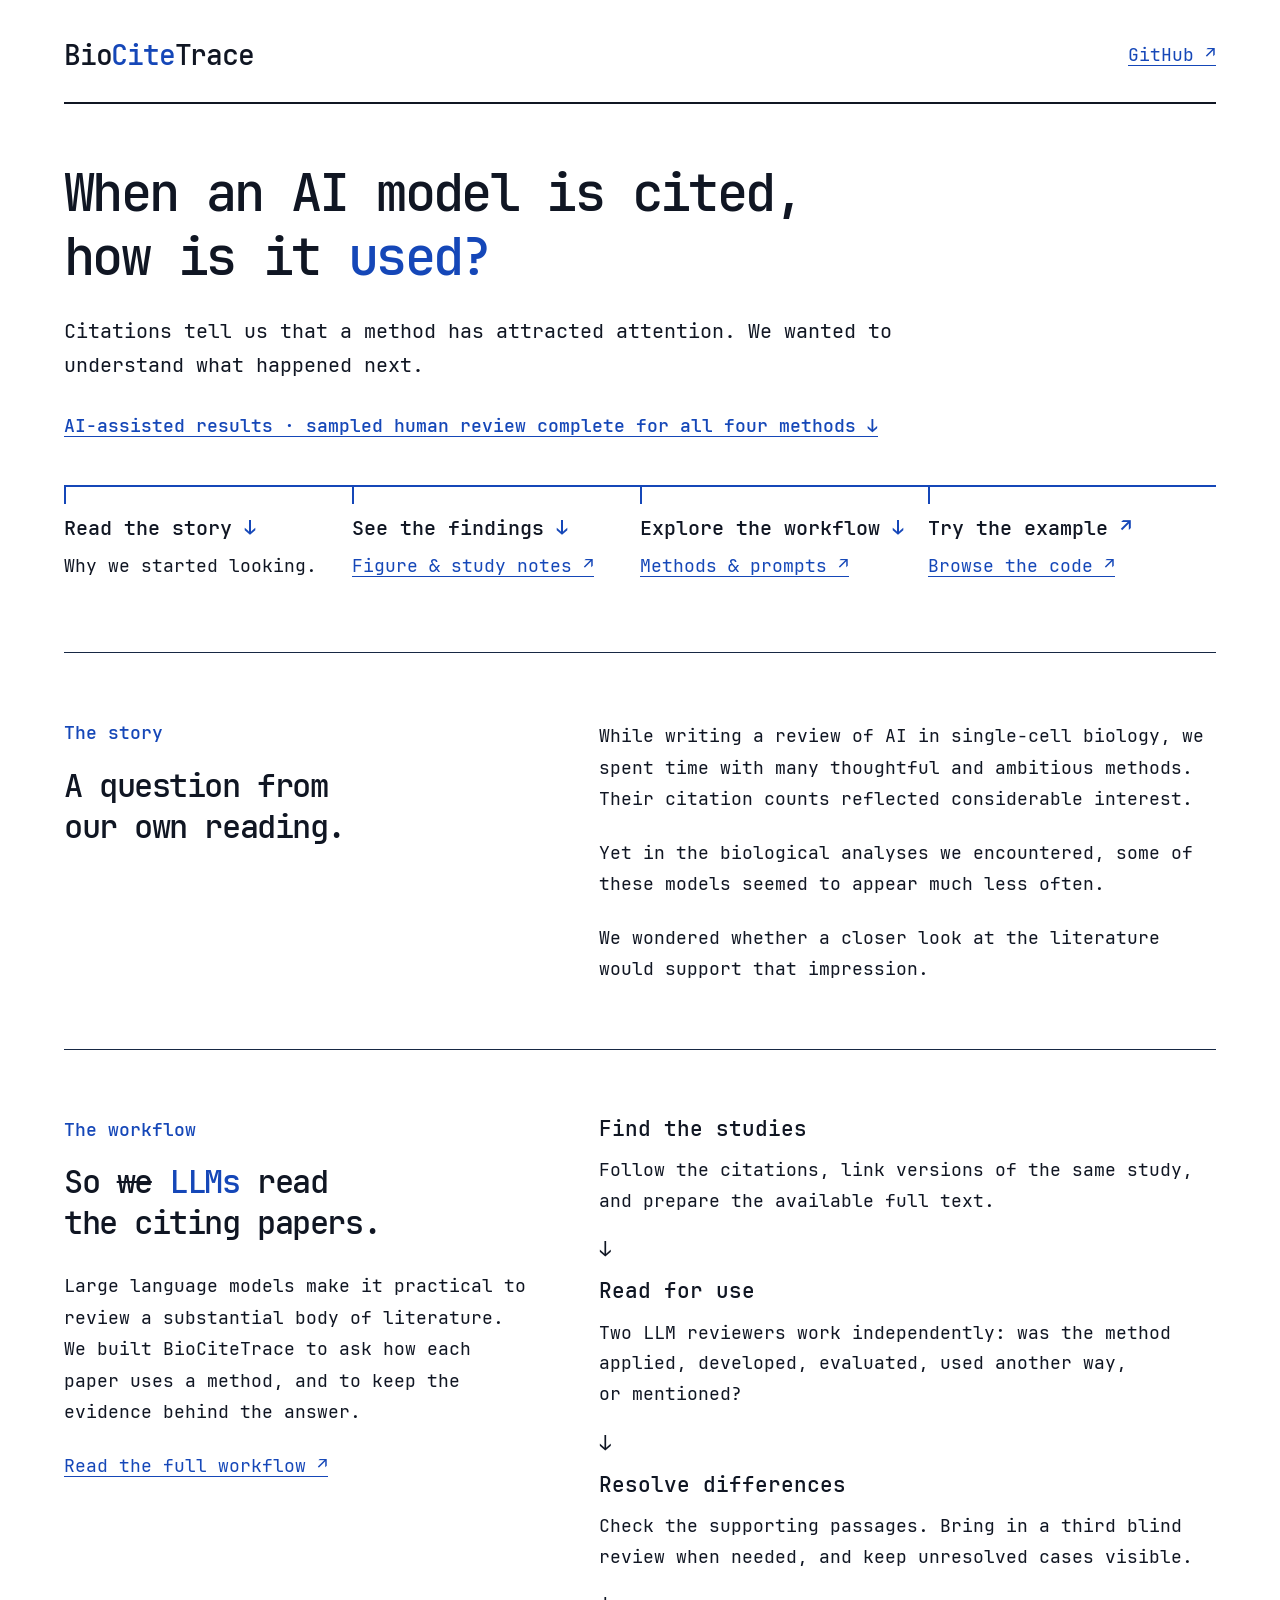
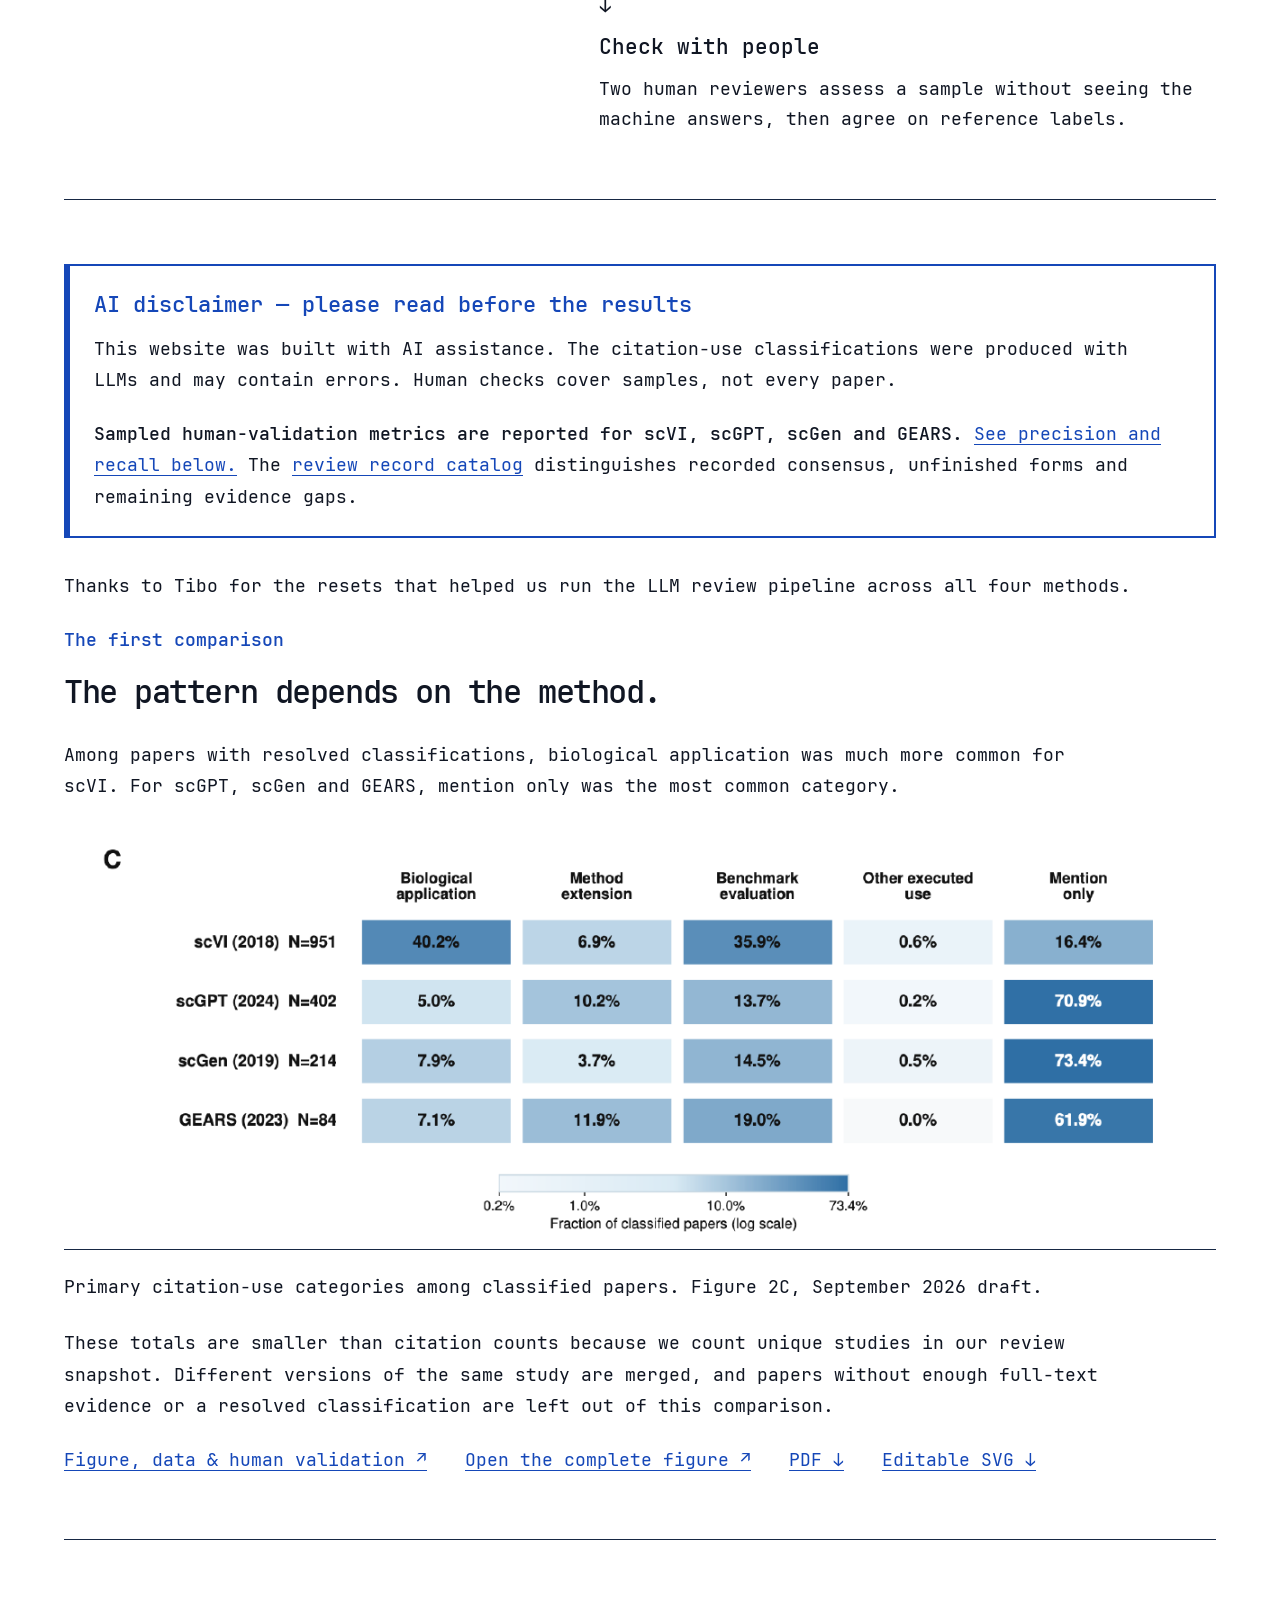
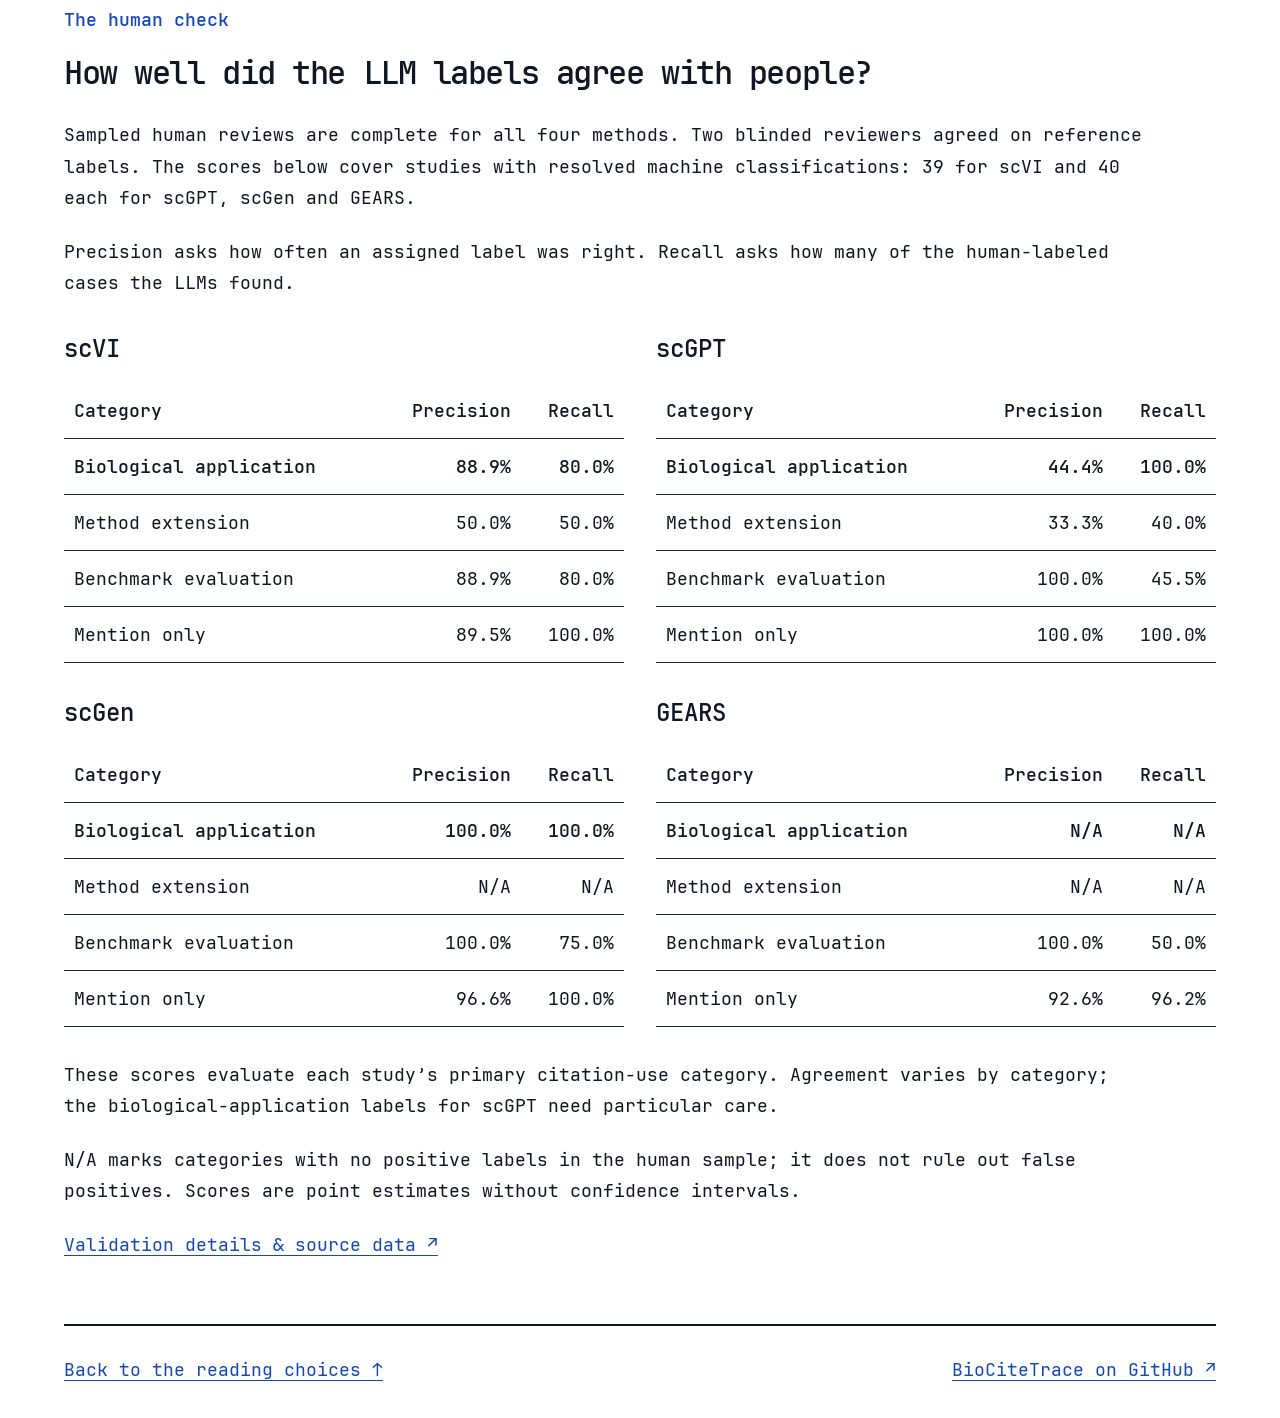
==== commit c0d9b3a0: "Archive four-method human review records and document source completeness" ====
--- a/site/index.html
+++ b/site/index.html
@@ -74,7 +74,7 @@
       <aside id="ai-disclaimer" class="ai-disclaimer" aria-labelledby="ai-disclaimer-heading">
         <h3 id="ai-disclaimer-heading">AI disclaimer — please read before the results</h3>
         <p>This website was built with AI assistance. The citation-use classifications were produced with LLMs and may contain errors. Human checks cover samples, not every paper.</p>
-        <p><strong>Sampled human reviews for scVI, scGPT, scGen and GEARS are complete.</strong> <a href="#human-validation">See precision and recall below.</a></p>
+        <p><strong>Sampled human-validation metrics are reported for scVI, scGPT, scGen and GEARS.</strong> <a href="#human-validation">See precision and recall below.</a> The <a href="https://github.com/JiaxinLi-LiGaZn/BioCiteTrace/blob/main/human_reviewers/CATALOG.md">review record catalog</a> distinguishes recorded consensus, unfinished forms and remaining evidence gaps.</p>
       </aside>
       <p class="acknowledgment">Thanks to Tibo for the resets that helped us run the LLM review pipeline across all four methods.</p>
       <div class="results-intro">
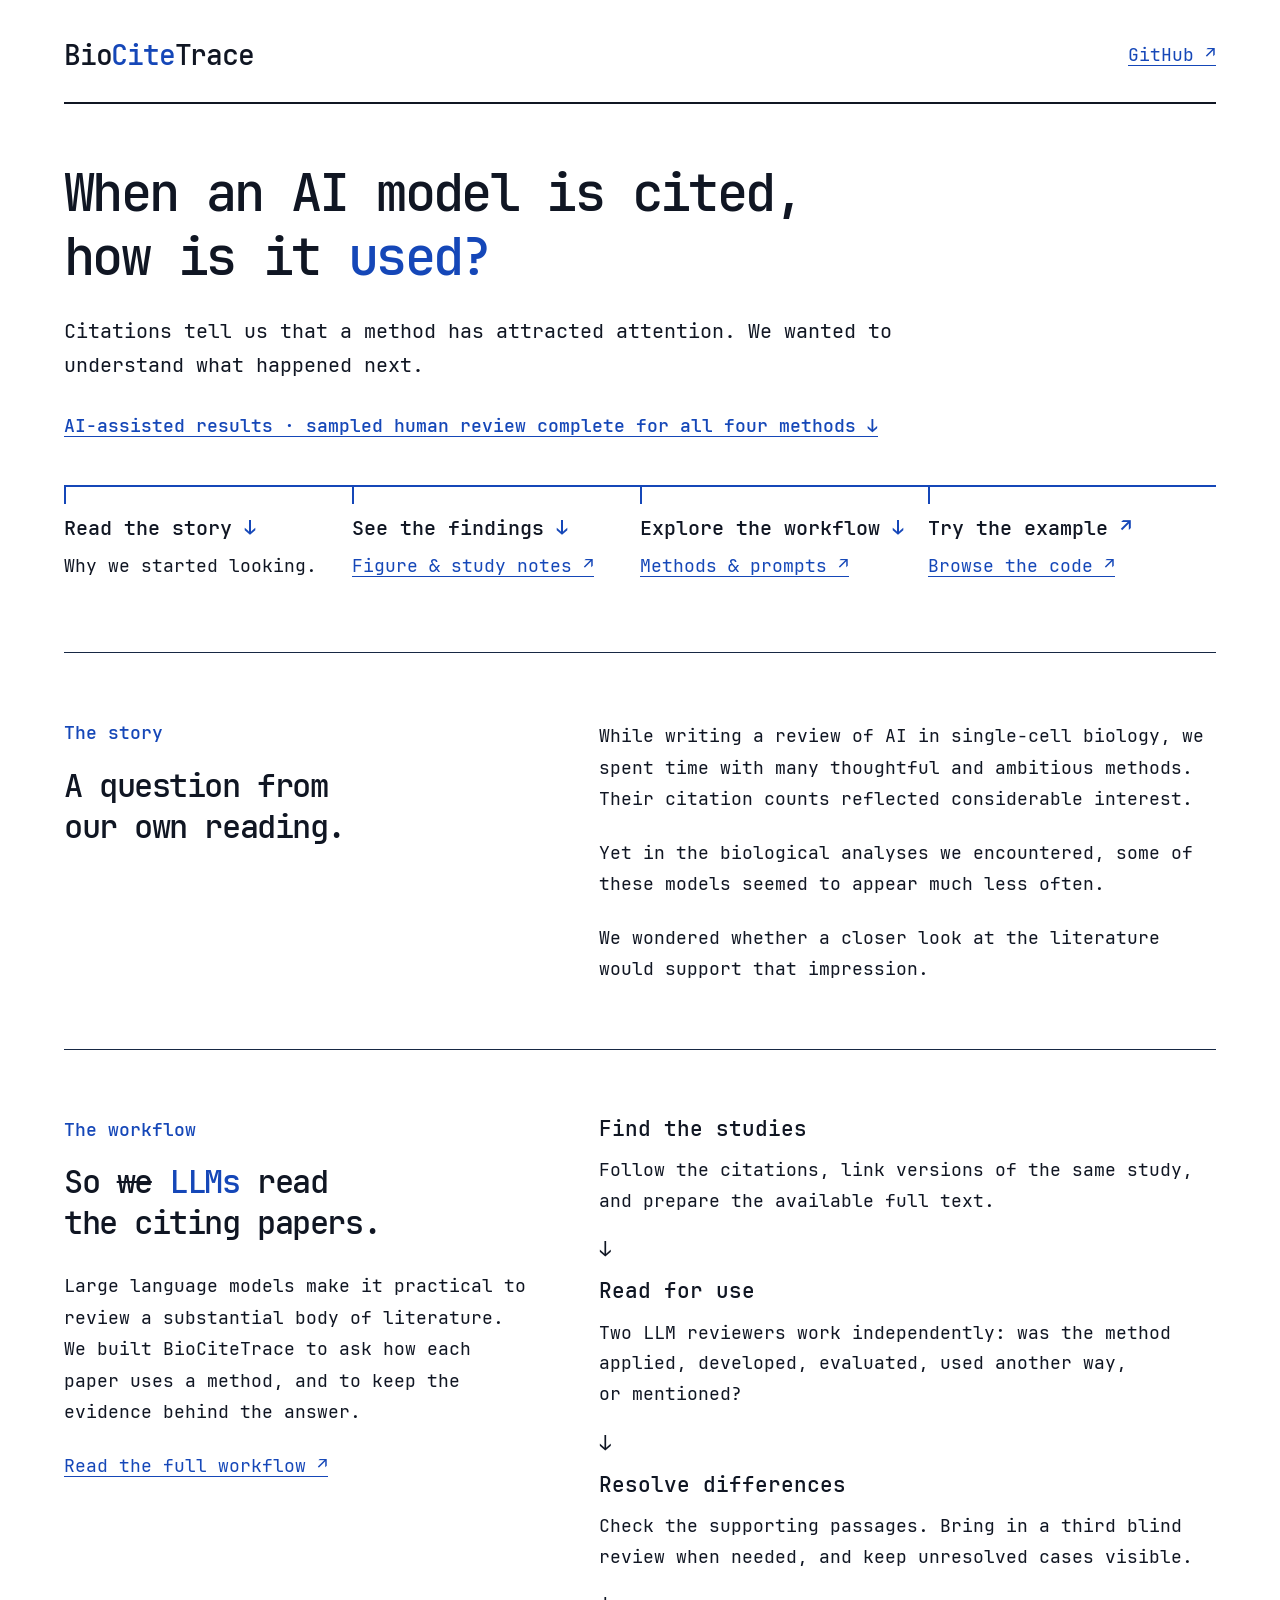
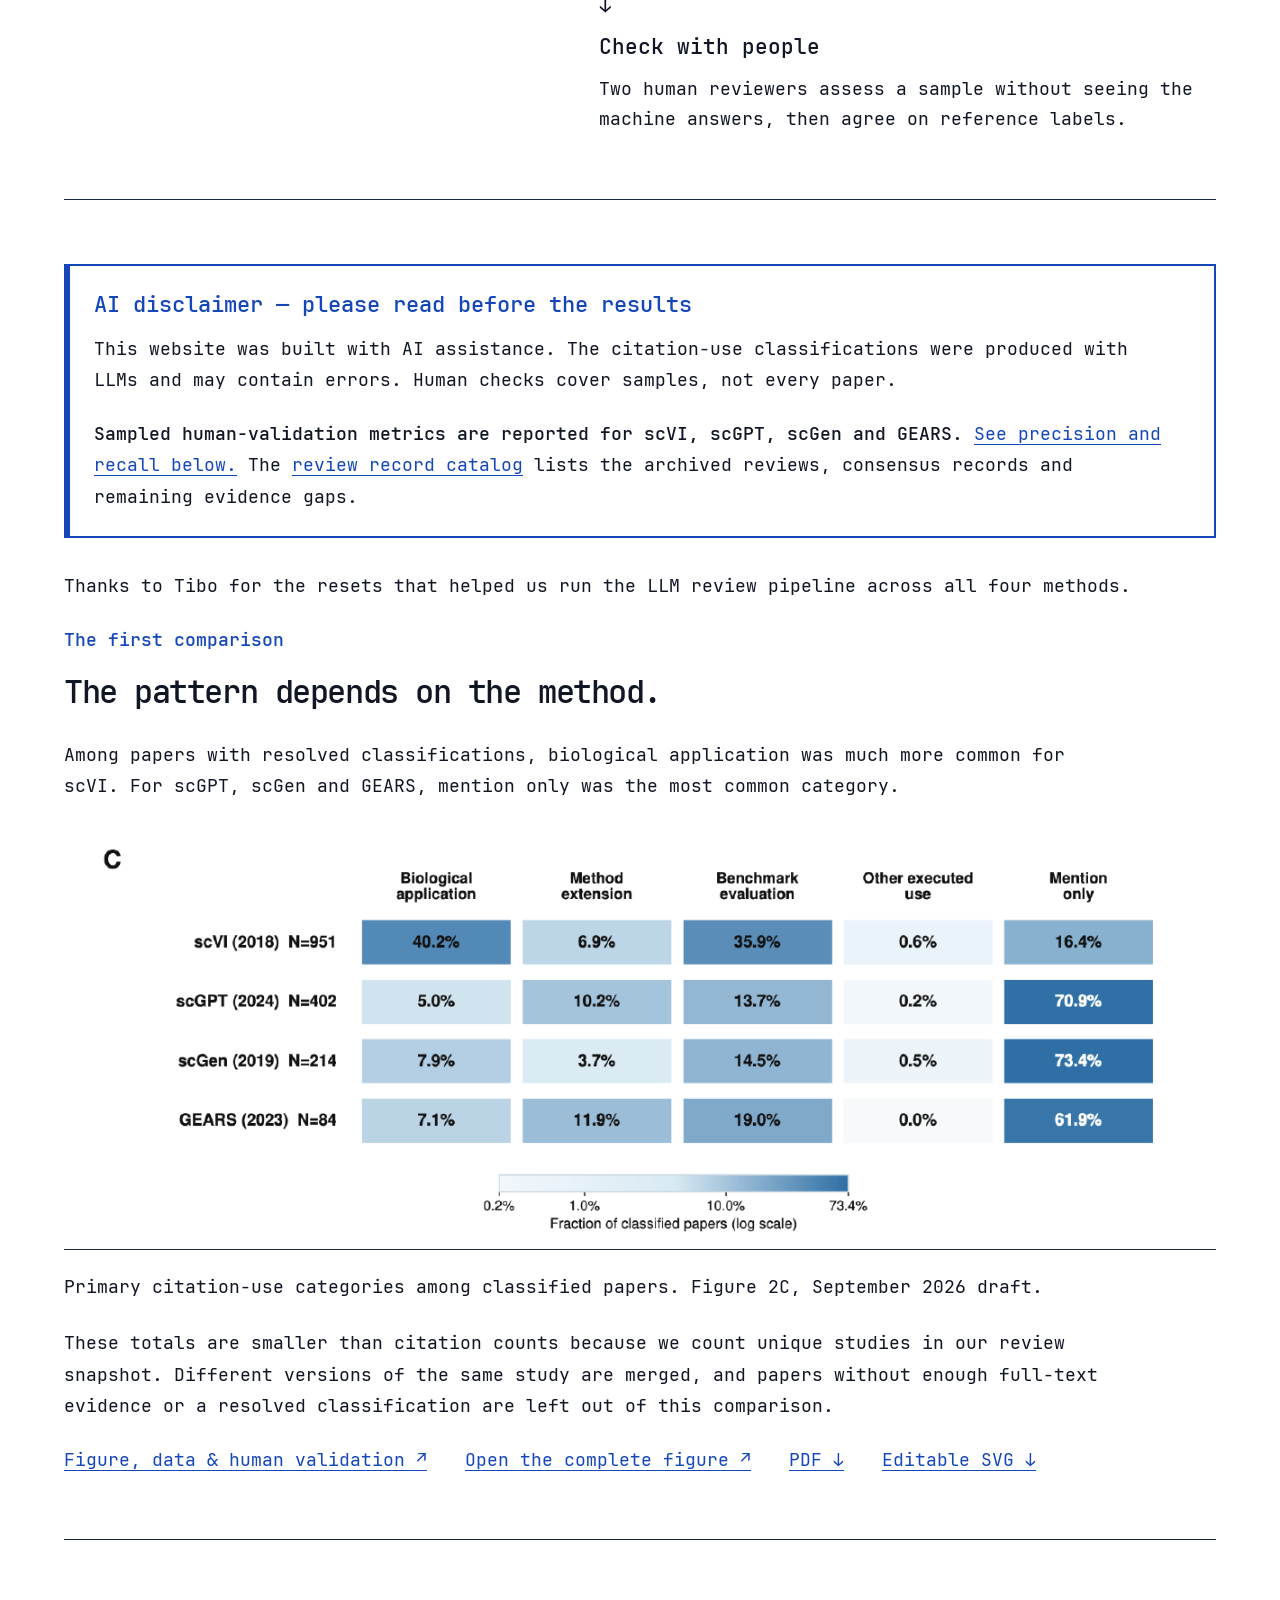
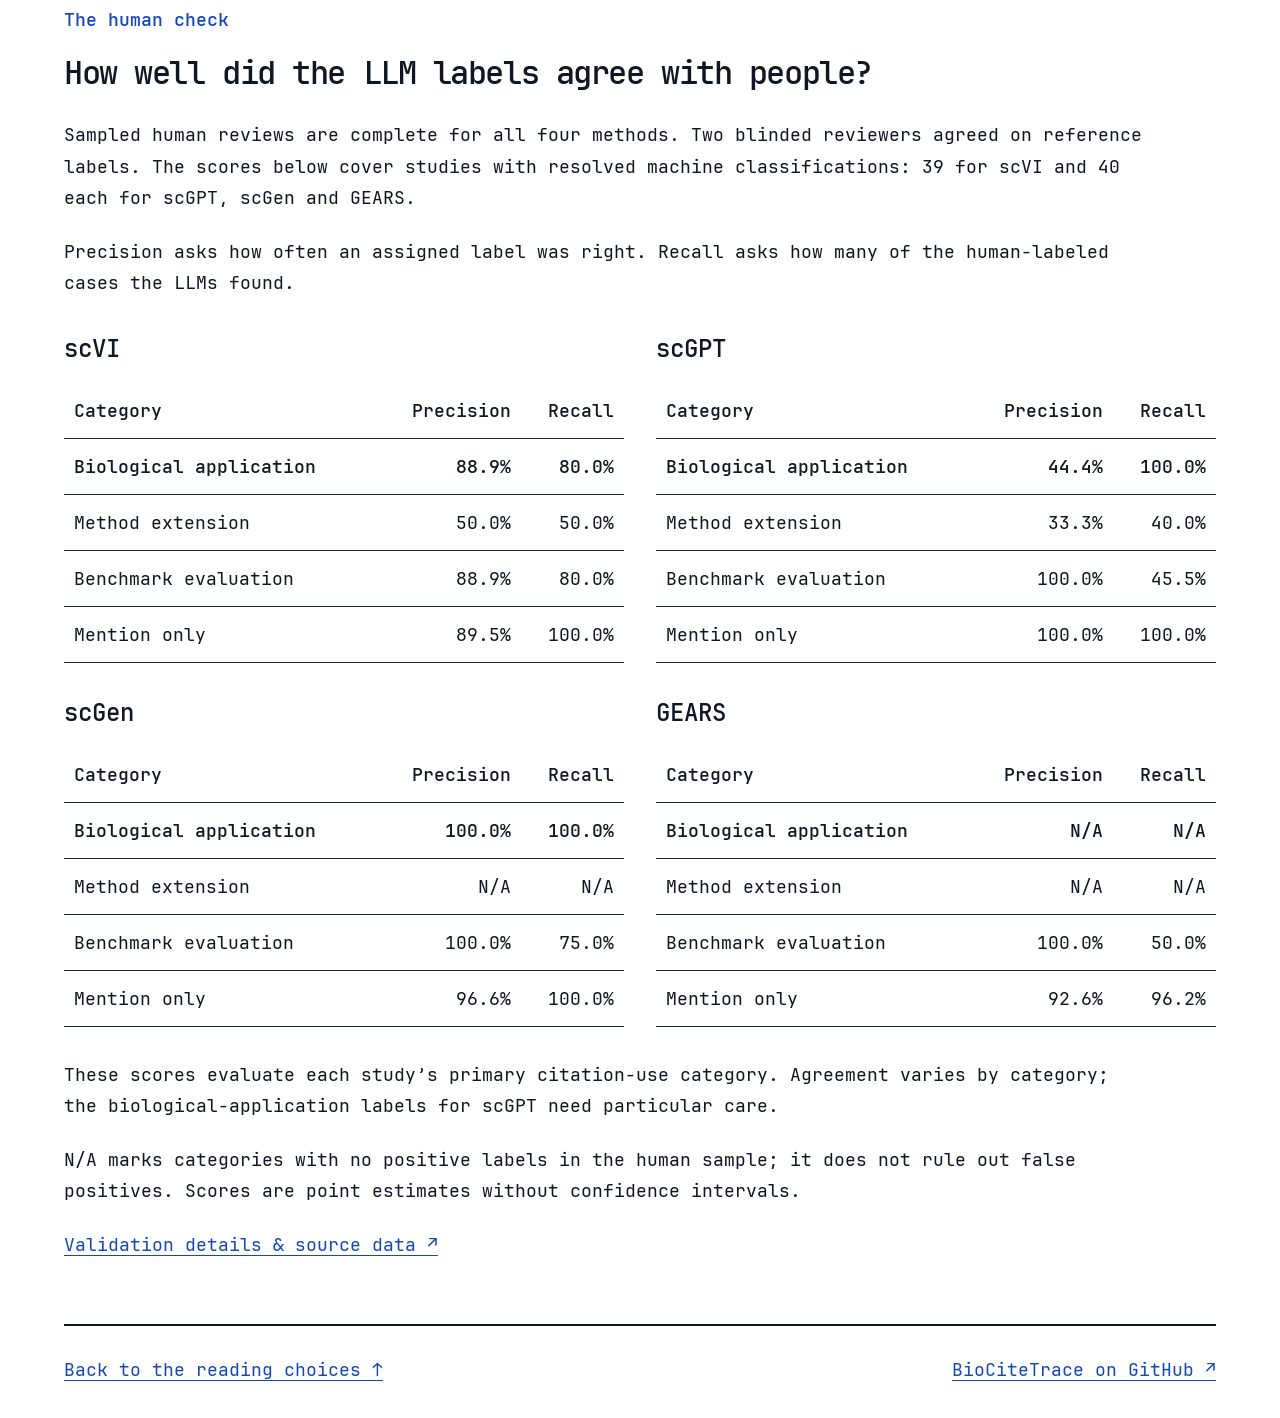
==== commit 0e118a25: "Remove superseded unfilled review forms from the archive" ====
--- a/site/index.html
+++ b/site/index.html
@@ -74,7 +74,7 @@
       <aside id="ai-disclaimer" class="ai-disclaimer" aria-labelledby="ai-disclaimer-heading">
         <h3 id="ai-disclaimer-heading">AI disclaimer — please read before the results</h3>
         <p>This website was built with AI assistance. The citation-use classifications were produced with LLMs and may contain errors. Human checks cover samples, not every paper.</p>
-        <p><strong>Sampled human-validation metrics are reported for scVI, scGPT, scGen and GEARS.</strong> <a href="#human-validation">See precision and recall below.</a> The <a href="https://github.com/JiaxinLi-LiGaZn/BioCiteTrace/blob/main/human_reviewers/CATALOG.md">review record catalog</a> distinguishes recorded consensus, unfinished forms and remaining evidence gaps.</p>
+        <p><strong>Sampled human-validation metrics are reported for scVI, scGPT, scGen and GEARS.</strong> <a href="#human-validation">See precision and recall below.</a> The <a href="https://github.com/JiaxinLi-LiGaZn/BioCiteTrace/blob/main/human_reviewers/CATALOG.md">review record catalog</a> lists the archived reviews, consensus records and remaining evidence gaps.</p>
       </aside>
       <p class="acknowledgment">Thanks to Tibo for the resets that helped us run the LLM review pipeline across all four methods.</p>
       <div class="results-intro">
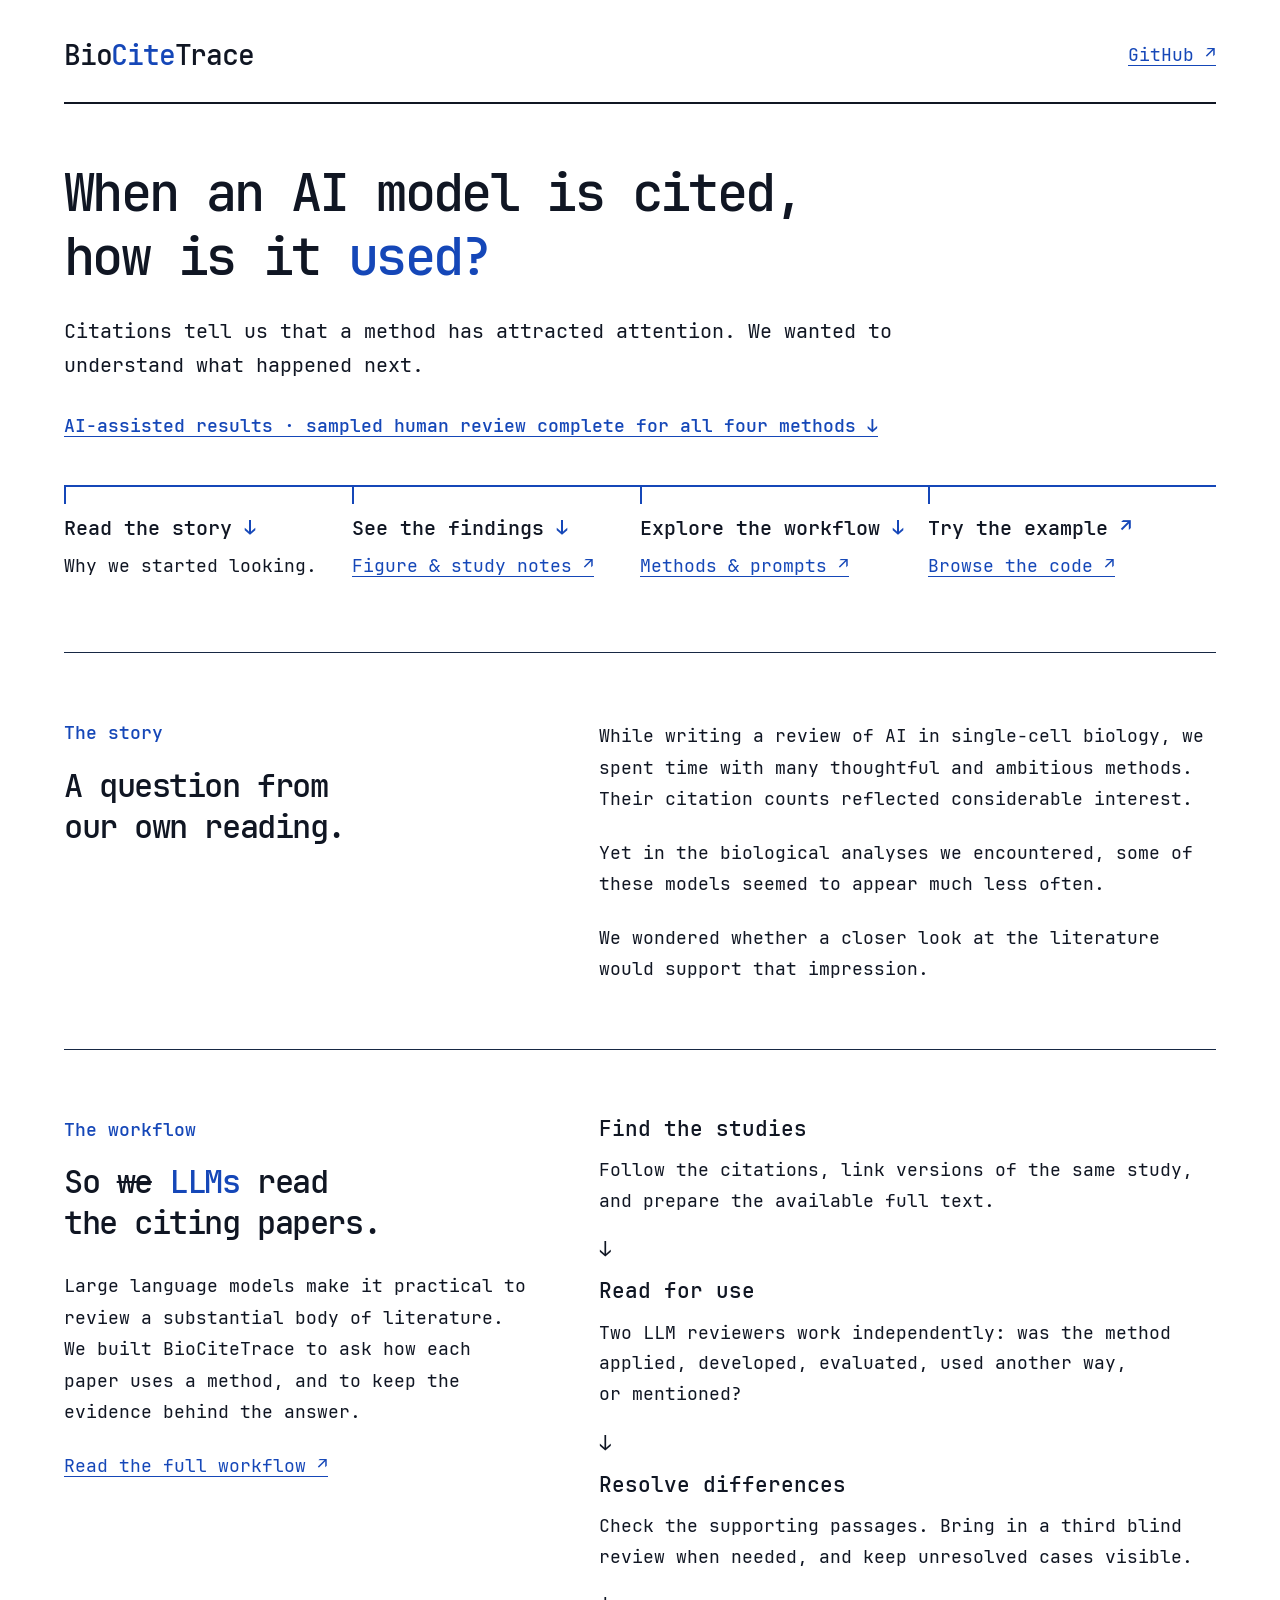
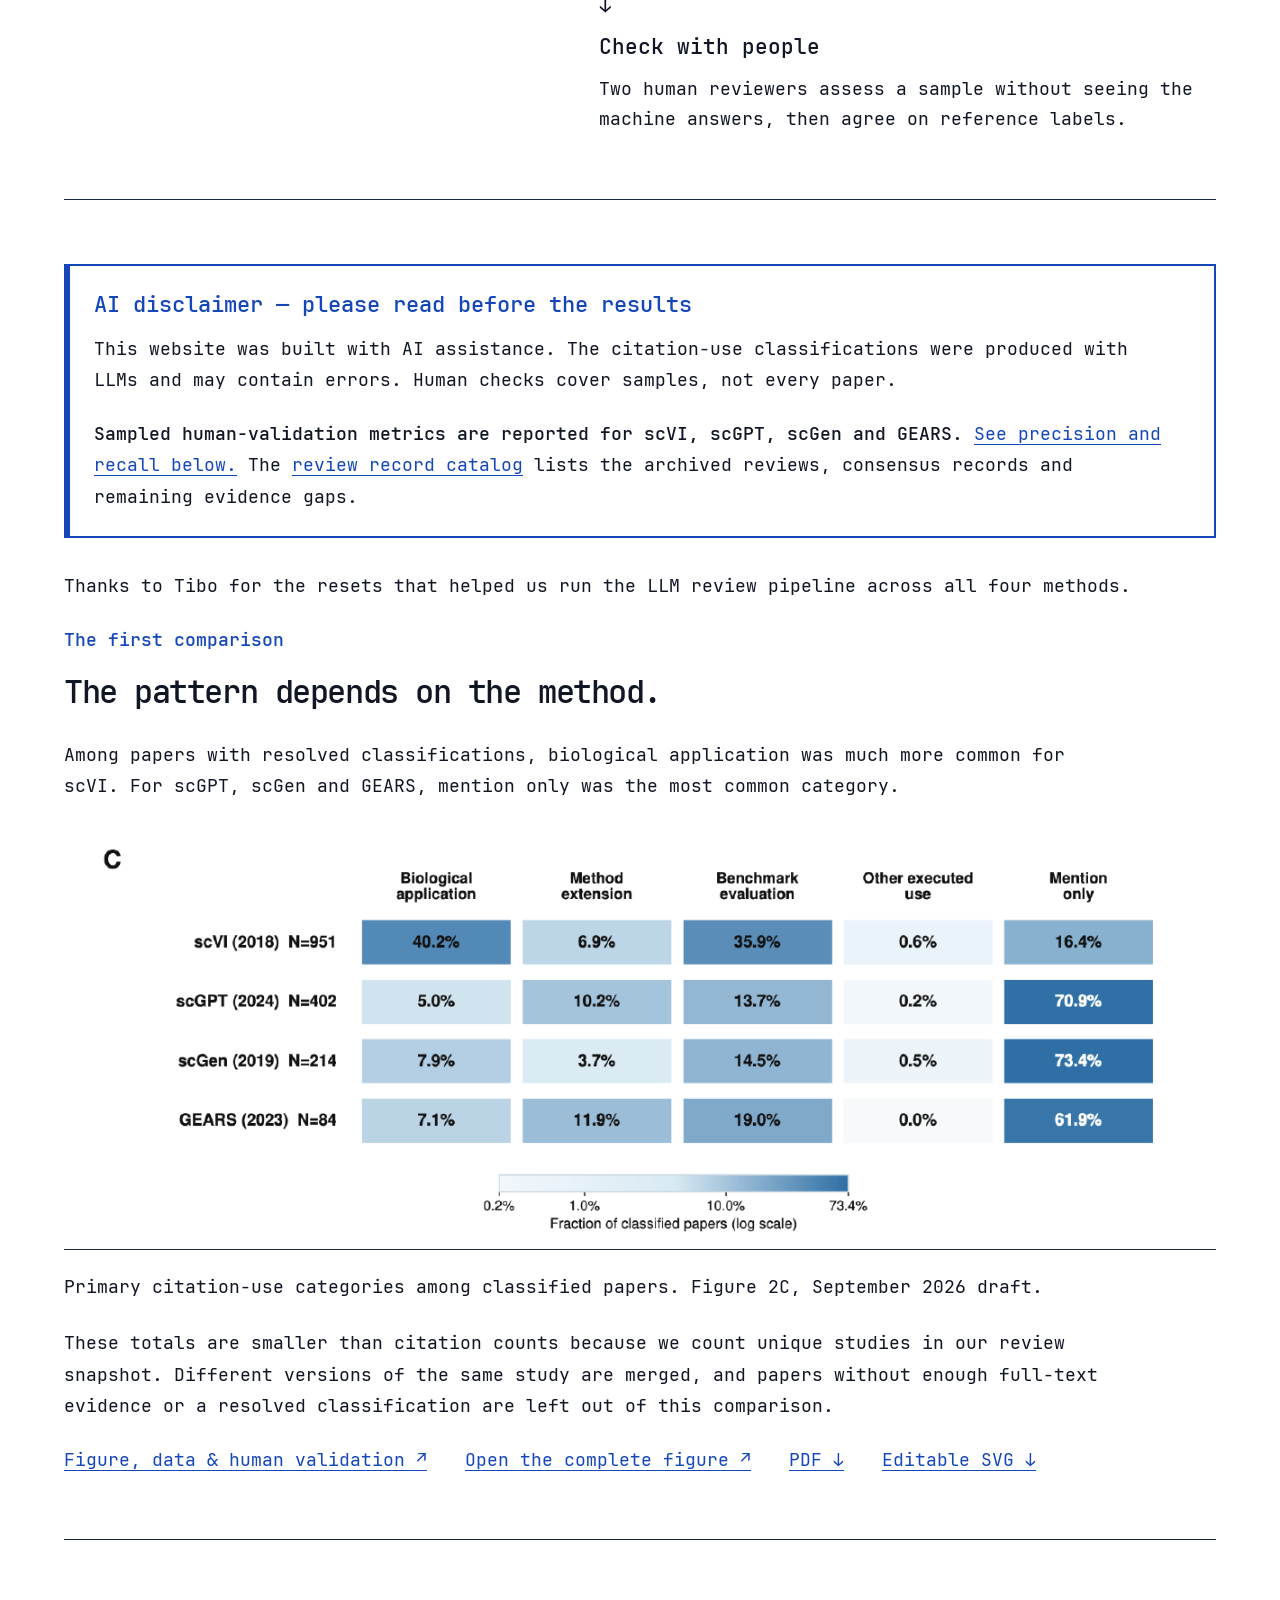
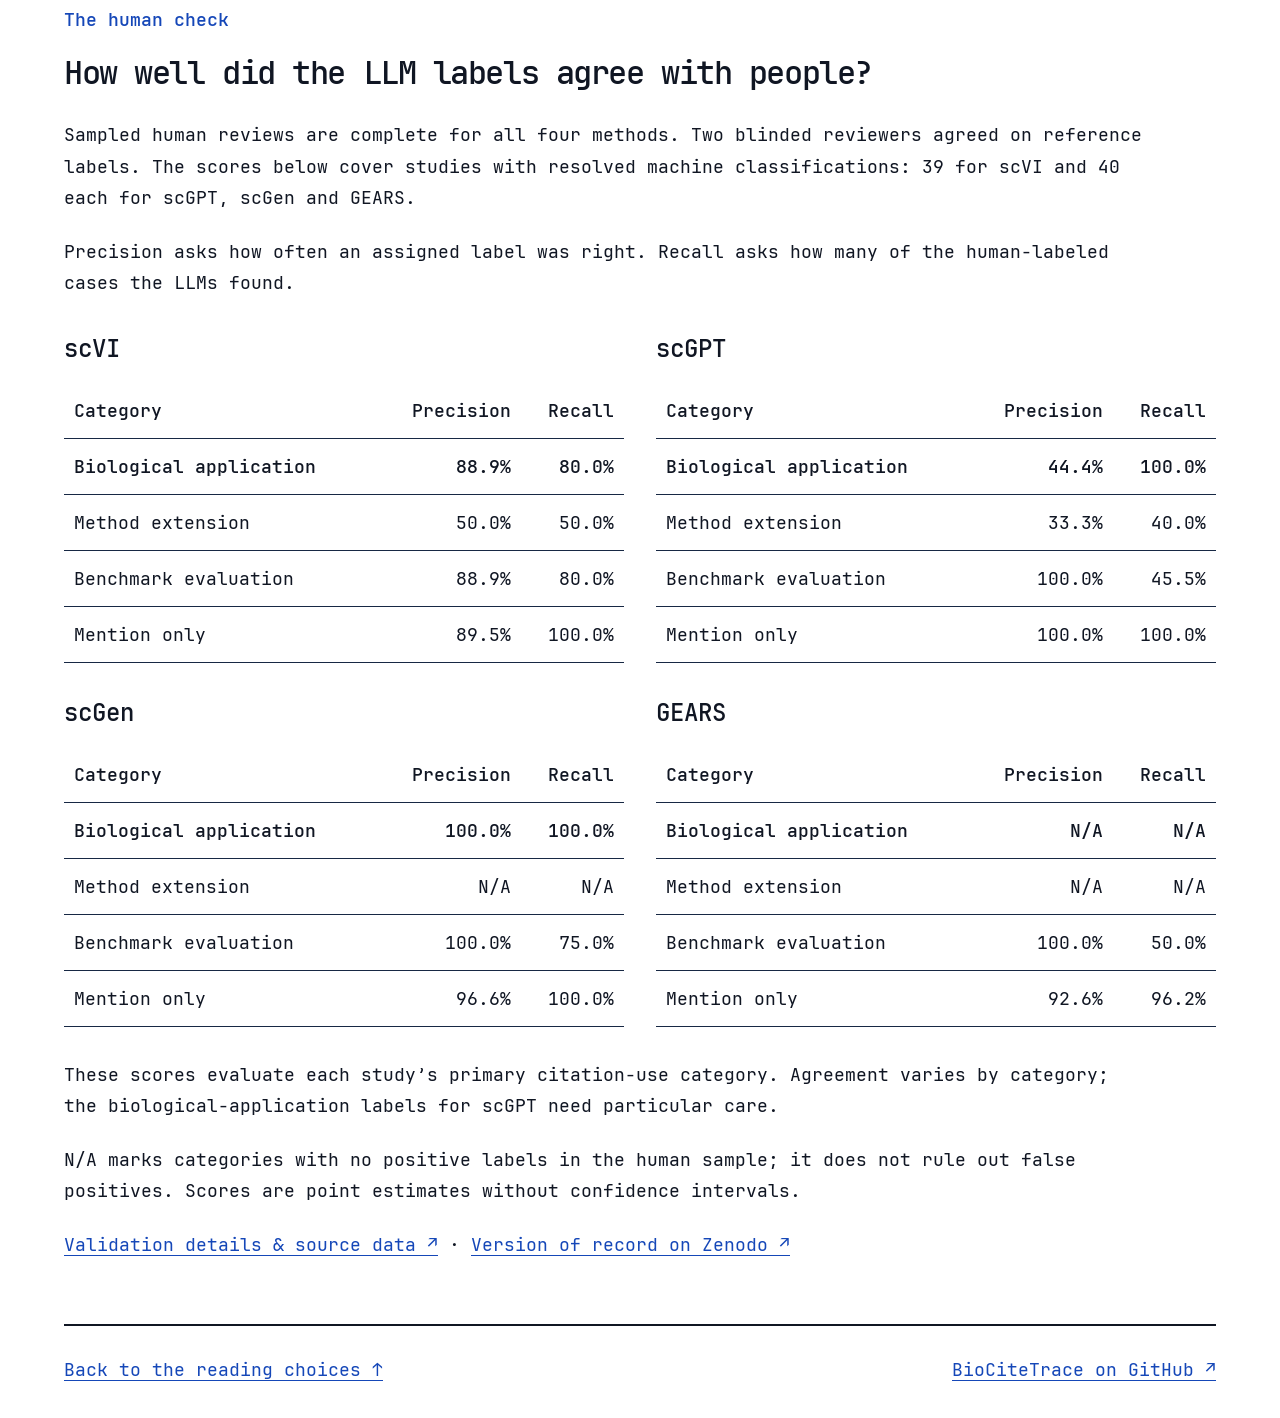
==== commit 9c8b3a55: "Link the Zenodo version of record for Figure 2" ====
--- a/site/index.html
+++ b/site/index.html
@@ -146,7 +146,7 @@
       </div>
       <p>These scores evaluate each study’s primary citation-use category. Agreement varies by category; the biological-application labels for scGPT need particular care.</p>
       <p>N/A marks categories with no positive labels in the human sample; it does not rule out false positives. Scores are point estimates without confidence intervals.</p>
-      <p><a href="https://github.com/JiaxinLi-LiGaZn/BioCiteTrace/blob/main/results/README.md">Validation details &amp; source data ↗</a></p>
+      <p><a href="https://github.com/JiaxinLi-LiGaZn/BioCiteTrace/blob/main/results/README.md">Validation details &amp; source data ↗</a> · <a href="https://doi.org/10.5281/zenodo.22757889">Version of record on Zenodo ↗</a></p>
     </section>
   </main>
   <footer><a href="#explore">Back to the reading choices ↑</a><a href="https://github.com/JiaxinLi-LiGaZn/BioCiteTrace">BioCiteTrace on GitHub ↗</a></footer>
